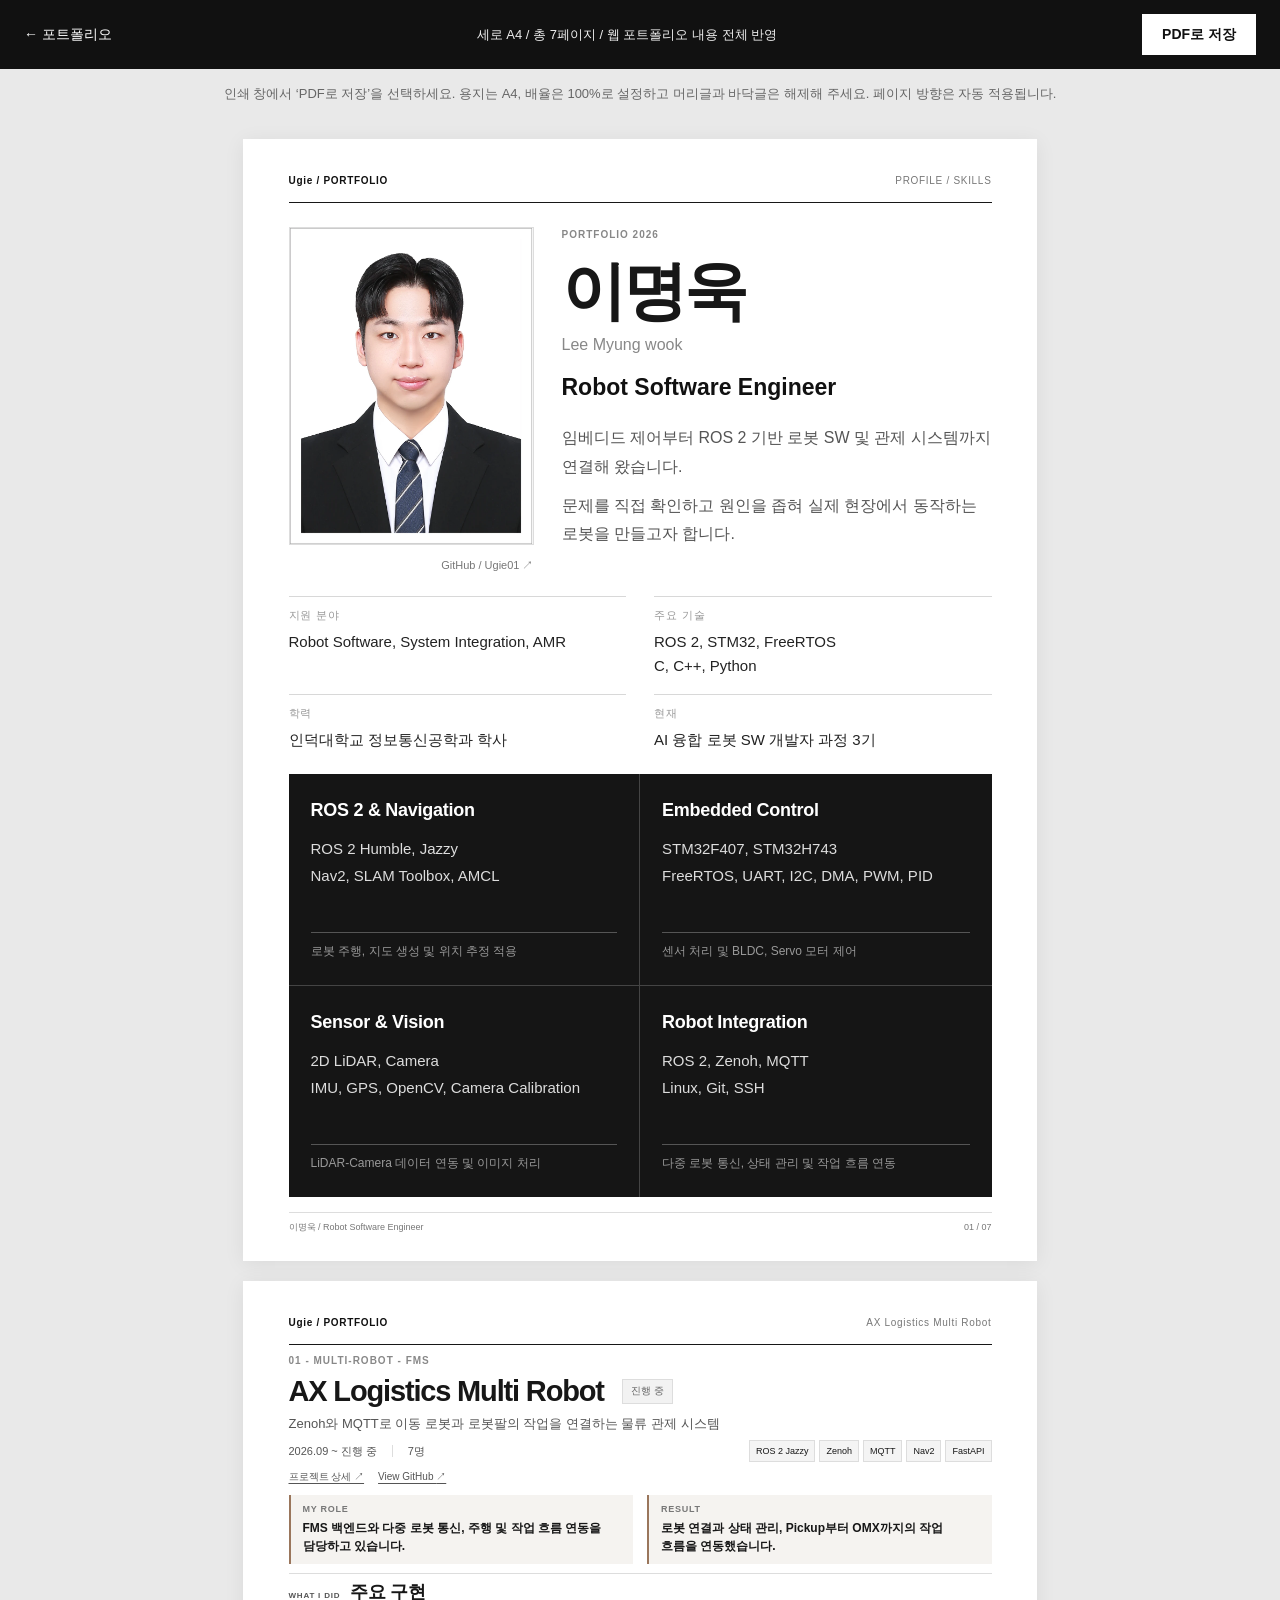
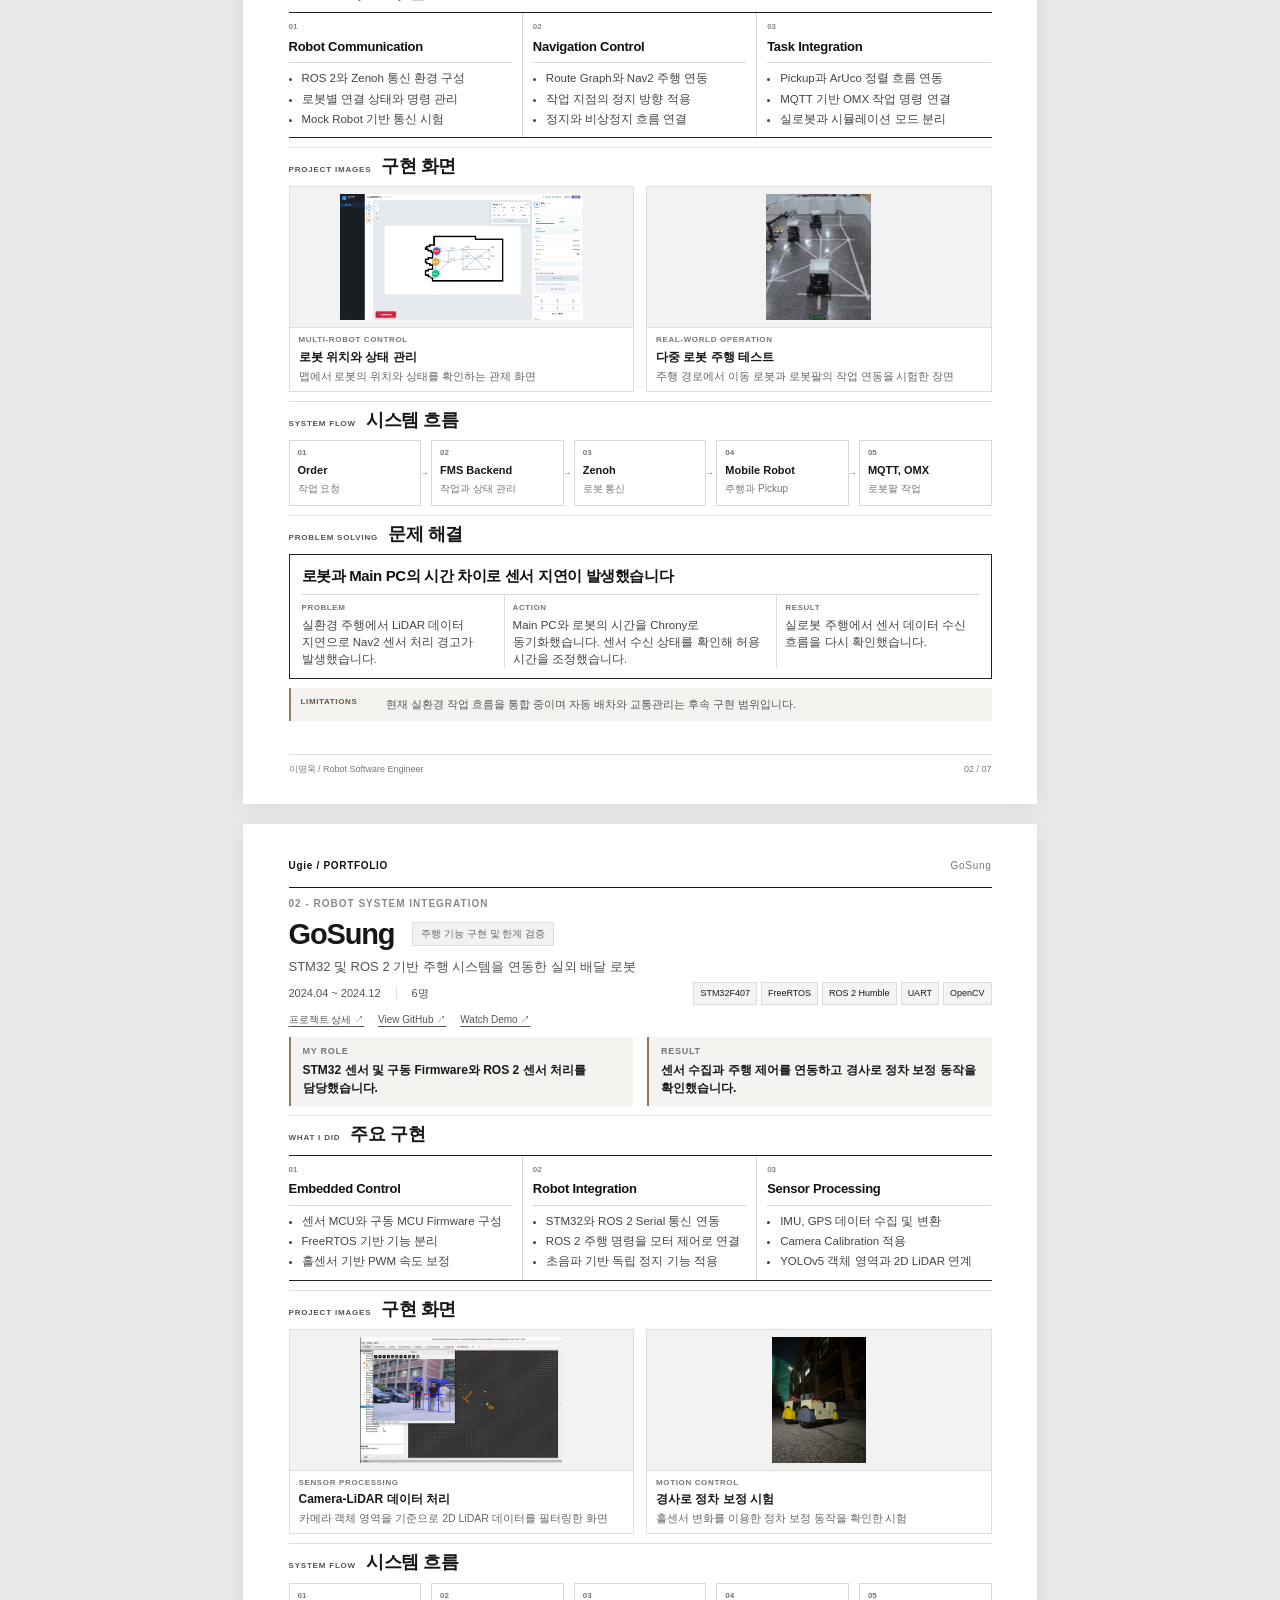
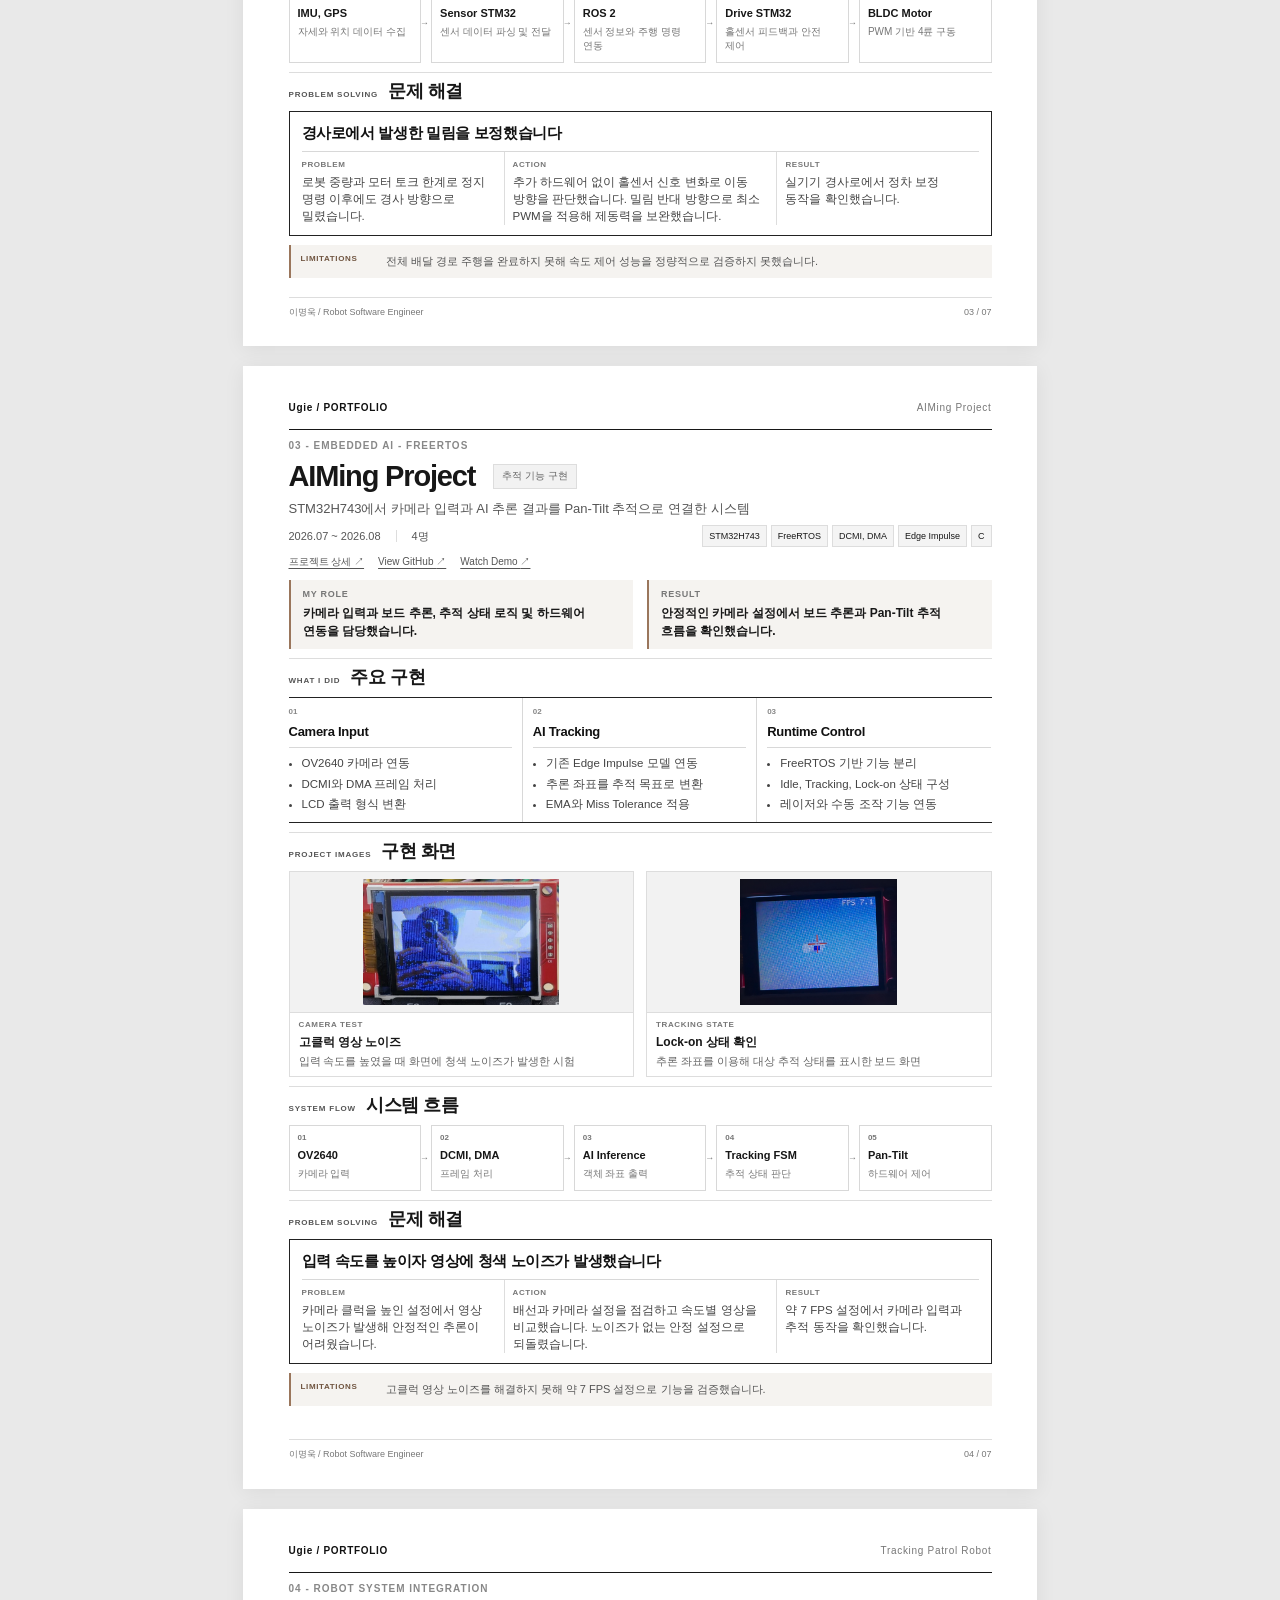
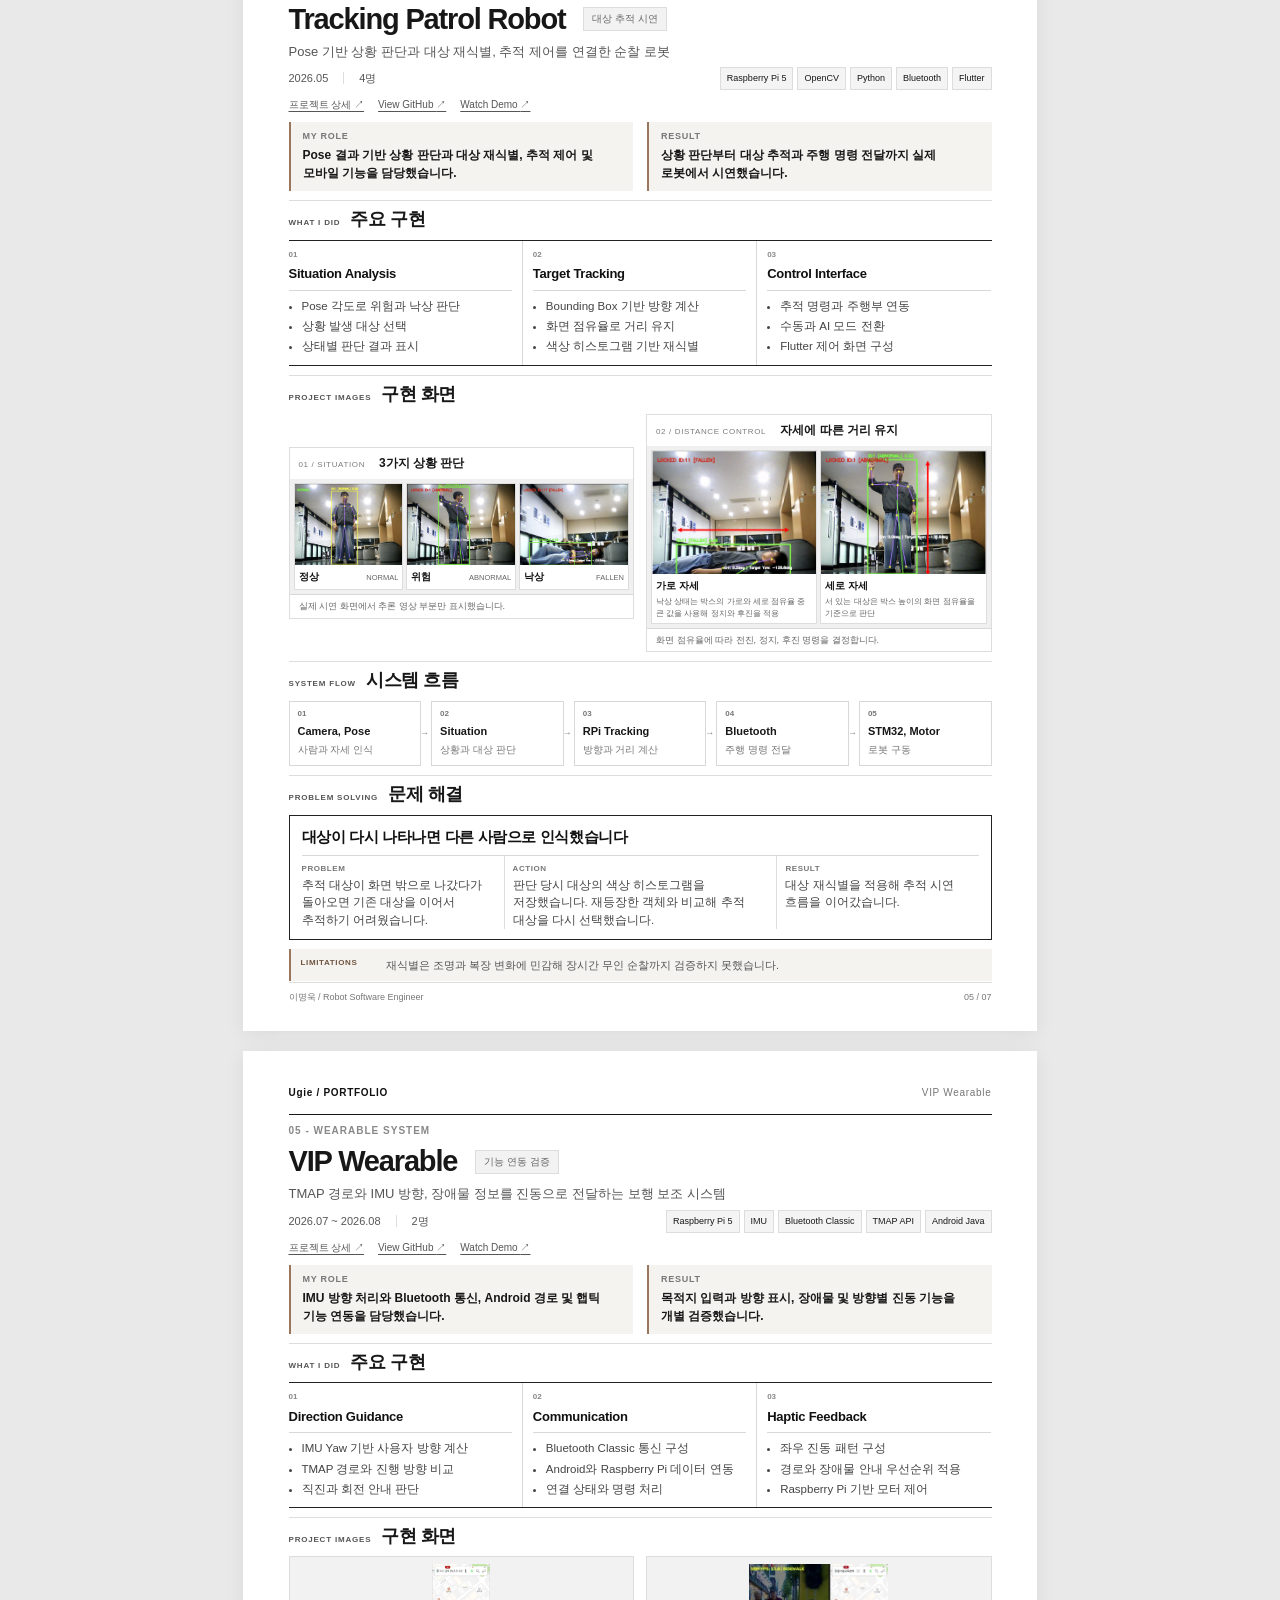
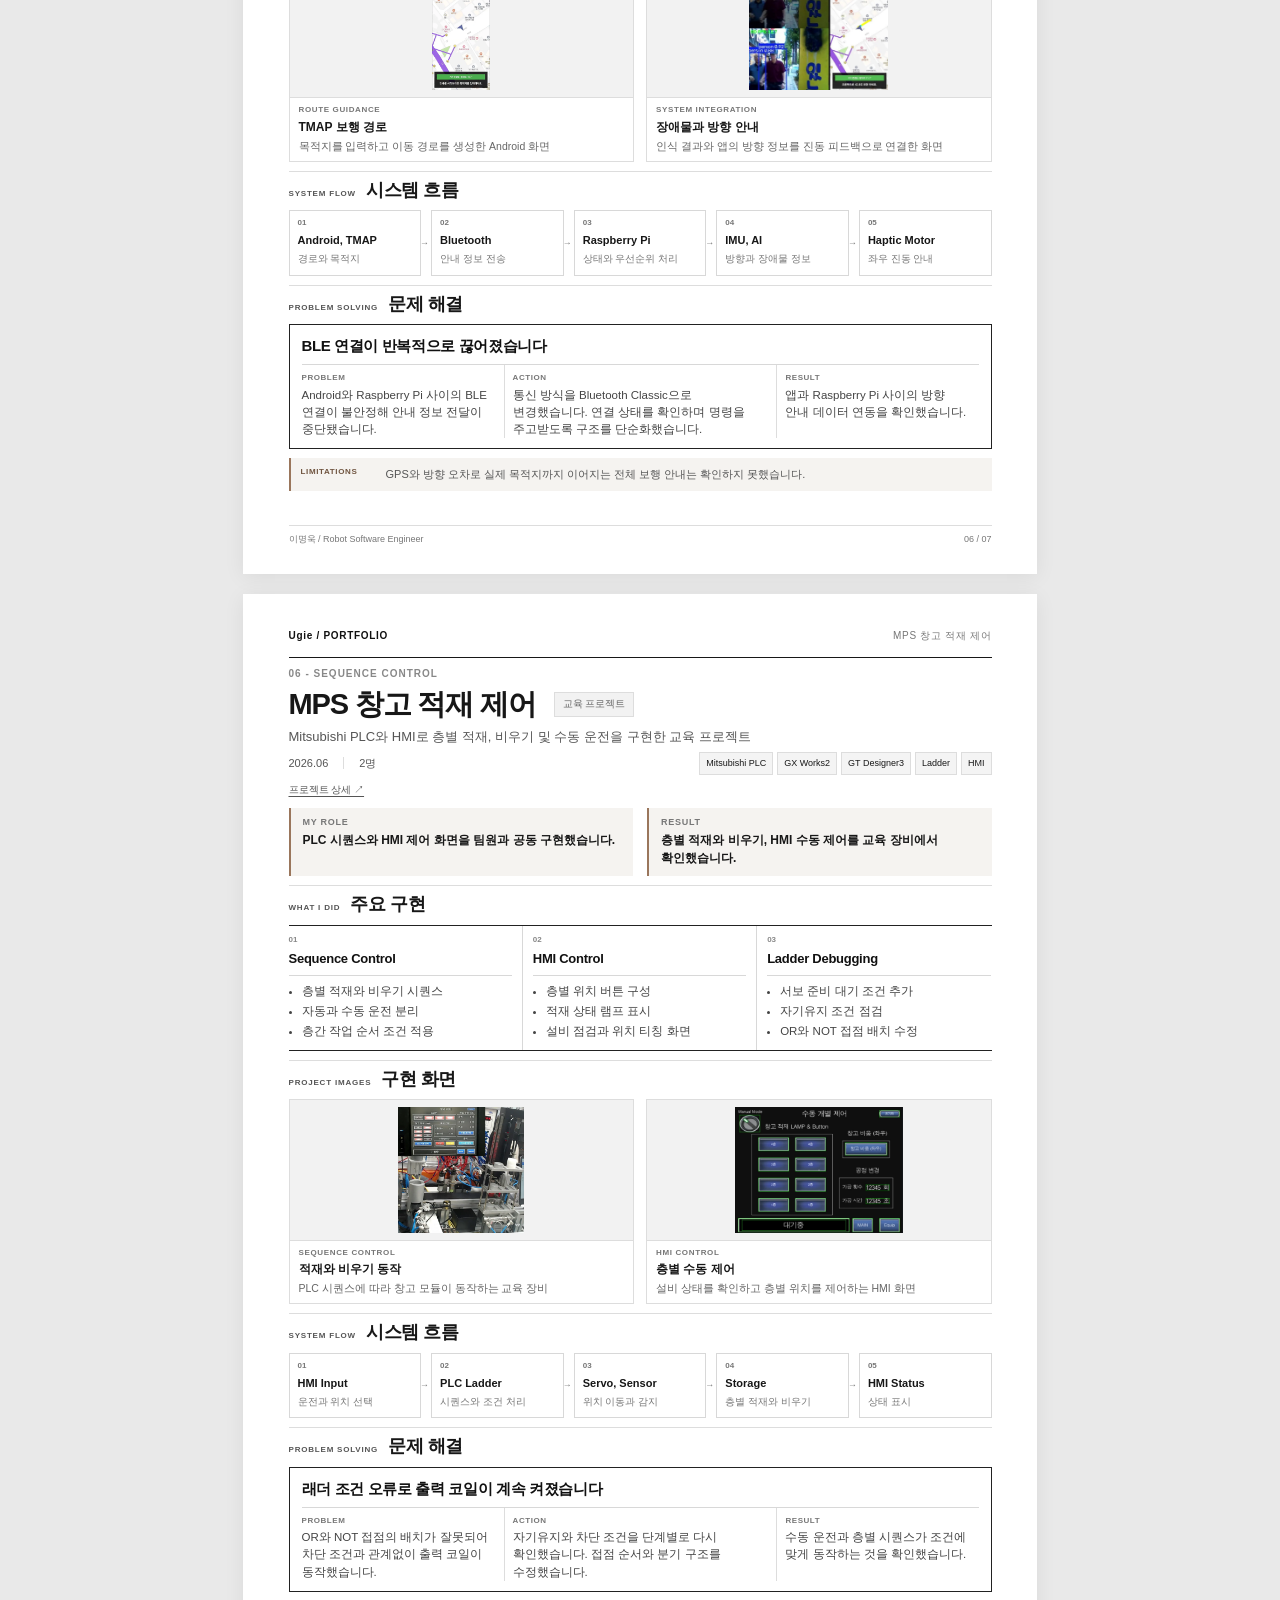
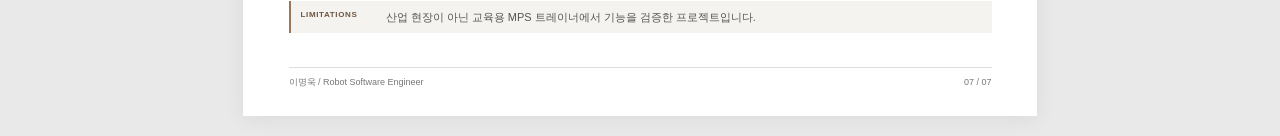
==== print.html @ 6042c17f "style: 포트폴리오 프로젝트 상세내역 수정, pdf 변환 깨짐 해결" ====
<!doctype html>
<html lang="ko">
<head>
  <meta charset="utf-8">
  <meta name="viewport" content="width=device-width, initial-scale=1">
  <title>이명욱_Robot_SW_Portfolio</title>
  <link rel="icon" href="assets/favicon.svg" type="image/svg+xml">
  <link rel="stylesheet" href="style.css?v=20261005pdf2">
  <link rel="stylesheet" href="print.css?v=20261005tracking8">
  <script src="print.js?v=20261005tracking8" defer></script>
</head>
<body class="print-view">
  <header class="print-toolbar">
    <a href="index.html">← 포트폴리오</a>
    <p id="print-status" role="status">최신 포트폴리오를 불러오는 중입니다.</p>
    <button id="save-pdf" disabled>PDF로 저장</button>
  </header>
  <p class="print-help">인쇄 창에서 ‘PDF로 저장’을 선택하세요. 용지는 A4, 배율은 100%로 설정하고 머리글과 바닥글은 해제해 주세요. 페이지 방향은 자동 적용됩니다.</p>
  <main id="print-pages" aria-label="전체 포트폴리오 PDF 미리보기"></main>
  <noscript>최신 페이지를 불러오려면 브라우저의 JavaScript를 활성화해 주세요.</noscript>
</body>
</html>
---- style.css ----
@charset "UTF-8";
:root{--navy:#111;--ink:#171717;--muted:#666;--blue:#111;--line:#d8d8d8;--paper:#f3f3f3;--signal:#111;--cream:#fff;--mono:Pretendard,"Noto Sans KR","Malgun Gothic",-apple-system,BlinkMacSystemFont,"Segoe UI",sans-serif}

*{box-sizing:border-box}
html{scroll-behavior:smooth;scroll-padding-top:95px}
body{margin:0;color:var(--ink);font-family:Pretendard,"Noto Sans KR","Malgun Gothic",-apple-system,BlinkMacSystemFont,"Segoe UI",sans-serif;font-size:16px;line-height:1.75;word-break:keep-all;overflow-wrap:anywhere;background:#fff}
img,svg,video{max-width:100%;height:auto}
img{display:block}
a{color:inherit;text-decoration:none}
button{font:inherit;cursor:pointer}
a:focus-visible,button:focus-visible{outline:3px solid var(--blue);outline-offset:5px}
p,h1,h2,h3,figure{margin:0}
h1,h2,h3{color:var(--navy);line-height:1.35;letter-spacing:-.045em}
h2{font-size:clamp(26px,3vw,35px)}
h3{font-size:22px}
p{color:var(--muted)}
[hidden]{display:none!important}
.container{width:min(100% - 64px,1200px);margin-inline:auto}
.section{padding-block:85px}
.eyebrow{font-family:var(--mono);font-size:12px;line-height:1.5;letter-spacing:.11em;font-weight:600;color:var(--blue);margin-bottom:15px}
.sr-only{position:absolute;width:1px;height:1px;padding:0;margin:-1px;overflow:hidden;clip:rect(0,0,0,0);white-space:nowrap;border:0}
.skip-link{position:fixed;left:15px;top:-70px;padding:12px 20px;background:var(--navy);color:#fff;z-index:100}
.skip-link:focus{top:10px}

.site-header{position:sticky;top:0;z-index:20;background:rgba(255,255,255,.97);border-bottom:1px solid var(--line)}
.nav{min-height:80px;display:flex;align-items:center;justify-content:space-between;gap:24px}
.brand{display:flex;align-items:center;gap:18px;min-height:44px}
.brand-mark{font-weight:850;font-size:27px;letter-spacing:-2px;color:var(--navy)}
.brand-mark>span{color:var(--blue)}
.brand-name{font-size:14px;font-weight:700}
.brand-name>span{font:11px var(--mono);margin-left:8px;color:var(--muted)}
.nav-links{display:flex;align-items:center;gap:28px;font-size:14px;font-weight:600}
.nav-links>a{display:inline-flex;align-items:center;min-height:44px}
.nav-links>a:hover{color:var(--blue)}
.nav-github{border-left:1px solid var(--line);padding-left:26px;gap:9px}
.menu-toggle{display:none}

.hero{display:grid;grid-template-columns:1.25fr 1fr;gap:65px;padding-block:80px 65px;align-items:center}
.hero .eyebrow{margin-bottom:25px}
.hero h1{font-size:clamp(36px,4.1vw,57px);font-weight:800;line-height:1.35;letter-spacing:-.065em}
.hero h1>span{color:var(--blue)}
.hero-name{display:flex;align-items:center;gap:15px;font-size:23px;font-weight:700;color:var(--navy);margin-top:24px}
.hero-name>span{font:13px var(--mono);font-weight:400;color:var(--muted);letter-spacing:0}
.hero-description{font-size:16px;line-height:1.95;margin-top:16px}
.hero-actions{display:flex;flex-wrap:wrap;gap:10px;margin-top:28px}
.button{display:inline-flex;align-items:center;justify-content:center;gap:14px;min-height:46px;padding:11px 19px;border:1px solid transparent;border-radius:6px;font-size:14px;font-weight:650;line-height:1.5;transition:background .15s}
.button-primary{background:var(--blue);color:#fff}
.button-primary:hover{background:#84391f}
.button-secondary{border-color:var(--line);background:#fff;color:var(--navy)}
.button-secondary:hover{background:var(--paper)}
.button-quiet{color:var(--muted);padding-inline:8px}
.button-quiet:hover{color:var(--blue)}

.hero-system{background:var(--navy);border-radius:12px;padding:29px 32px;color:#fff;position:relative;isolation:isolate;overflow:hidden}
.hero-system:before{content:"";position:absolute;inset:0;z-index:-1;background-image:radial-gradient(#e1b48f26 1px,transparent 1px);background-size:18px 18px;mask-image:linear-gradient(135deg,transparent,#000)}
.system-heading{display:flex;justify-content:space-between;align-items:center;font:11px var(--mono);color:#ddc6af;letter-spacing:.1em}
.system-heading>span:last-child{font-size:24px;color:#b78f72}
.system-title{color:#f8ede2;font-size:16px;margin:4px 0 26px}
.system-layer{display:flex;align-items:center;gap:18px;border:1px solid #745848;background:#44352d;padding:14px 17px;border-radius:6px;position:relative}
.system-layer strong{display:block;font-size:17px;letter-spacing:-.02em;font-weight:600}
.system-layer div>span{display:block;font-size:12px;color:#d9c4b0;margin-top:2px}
.layer-index{font:13px var(--mono);color:#e1a778}
.layer-dot{width:7px;height:7px;background:#e8a263;border-radius:50%;position:absolute;right:15px;top:15px}
.layer-connector{color:#be8965;font:18px/23px var(--mono);height:23px;margin-left:39px}
.system-foot{display:flex;align-items:center;gap:7px;border-top:1px solid #6a5043;margin-top:25px;padding-top:17px;font-size:11px;color:#d9c4b0;flex-wrap:wrap}
.system-foot strong{font:12px var(--mono);margin-left:auto;color:#fff}
.small-dot{width:6px;height:6px;background:currentColor;border-radius:50%;display:inline-block;flex-shrink:0}
.focus-line{border-block:1px solid var(--line);padding-block:18px;display:flex;align-items:center;gap:32px;font-size:13px}
.focus-line>span{color:var(--muted);font-size:12px;flex-shrink:0}
.focus-line p{color:var(--navy);font-weight:500}
.focus-line p>span{color:#a99787;padding-inline:15px}

.section-head{display:flex;align-items:end;justify-content:space-between;gap:24px;margin-bottom:35px}
.section-head>p{font-size:14px;line-height:1.7}
.featured{display:grid;grid-template-columns:1fr 1fr;border:1px solid var(--line);border-radius:12px;overflow:hidden}
.featured-visual{display:block;position:relative;background:#f3eadf;min-width:0}
.featured-visual img{width:100%;height:100%;object-fit:contain;min-height:320px}
.visual-caption{position:absolute;bottom:15px;left:22px;font-size:11px;color:#79675a}
.featured-content{padding:30px}
.feature-top{display:flex;align-items:center;justify-content:space-between;gap:12px;font:11px var(--mono);color:var(--blue);margin-bottom:17px}
.status{display:inline-flex;align-items:center;gap:6px;background:#f7e4d6;color:#974121;border:1px solid #e9cbb5;border-radius:4px;padding:4px 9px;font-size:12px;line-height:1.5;white-space:nowrap}
.featured h3{font-size:28px;letter-spacing:-.035em;margin-bottom:8px}
.featured-content>p:not(.feature-top):not(.featured-role){font-size:14px}
.featured-role{display:flex;flex-direction:column;gap:3px;font-size:14px;color:var(--navy);margin-top:16px}
.featured-role>span,.card-role>span,.role-callout>span{color:var(--blue);font:10px var(--mono);letter-spacing:.09em}
.tags{display:flex;gap:7px;flex-wrap:wrap;list-style:none;padding:0;margin:17px 0}
.tags li{font:11px/1.5 var(--mono);color:#66594f;background:var(--paper);border:1px solid #e5d8c8;border-radius:4px;padding:4px 7px;max-width:100%;overflow-wrap:anywhere}
.feature-scope{display:grid;grid-template-columns:1fr 1fr;gap:16px;border-top:1px solid var(--line);padding-top:15px}
.feature-scope strong{font-size:12px;font-weight:650}
.feature-scope p{font-size:12px;margin-top:3px}
.feature-links{display:flex;gap:24px;margin-top:14px;flex-wrap:wrap}
.text-link{display:inline-flex;align-items:center;gap:8px;min-height:44px;font-size:13px;font-weight:650;color:var(--blue)}
.text-link:hover{text-decoration:underline;text-underline-offset:5px}

.projects-toolbar{margin:47px 0 23px;display:flex;align-items:center;justify-content:space-between;gap:20px}
.projects-toolbar h3{font-size:17px;letter-spacing:-.015em}
.projects-toolbar h3>span{font:11px var(--mono);color:var(--muted);margin-left:7px}
.filters{display:flex;gap:4px;flex-wrap:wrap}
.filters button{border:0;background:none;min-height:44px;border-radius:5px;font-size:12px;color:var(--muted);padding:9px 13px}
.filters button[aria-pressed=true]{background:var(--navy);color:#fff}
.filters button:hover{background:#eee3d6;color:var(--navy)}
.filters button[aria-pressed=true]:hover{background:#46362f;color:#fff}
.project-grid{display:grid;grid-template-columns:1fr 1fr;gap:28px}
.project-card{border:1px solid var(--line);border-radius:12px;overflow:hidden;min-width:0;background:#fff;transition:border-color .15s}
.project-card:hover{border-color:#b87a57}
.project-image{display:block;aspect-ratio:1.87;background:#eee4d9;position:relative;overflow:hidden;padding:16px}
.project-image img{width:100%;height:100%;object-fit:contain;transition:transform .2s}
.project-image:hover img{transform:scale(1.02)}
.image-label{position:absolute;top:12px;left:13px;background:rgba(255,255,255,.95);font:10px var(--mono);color:var(--navy);padding:6px 8px;border-radius:3px}
.image-arrow{position:absolute;bottom:14px;right:14px;background:#fff;border:1px solid var(--line);border-radius:50%;height:32px;width:32px;text-align:center;line-height:30px;color:var(--navy)}
.card-body{padding:24px 26px 15px}
.card-meta{display:flex;justify-content:space-between;gap:12px;font-size:12px;margin-bottom:8px}
.card-body h3{font-size:25px}
.card-body h3 a:hover{color:var(--blue)}
.card-summary{font-size:14px;line-height:1.8;margin-top:8px;min-height:50px}
.card-role{border-left:2px solid #d29a72;padding-left:12px;margin-top:18px;color:var(--navy);font-size:13px;min-height:45px}
.card-role>span{display:block;margin-bottom:4px}
.card-more{border-top:1px solid var(--line);display:flex;justify-content:space-between;align-items:center;min-height:48px;font-size:12px;color:var(--blue);font-weight:650}
.mini-project{margin-top:28px;display:grid;grid-template-columns:160px 1fr auto;align-items:center;gap:28px;background:var(--paper);border:1px solid var(--line);border-radius:12px;padding:22px}
.mini-image{height:125px;background:#e9ddcf;border-radius:6px;overflow:hidden}
.mini-image img{width:100%;height:100%;object-fit:contain}
.mini-project .eyebrow{font-size:10px;margin-bottom:7px}
.mini-project h3{font-size:22px}
.mini-project p:not(.eyebrow){font-size:13px;margin-top:7px}
.mini-stack{font-family:var(--mono)}

.about-section{background:var(--paper);border-block:1px solid var(--line);padding-block:75px}
.about-grid{display:grid;grid-template-columns:1fr 1fr;gap:100px}
.about-copy{font-size:15px;line-height:1.95;margin-top:20px;max-width:480px}
.education{padding-top:4px}
.education>article{border-bottom:1px solid var(--line);padding-block:18px}
.education>article:last-child{border:0;padding-bottom:0}
.education-date{font-size:12px;color:var(--muted)}
.education h3{font-size:17px;margin-block:6px}
.education p{font-size:13px}
.skill-grid{display:grid;grid-template-columns:repeat(4,1fr);border-block:1px solid var(--line)}
.skill-group{padding:25px 22px;border-right:1px solid var(--line);min-width:0}
.skill-group:first-child{padding-left:0}
.skill-group:last-child{border-right:0}
.skill-no{font:11px var(--mono);color:var(--blue)}
.skill-group h3{font-size:19px;letter-spacing:-.025em;margin-top:13px}
.skill-group p{font-size:13px;line-height:1.95;margin-top:13px}
.skill-context{margin-top:18px!important;padding-top:14px;border-top:1px solid var(--line);font-size:12px!important;color:var(--blue)}
.skills-note{margin-top:18px;font-size:12px;line-height:1.85}
.contact-section{background:var(--navy);padding-block:65px}
.contact-inner{display:flex;justify-content:space-between;align-items:center;gap:30px}
.contact-section .eyebrow{color:#e7ad7e}
.contact-section h2{color:#fff;font-size:32px}
.contact-section p:not(.eyebrow){color:#d8c4b2;font-size:14px;margin-top:17px}
.contact-links{display:flex;align-items:start;flex-direction:column;gap:16px;min-width:205px}
.button-light{background:#fff;color:var(--navy);min-width:205px}
.button-light:hover{background:#f5e3d5}
.contact-links>span{color:#cbb19a;font:11px var(--mono)}
.contact-email{color:#fff;font-size:14px;min-height:44px;display:flex;align-items:center;overflow-wrap:anywhere}
.footer-inner{display:flex;align-items:center;justify-content:space-between;gap:20px;padding-block:24px;font-size:12px}
.footer-inner p>span{margin-left:15px;font:10px var(--mono)}
.footer-inner a{display:flex;align-items:center;min-height:44px;white-space:nowrap}

.project-detail{padding-top:30px}
.back-link{display:inline-flex;align-items:center;min-height:44px;font-size:13px;color:var(--muted)}
.back-link:hover{color:var(--blue)}
.detail-header{margin-block:25px 30px}
.detail-header .eyebrow{margin-bottom:8px}
.detail-title{display:flex;align-items:center;gap:20px}
.detail-title h1{font-size:clamp(30px,4vw,45px);letter-spacing:-.05em}
.detail-summary{margin-top:10px;font-size:17px}
.detail-meta{display:flex;gap:25px;font-size:12px;margin-top:14px}
.detail-meta>span{border-left:1px solid var(--line);padding-left:25px}
.detail-header .tags{margin-block:15px}
.detail-actions{display:flex;align-items:center;gap:10px;flex-wrap:wrap}
.unavailable{font-size:12px;color:var(--muted);padding-block:12px}
.detail-gallery{display:grid;grid-template-columns:1fr 1fr;gap:22px}
.detail-gallery figure{min-width:0;background:var(--paper);border:1px solid var(--line);border-radius:8px;overflow:hidden}
.detail-gallery img{width:100%;height:265px;object-fit:contain;padding:12px}
.detail-gallery figcaption{border-top:1px solid var(--line);background:#fff;padding:9px 14px;font-size:11px;line-height:1.6;color:var(--muted)}
.detail-main{display:grid;grid-template-columns:1fr 1fr;gap:55px;padding-block:35px}
.detail-main h2{font-size:21px;margin-bottom:12px}
.detail-main .eyebrow{font-size:10px;margin-bottom:8px}
.detail-main p{font-size:14px;line-height:1.85}
.role-callout{padding:14px 16px;margin-top:18px;background:var(--paper);border-left:2px solid var(--blue)}
.role-callout>span{display:block;margin-bottom:4px}
.role-callout strong{font-size:14px;font-weight:600}
.subheading{font:11px var(--mono);letter-spacing:.05em;margin:20px 0 10px}
.implementation-list{padding-left:18px;margin:0;font-size:13px;line-height:1.9;color:var(--muted)}
.implementation-list li{padding-left:3px;margin-block:4px}
.implementation-list li::marker{color:var(--blue)}
.system-flow{list-style:none;padding:0;display:grid;grid-template-columns:repeat(2,1fr);gap:12px 22px;margin:20px 0}
.system-flow li{position:relative;padding:14px 12px;background:#f5ede4;border:1px solid #e5d5c3;border-radius:5px;font-size:13px;line-height:1.5;min-width:0;display:flex;gap:10px;align-items:center}
.system-flow li:nth-child(odd):after{content:'→';position:absolute;right:-19px;color:#af7b59}
.flow-number{font:10px var(--mono);color:var(--blue)}
.case-study{border-top:1px solid var(--line);padding-block:25px 30px}
.case-title{display:flex;align-items:center;gap:25px;margin-bottom:17px}
.case-title .eyebrow{margin:0;font-size:11px}
.case-title h2{font-size:21px}
.case-grid{display:grid;grid-template-columns:1fr 1fr;gap:55px}
.case-grid h3{font-size:14px;letter-spacing:0;margin-bottom:8px}
.case-grid p{font-size:13px;line-height:1.9}
.case-grid .limitation{margin-top:10px;border-left:2px solid #cfa783;padding-left:12px;color:#6d5b4f}
.project-pagination{border-top:1px solid var(--line);display:flex;align-items:center;justify-content:space-between;gap:20px;padding:18px 0 30px;font-size:13px;color:var(--blue)}
.project-pagination a{display:flex;align-items:center;min-height:44px}

.featured-visual{display:grid;grid-template-rows:minmax(0,1fr) auto}
.visual-caption{position:static;display:block;padding:4px 22px 16px}
@media(max-width:1100px){.nav-links{gap:18px}
.brand-name>span{display:none}
.hero{gap:32px}
.hero h1{font-size:43px}
.hero-system{padding:24px}
.desktop-break{display:none}
.hero-actions{gap:7px}
.button{padding-inline:15px}
.about-grid{gap:55px}
.featured-content{padding:25px}
.featured h3{font-size:25px}
.skill-group{padding-inline:16px}
.focus-line p>span{padding-inline:8px}
}

@media(max-width:768px){html{scroll-padding-top:85px}
.container{width:min(100% - 36px,1200px)}
.section{padding-block:60px}
.nav{min-height:68px;flex-wrap:wrap;gap:0}
.brand{gap:12px}
.brand-name{font-size:14px}
.brand-mark{font-size:25px}
.menu-toggle{display:none;align-items:center;gap:12px;min-height:44px;min-width:68px;justify-content:center;background:#fff;border:1px solid var(--line);border-radius:5px;font-size:14px}
.js .menu-toggle{display:flex}
.nav-links{width:100%;flex-wrap:wrap;gap:2px 22px;padding-bottom:12px}
.js .nav-links{display:none}
.js .nav-links.is-open{display:flex}
.nav-github{border:0;padding-left:0}
.hero{grid-template-columns:1fr;padding-block:50px 36px;gap:35px}
.hero h1{font-size:clamp(34px,7vw,51px)}
.hero .eyebrow{font-size:12px;margin-bottom:18px}
.hero-name{font-size:21px;margin-top:20px}
.hero-description{font-size:15px}
.hero-system{padding:24px;max-width:600px;width:100%}
.system-layer{padding:13px 17px}
.system-layer strong{font-size:17px}
.system-layer div>span{font-size:14px}
.system-title{margin-bottom:20px}
.focus-line{align-items:start;gap:18px;font-size:14px}
.focus-line p>span{padding-inline:4px}
.section-head{align-items:start;flex-direction:column;gap:14px;margin-bottom:25px}
.section-head>p br{display:none}
.featured{grid-template-columns:1fr}
.featured-visual img{min-height:0;height:270px}
.featured-content{padding:25px}
.featured h3{font-size:27px}
.featured-content>p:not(.feature-top):not(.featured-role){font-size:15px}
.featured-role{font-size:14px}
.feature-scope p{font-size:14px}
.projects-toolbar{align-items:start;flex-direction:column;gap:14px;margin-top:36px}
.filters button{font-size:14px}
.project-grid{gap:22px}
.project-image{aspect-ratio:1.5}
.card-body{padding:20px 18px 12px}
.card-body h3{font-size:23px}
.card-summary{font-size:14px;min-height:0}
.card-role{font-size:14px;min-height:0}
.tags li{font-size:12px}
.mini-project{grid-template-columns:110px 1fr;gap:18px;padding:18px}
.mini-project>.text-link{grid-column:2}
.mini-image{height:130px}
.about-section{padding-block:55px}
.about-grid{grid-template-columns:1fr;gap:38px}
.about-copy{max-width:none;font-size:15px}
.education h3{font-size:18px}
.education p{font-size:14px}
.skill-grid{grid-template-columns:1fr 1fr}
.skill-group{border-bottom:1px solid var(--line);padding:24px 20px}
.skill-group:first-child{padding-left:20px}
.skill-group:nth-child(even){border-right:0}
.skill-group:nth-last-child(-n+2){border-bottom:0}
.skill-group p{font-size:14px}
.skill-context{font-size:13px!important}
.skills-note{font-size:14px}
.contact-section{padding-block:50px}
.contact-inner{align-items:start;flex-direction:column;gap:28px}
.contact-section h2{font-size:29px}
.footer-inner p>span{display:block;margin:4px 0 0}
.detail-gallery img{height:230px}
.detail-main{gap:30px}
.detail-title{align-items:start;gap:15px;flex-direction:column}
.detail-summary{font-size:16px}
.case-grid{gap:30px}
.detail-main p,.implementation-list,.case-grid p{font-size:14px}
.detail-main h2{font-size:21px}
.system-flow{grid-template-columns:1fr}
.system-flow li:nth-child(odd):after{content:none}
.system-flow li:not(:last-child):after{content:'↓';position:absolute;bottom:-16px;right:auto;left:50%;font-size:12px;color:#af7b59}
.case-title{align-items:start;flex-direction:column;gap:7px}
.project-pagination{font-size:14px}
.project-detail{padding-top:20px}
}

@media(max-width:540px){.project-grid{grid-template-columns:1fr}
.project-image{aspect-ratio:1.65}
.hero-name{flex-wrap:wrap;gap:5px 12px}
.hero-name>span{font-size:12px}
.hero-actions{gap:8px}
.hero-actions .button{font-size:14px;min-height:46px}
.system-foot{font-size:12px}
.system-foot strong{font-size:12px}
.system-layer{gap:13px;padding:13px}
.system-layer div>span{font-size:12px}
.system-layer strong{font-size:16px}
.hero-system{padding:22px}
.system-heading{font-size:10px}
.focus-line{flex-direction:column;gap:5px}
.focus-line p{font-size:14px;line-height:2}
.featured-content{padding:22px 20px}
.featured h3{font-size:24px}
.feature-scope{gap:12px}
.feature-scope p{font-size:14px}
.feature-top{font-size:10px}
.featured-visual img{height:230px}
.card-meta{font-size:12px}
.card-summary{font-size:15px}
.card-body{padding:22px 20px 12px}
.card-more{font-size:14px}
.mini-project{grid-template-columns:1fr;gap:16px}
.mini-image{height:170px}
.mini-project>.text-link{grid-column:auto}
.mini-project p:not(.eyebrow){font-size:14px}
.mini-project .eyebrow{font-size:11px}
.skill-grid{grid-template-columns:1fr}
.skill-group,.skill-group:first-child{padding:23px 0;border-right:0}
.skill-group:nth-last-child(2){border-bottom:1px solid var(--line)}
.skill-context{margin-top:12px!important}
.skill-group p{margin-top:10px}
.skill-group h3{margin-top:9px}
.contact-section h2{font-size:26px}
.contact-links{min-width:0;max-width:100%}
.footer-inner{font-size:12px;gap:10px}
.detail-gallery{gap:14px;grid-template-columns:1fr}
.detail-gallery img{height:230px}
.detail-gallery figcaption{font-size:12px}
.detail-main{grid-template-columns:1fr;gap:25px;padding-block:28px}
.detail-main .eyebrow{font-size:11px}
.detail-actions .button{font-size:14px;padding:10px 13px;gap:8px}
.detail-meta{font-size:14px}
.detail-header .tags li{font-size:12px}
.case-grid{grid-template-columns:1fr;gap:20px}
.system-flow{grid-template-columns:repeat(2,1fr);gap:15px 23px}
.system-flow li:not(:last-child):after{content:none}
.system-flow li:nth-child(odd):after{content:'→';bottom:auto;left:auto;right:-20px}
.project-pagination{align-items:start;flex-direction:column;gap:0}
.text-link{font-size:14px}
.subheading{font-size:12px}
.role-callout strong{font-size:15px}
}

@media(max-width:768px){
 .eyebrow,.hero .eyebrow,.system-heading,.system-layer div>span,.system-foot,.system-foot strong,.focus-line>span,.feature-top,.status,.visual-caption,.featured-role>span,.card-role>span,.role-callout>span,.tags li,.feature-scope strong,.card-meta,.card-more,.image-label,.mini-project .eyebrow,.education-date,.detail-meta,.detail-gallery figcaption,.detail-main .eyebrow,.subheading,.case-title .eyebrow,.system-flow li,.unavailable,.footer-inner,.footer-inner p>span,.contact-links>span{font-size:14px}
 .image-label{max-width:calc(100% - 26px)}
 .system-heading{letter-spacing:.03em}
 .feature-top{flex-wrap:wrap}
}
@media(prefers-reduced-motion:reduce){html{scroll-behavior:auto}
*,*:before,*:after{transition:none!important;animation:none!important}
}

/* 2026 portfolio visual refresh */
body{background:#fff}
.site-header{background:rgba(255,255,255,.96)}
.hero{grid-template-columns:minmax(0,1fr) minmax(280px,390px);gap:clamp(48px,8vw,110px);padding-block:72px 64px}
.hero-copy{position:relative}
.hero-copy:before{content:"";display:block;width:54px;height:5px;background:var(--blue);margin-bottom:34px}
.hero h1{font-size:clamp(64px,8vw,104px);line-height:1.4;letter-spacing:-.075em;font-weight:850}
.hero-position{margin-top:16px;color:var(--blue);font:600 clamp(17px,2vw,23px)/1.4 var(--mono);letter-spacing:-.025em}
.hero-description{max-width:630px;margin-top:30px;font-size:16px;color:#5f554d}
.hero-portrait{position:relative;min-width:0}
.portrait-frame{position:relative;overflow:hidden;border-radius:3px 3px 120px 3px;background:#dac5ae;box-shadow:22px 22px 0 #e7d7c5}
.portrait-frame:after{content:"";position:absolute;inset:0;border:1px solid rgba(45,39,34,.16);border-radius:inherit;pointer-events:none}
.portrait-frame img{width:100%;height:470px;object-fit:cover;object-position:center 22%;filter:saturate(.78) sepia(.06) contrast(1.02)}
.hero-portrait figcaption{display:flex;justify-content:space-between;gap:18px;margin-top:34px;padding-left:2px;color:var(--muted);font:11px/1.5 var(--mono);letter-spacing:.04em}
.hero-portrait figcaption strong{color:var(--navy);font-weight:600;text-align:right}
.strength-line{display:grid;grid-template-columns:repeat(3,1fr);border-block:1px solid var(--line)}
.strength-line article{display:grid;grid-template-columns:auto 1fr;gap:1px 18px;padding:25px 26px;border-right:1px solid var(--line)}
.strength-line article:first-child{padding-left:0}
.strength-line article:last-child{border-right:0;padding-right:0}
.strength-line span{grid-column:1/-1;color:var(--blue);font:10px/1.5 var(--mono);letter-spacing:.08em;margin-bottom:8px}
.strength-line strong{font-size:18px;color:var(--navy);white-space:nowrap}
.strength-line p{font-size:13px;line-height:1.65}
.button{border-radius:3px}
.featured,.project-card,.mini-project{border-radius:4px}
.featured{border-top:4px solid var(--blue);background:#fffdf9}
.project-card{background:#fffdf9}
.project-card:hover{border-color:#b87a57;box-shadow:0 12px 28px rgba(75,49,33,.07)}
.about-section{background:#f0e7dc}
.contact-section{background:#2d2722}
.detail-gallery figure{border-radius:4px}
.status{border-radius:2px}

@media(max-width:1100px){
 .hero{grid-template-columns:minmax(0,1fr) 330px;gap:50px}
 .hero h1{font-size:75px}
 .portrait-frame img{height:420px}
}
@media(max-width:768px){
 .hero{grid-template-columns:1fr;gap:42px;padding-block:48px 42px}
 .hero-copy:before{margin-bottom:25px}
 .hero h1{font-size:clamp(58px,18vw,86px)}
 .hero-position{font-size:17px}
 .hero-portrait{width:min(100%,430px)}
 .portrait-frame img{height:auto;aspect-ratio:3/3.7;object-position:center 20%}
 .strength-line{grid-template-columns:1fr}
 .strength-line article,.strength-line article:first-child,.strength-line article:last-child{padding:22px 0;border-right:0;border-bottom:1px solid var(--line)}
 .strength-line article:last-child{border-bottom:0}
}
@media(max-width:540px){
 .hero h1{font-size:58px}
 .hero-description{font-size:15px;margin-top:24px}
 .hero-portrait figcaption{margin-top:27px;flex-direction:column;gap:5px}
 .hero-portrait figcaption strong{text-align:left}
}

/* compact portrait and full-width project rows */
.hero{grid-template-columns:minmax(0,1fr) 330px;gap:clamp(48px,7vw,90px)}
.hero-portrait{width:310px;justify-self:end}
.portrait-frame{border-radius:3px 3px 84px 3px;box-shadow:16px 16px 0 #e7d7c5}
.portrait-frame img{height:394px}
.hero-portrait figcaption{margin-top:26px;flex-direction:column;gap:3px}
.hero-portrait figcaption strong{text-align:left}
.project-grid{grid-template-columns:1fr;gap:20px}
.project-card{display:grid;grid-template-columns:280px minmax(0,1fr)}
.project-image{aspect-ratio:auto;min-height:245px;padding:0;background:#3c342e;isolation:isolate}
.project-image:before{content:"";position:absolute;inset:-18px;background-image:var(--thumb);background-size:cover;background-position:center;filter:blur(14px) brightness(.58) saturate(.75);opacity:.85;z-index:0}
.project-image:after{content:"";position:absolute;inset:0;background:linear-gradient(90deg,rgba(45,39,34,.08),transparent 35%,transparent 65%,rgba(45,39,34,.08));pointer-events:none;z-index:2}
.project-image img{width:100%;height:100%;object-fit:contain;object-position:center;position:absolute;inset:0;padding:10px;transition:transform .2s;z-index:1}
.card-index{color:var(--blue);font:11px/1.4 var(--mono);letter-spacing:.05em;margin-bottom:9px}
.card-summary,.card-role{min-height:0}
.card-body{padding:23px 28px 12px}
.card-body .tags{margin-block:13px}

@media(max-width:900px){
 .hero{grid-template-columns:minmax(0,1fr) 280px;gap:42px}
 .hero-portrait{width:265px}
 .portrait-frame img{height:338px}
 .project-card{grid-template-columns:235px minmax(0,1fr)}
}
@media(max-width:768px){
 .hero{grid-template-columns:1fr}
 .hero-portrait{width:min(66%,250px);justify-self:center}
 .portrait-frame img{height:auto;aspect-ratio:3/3.7}
 .project-card{grid-template-columns:210px minmax(0,1fr)}
 .project-image{min-height:230px}
}
@media(max-width:620px){
 .project-card{grid-template-columns:1fr}
 .project-image{aspect-ratio:1.35;min-height:0}
}

/* Clean monochrome portfolio */
.home-page{background:#fff;color:#171717}
.home-page .container{width:min(100% - 72px,1280px)}
.home-page .site-header{background:rgba(255,255,255,.96);border-color:#dedede}
.home-page .nav{min-height:72px}
.home-page .brand-mark{font-size:24px;letter-spacing:-1.5px;color:#111}
.home-page .brand-mark:before,.home-page .brand-mark:after{display:none}
.home-page .brand-mark>span{color:#111}
.home-page .brand-name>span{color:#888}
.home-page .nav-links{font-family:var(--mono);font-size:12px;letter-spacing:.02em}
.home-page .nav-links>a:hover{color:#777}
.home-page .nav-github{border-color:#dedede}
.home-page .eyebrow{margin-bottom:15px;color:#777;font-size:11px;letter-spacing:.15em}

.home-page .hero{display:grid;grid-template-columns:minmax(420px,.82fr) minmax(650px,1.18fr);gap:clamp(48px,5vw,76px);align-items:center;width:min(100% - 96px,1380px);min-height:720px;margin:0 auto;padding:56px 0;background:#fff;border:0;color:#171717;overflow:visible}
.home-page .hero:before,.home-page .hero:after,.home-page .hero-copy:before{display:none}
.home-page .hero-copy{align-self:center}
.home-page .hero h1{color:#111;font-size:clamp(88px,9.3vw,142px);font-weight:800;line-height:.92;letter-spacing:-.09em}
.home-page .hero-name-en{margin-top:17px;color:#111;font:500 clamp(18px,1.7vw,25px)/1.35 var(--mono);letter-spacing:-.04em}
.home-page .hero-position{margin-top:38px;color:#111;font:600 15px/1.5 var(--mono);letter-spacing:.03em}
.home-page .hero-description{max-width:460px;margin-top:14px;color:#555;font-size:17px;line-height:1.8}
.home-page .hero-description span{display:block}
.home-page .hero-description span+span{margin-top:8px}
.home-page .hero-actions{margin-top:34px;gap:10px}
.home-page .button{min-height:48px;border-radius:0;padding:11px 20px}
.home-page .button-primary{background:#111;border-color:#111;color:#fff}
.home-page .button-primary:hover{background:#333}
.home-page .button-secondary{background:#fff;border-color:#aaa;color:#111}
.home-page .button-secondary:hover{background:#f4f4f4}
.home-page .button-quiet{display:none}
.home-page .hero-profile{display:grid;grid-template-columns:minmax(300px,1.08fr) minmax(220px,.92fr);align-items:stretch;gap:0;min-width:0;border-block:1px solid #d6d6d6;background:#f5f5f5}
.home-page .hero-portrait{width:100%;margin:0;justify-self:auto;align-self:auto}
.home-page .portrait-code,.home-page .hero-portrait figcaption{display:none}
.home-page .portrait-frame{position:relative;width:100%;height:540px;aspect-ratio:auto;background:#efefef;overflow:hidden;box-shadow:none}
.home-page .portrait-frame:after{display:none}
.home-page .portrait-frame img{width:100%;height:100%;object-fit:cover;object-position:center top;filter:none;border:0}
.home-page .profile-facts{display:flex;flex-direction:column;justify-content:center;margin:0;padding:24px 30px;border-left:1px solid #d6d6d6}
.home-page .profile-facts>div{padding:14px 0 16px;border-bottom:1px solid #d6d6d6}
.home-page .profile-facts dt{margin-bottom:5px;color:#888;font:10px/1.4 var(--mono);letter-spacing:.12em}
.home-page .profile-facts dd{margin:0;color:#171717;font-size:13px;line-height:1.65}
.home-page .signal-map{display:none}

.home-page .section{padding-block:110px}
.home-page .section-head{margin-bottom:48px;padding-bottom:24px;border-bottom:1px solid #111}
.home-page .section-head h2{font-size:clamp(38px,5vw,64px);font-weight:750;letter-spacing:-.065em}
.home-page #skills{width:100%;max-width:none;padding-inline:max(36px,calc((100vw - 1280px)/2))!important;background:#111;color:#fff}
.home-page #skills .eyebrow{color:#aaa}
.home-page #skills h2{color:#fff}
.home-page #skills .section-head{border-color:#444}
.home-page #skills .skills-language{color:#aaa;text-align:right}
.home-page #skills .skills-language strong{color:#fff;font:600 11px var(--mono);letter-spacing:.12em;text-transform:uppercase}
.home-page .skill-grid{grid-template-columns:repeat(4,1fr);background:transparent;border-top:0;border-bottom:1px solid #444;color:#fff}
.home-page .skill-grid:before{display:none}
.home-page .skill-group{min-height:270px;padding:28px 24px 30px;border-color:#3d3d3d;background:transparent}
.home-page .skill-group:after{display:none}
.home-page .skill-no{color:#777;font-size:12px}
.home-page .skill-group h3{min-height:0;margin-bottom:32px;color:#fff;font-size:clamp(21px,1.6vw,24px)}
.home-page .skill-group>p:not(.skill-context){color:#f0f0f0;font-size:clamp(15px,1.05vw,16px);line-height:1.9}
.home-page .skill-context{margin-top:auto;padding-top:20px;border-top:1px solid #3d3d3d;color:#929292;font-size:14px!important;line-height:1.75}

.home-page #projects{padding-top:110px}
.home-page .featured{grid-template-columns:1.08fr .92fr;border:1px solid #111;border-radius:0;background:#111;box-shadow:none}
.home-page .featured-visual{background:#eee;border:0}
.home-page .featured-visual img{min-height:400px;padding:24px;filter:none}
.home-page .visual-caption{color:#555}
.home-page .featured-content{padding:clamp(34px,5vw,64px);background:#111;color:#fff}
.home-page .featured h3{color:#fff;font-size:clamp(32px,4vw,49px)}
.home-page .featured-content>p:not(.feature-top):not(.featured-role),.home-page .featured-role{color:#bcbcbc}
.home-page .feature-top,.home-page .featured-role>span{color:#fff}
.home-page .status{border-color:#555;background:transparent;color:#ddd}
.home-page .featured .tags li{background:#222;border-color:#444;color:#ddd}
.home-page .feature-scope{border-color:#444}
.home-page .feature-scope p{color:#999}
.home-page .featured .text-link{color:#fff}
.home-page .projects-toolbar{margin-top:92px;border-bottom:1px solid #111;padding-bottom:18px}
.home-page .project-grid{grid-template-columns:1fr;gap:0}
.home-page .project-card{display:grid;grid-template-columns:minmax(300px,.92fr) minmax(0,1.08fr);min-height:430px;border:0;border-bottom:1px solid #ccc;border-radius:0;background:#fff}
.home-page .project-card:nth-child(even) .project-image{order:1}
.home-page .project-card:nth-child(even) .card-body{order:2}
.home-page .project-image{min-height:430px;background:#eee}
.home-page .project-image:before{display:none}
.home-page .project-image img{height:100%;object-fit:cover;filter:none;transition:filter .25s ease}
.home-page .project-card:hover .project-image img{filter:grayscale(0)}
.home-page .card-body{display:flex;flex-direction:column;justify-content:center;padding:clamp(34px,6vw,78px)}
.home-page .card-index,.home-page .card-role>span{color:#777}
.home-page .card-body h3{font-size:clamp(29px,4vw,46px)}
.home-page .card-summary{max-width:590px}
.home-page .tags li{border:1px solid #ddd;border-radius:0;background:#f6f6f6;color:#444}
.home-page .card-more{color:#111}
.home-page .mini-project{grid-template-columns:220px 1fr auto;margin-top:0;padding:34px 0;border:0;border-bottom:1px solid #111;border-radius:0;background:#fff}
.home-page .mini-image{height:145px;border:0;border-radius:0;background:#eee}
.home-page .mini-image img{filter:none}

.home-page .about-section{padding-block:110px;background:#f3f3f3;border:0;color:#171717}
.home-page .about-section h2,.home-page .education h3{color:#111}
.home-page .about-section .eyebrow,.home-page .education-date{color:#777}
.home-page .about-copy{color:#555}
.home-page .education article{border-color:#ccc}
.home-page .contact-section{padding-block:84px;background:#111}
.home-page .contact-section .eyebrow,.home-page .contact-section p:not(.eyebrow),.home-page .contact-links>span{color:#999}
.home-page .contact-section h2{color:#fff}
.home-page .button-light{border-radius:0;background:#fff;color:#111}
.home-page .site-footer{background:#111;border-color:#333}
.home-page .footer-inner,.home-page .footer-inner p,.home-page .footer-inner a{color:#888}

@media(max-width:1050px){
 .home-page .hero{grid-template-columns:minmax(0,.8fr) minmax(430px,1.2fr);gap:44px}
 .home-page .hero h1{font-size:clamp(72px,10vw,105px)}
 .home-page .hero-profile{grid-template-columns:minmax(230px,1fr) minmax(165px,.7fr)}
 .home-page .portrait-frame{height:470px}
 .home-page .skill-grid{grid-template-columns:1fr 1fr}
}
@media(max-width:820px){
 .home-page .container{width:min(100% - 40px,1280px)}
 .home-page .hero{grid-template-columns:1fr;gap:48px;min-height:auto;padding-block:62px 76px}
 .home-page .hero-copy{max-width:650px}
 .home-page .hero h1{font-size:clamp(72px,18vw,112px)}
 .home-page .hero-profile{grid-template-columns:minmax(220px,.9fr) minmax(210px,1.1fr);align-items:stretch;max-width:650px}
 .home-page .portrait-frame{height:420px;aspect-ratio:auto}
 .home-page .profile-facts{display:flex;flex-direction:column;justify-content:center}
 .home-page #skills{padding-inline:20px!important}
 .home-page .featured{grid-template-columns:1fr}
 .home-page .featured-visual img{min-height:300px}
 .home-page .project-card,.home-page .project-card:nth-child(even){grid-template-columns:1fr}
 .home-page .project-card:nth-child(even) .project-image,.home-page .project-card:nth-child(even) .card-body{order:initial}
 .home-page .project-image{min-height:320px}
 .home-page .mini-project{grid-template-columns:170px 1fr}
 .home-page .mini-project>.text-link{grid-column:2}
}
@media(max-width:560px){
 .home-page .container{width:min(100% - 28px,1280px)}
 .home-page .nav{min-height:66px}
 .home-page .brand-name>span{display:none}
 .home-page .hero{width:min(100% - 28px,1280px);padding-block:42px 60px;gap:36px}
 .home-page .hero h1{font-size:clamp(66px,22vw,94px)}
 .home-page .hero-name-en{font-size:17px}
 .home-page .hero-position{margin-top:28px;font-size:13px}
 .home-page .hero-description{font-size:15px;line-height:1.75}
 .home-page .hero-profile{grid-template-columns:1fr;gap:24px}
 .home-page .portrait-frame{height:auto;aspect-ratio:4/5}
 .home-page .profile-facts{display:grid;grid-template-columns:1fr 1fr;padding:0;border-left:0;background:#fff}
 .home-page .profile-facts>div{padding:12px 10px 14px 0}
 .home-page .profile-facts>div:nth-child(even){padding-left:10px;border-left:1px solid #ddd}
 .home-page .section,.home-page #projects,.home-page .about-section{padding-block:74px}
 .home-page .section-head{margin-bottom:30px}
 .home-page .section-head h2{font-size:38px}
 .home-page .skill-grid{grid-template-columns:1fr}
 .home-page .skill-group{min-height:230px;padding:25px 18px}
 .home-page .featured-content{padding:30px 22px}
 .home-page .featured h3{font-size:32px}
 .home-page .project-image{min-height:235px}
 .home-page .card-body{padding:32px 6px 44px}
 .home-page .card-body h3{font-size:32px}
 .home-page .mini-project{grid-template-columns:1fr;padding-block:28px}
 .home-page .mini-image{height:210px}
 .home-page .mini-project>.text-link{grid-column:1}
}

.header-pdf{display:inline-flex;align-items:center;justify-content:center;white-space:nowrap;min-height:42px;padding:8px 15px;border:1px solid #111;background:#111;color:#fff;font-size:13px;font-weight:700;line-height:1.2;transition:background .15s,color .15s}
.header-pdf:hover{background:#fff;color:#111}
@media(max-width:768px){.header-pdf{margin-left:auto;margin-right:10px;min-height:38px;padding:7px 10px;font-size:12px}}
@media(max-width:768px){
 .nav{flex-wrap:nowrap;gap:6px}
 .brand{min-width:0;margin-right:auto;white-space:nowrap}
 .header-pdf{order:2;flex-shrink:0;margin:0 6px 0 0}
 .menu-toggle{order:3;flex-shrink:0;margin:0}
 .nav-links{order:4;position:absolute;top:100%;left:0;right:0;width:100%;padding:10px 18px;background:#fff;border-bottom:1px solid var(--line)}
}
@media(max-width:390px){.brand-name{display:none}}
@media(max-width:768px){
 .nav{position:relative;justify-content:flex-start}
 .brand{margin:0}
 .header-pdf{position:absolute;right:78px;top:50%;transform:translateY(-50%);margin:0}
 .menu-toggle{position:absolute;right:0;top:50%;transform:translateY(-50%)}
}
@media(max-width:560px){.brand-name{display:none}}

/* Compact reading rhythm and a consistent project archive */
.home-page .hero{min-height:0;padding-block:56px 60px}
.home-page .portrait-frame{height:470px}
.home-page .profile-facts{padding-block:16px}
.home-page .profile-facts>div{padding-block:11px 12px}
.home-page .section{padding-block:76px}
.home-page #projects{padding-top:76px}
.home-page .section-head{margin-bottom:28px;padding-bottom:18px}
.home-page .section-head>p{max-width:440px;font-size:15px;line-height:1.65}
.home-page .skill-group{min-height:0;padding-block:22px 24px}
.home-page .skill-group h3{margin-bottom:14px}
.home-page .skill-group>p:not(.skill-context){line-height:1.75}
.home-page .skill-context{padding-top:13px}
.home-page .featured-visual img{min-height:320px;padding:18px}
.home-page .featured-content{padding:clamp(26px,3.3vw,46px)}
.home-page .featured-content>p:not(.feature-top):not(.featured-role){font-size:15px;line-height:1.7}
.home-page .projects-toolbar{margin-top:44px;margin-bottom:10px}
.home-page .project-grid{grid-template-columns:1fr;gap:0}
.home-page .project-card{display:grid;grid-template-columns:minmax(280px,.76fr) minmax(0,1.24fr);min-height:0;border-bottom:1px solid #d5d5d5}
.home-page .project-image{min-height:282px;height:auto}
.home-page .project-image img{object-fit:contain;padding:10px}
.home-page .card-body{justify-content:flex-start;padding:23px clamp(26px,4vw,50px) 16px}
.home-page .card-index{display:flex;justify-content:space-between;align-items:baseline;gap:14px;margin-bottom:6px}
.home-page .card-state{color:#555;font-size:11px;font-weight:600;letter-spacing:0;text-align:right}
.home-page .card-body h3{font-size:clamp(27px,3vw,37px)}
.home-page .card-summary{font-size:15px;line-height:1.6;margin-top:5px;min-height:0}
.home-page .card-role{margin-top:11px;font-size:14px;line-height:1.6;min-height:0}
.home-page .card-body .tags{margin-block:11px 8px}
.home-page .card-more{margin-top:auto;min-height:40px}
.home-page .about-section{padding-block:74px}
.home-page .about-grid{gap:clamp(35px,6vw,75px)}

.detail-header{margin-block:16px 24px}
.detail-title{flex-wrap:wrap;gap:8px 14px}
.detail-title h1{font-size:clamp(30px,3.5vw,42px)}
.detail-summary{font-size:17px;line-height:1.6;margin-top:9px;color:#4d4d4d}
.detail-meta{font-size:13px;margin-top:11px}
.detail-header .tags{margin-block:12px}
.detail-keyline{display:grid;grid-template-columns:1fr 1fr;gap:12px;margin-top:18px}
.detail-keyline .role-callout,.detail-result{min-width:0;margin:0;padding:13px 16px;background:var(--paper);border-left:2px solid var(--blue)}
.detail-result>span{display:block;margin-bottom:4px;color:var(--blue);font:10px var(--mono);letter-spacing:.09em}
.detail-keyline strong{display:block;font-size:15px;line-height:1.6;font-weight:650;color:var(--ink)}
.detail-gallery{gap:14px}
.detail-gallery img{height:225px;padding:8px}
.detail-gallery figcaption{padding:8px 12px;font-size:12px}
.detail-main{grid-template-columns:minmax(0,1.04fr) minmax(0,.96fr);gap:32px;padding-block:26px}
.detail-main h2,.case-title h2{font-size:20px;margin-bottom:9px}
.detail-main p{font-size:14px;line-height:1.75}
.detail-main .subheading{margin:14px 0 7px}
.implementation-list{font-size:13.5px;line-height:1.7}
.implementation-list li{margin-block:3px}
.system-flow{gap:9px 15px;margin:14px 0}
.system-flow li{padding:10px;font-size:12.5px}
.system-flow li:nth-child(odd):after{right:-13px}
.case-study{padding-block:22px 24px}
.case-title{margin-bottom:12px}
.case-grid{gap:32px}
.case-grid h3{margin-bottom:5px}
.case-grid p{font-size:13.5px;line-height:1.75}
.project-pagination{padding-block:12px 20px}

@media(max-width:900px){
 .home-page .hero{padding-block:48px 54px}
 .home-page .project-card{grid-template-columns:minmax(235px,.8fr) minmax(0,1.2fr)}
 .home-page .card-body{padding-inline:24px}
 .home-page .project-image{min-height:275px}
 .detail-main{grid-template-columns:1fr;gap:22px}
}
@media(max-width:620px){
 .home-page .section,.home-page #projects,.home-page .about-section{padding-block:54px}
 .home-page .section-head{align-items:start;flex-direction:column;gap:10px;margin-bottom:22px}
 .home-page .section-head>p{font-size:14px}
 .home-page #skills .skills-language{text-align:left}
 .home-page .hero{padding-block:38px 48px}
 .home-page .project-card,.home-page .project-card:nth-child(even){grid-template-columns:1fr}
 .home-page .project-image{min-height:0;height:220px}
 .home-page .project-image img{position:static;height:100%;padding:8px}
 .home-page .card-body{padding:20px 8px 18px}
 .home-page .card-body h3{font-size:29px}
 .home-page .featured-visual img{min-height:240px}
 .home-page .featured-content{padding:24px 20px}
 .home-page .about-grid{gap:30px}
 .detail-keyline{grid-template-columns:1fr;gap:8px}
 .detail-gallery img{height:205px}
 .detail-main{padding-block:22px}
 .case-grid{gap:16px}
}

/* Readable profile details and aligned skill rows */
.home-page .hero{grid-template-columns:minmax(390px,.78fr) minmax(650px,1.22fr)}
.home-page .hero-profile{grid-template-columns:minmax(250px,.92fr) minmax(0,1.08fr)}
.home-page .profile-facts{padding-inline:22px}
.home-page .profile-facts dt{font-size:12px;line-height:1.5;letter-spacing:.08em}
.home-page .profile-facts dd{font-size:16px;line-height:1.55;letter-spacing:-.025em}
.home-page .skill-group{display:flex;flex-direction:column}
.home-page .skill-group>p:not(.skill-context){flex:1;margin-top:0;text-wrap:balance}
.home-page .skill-context{margin-top:18px!important}

/* Give project descriptions more of each row's available width */
.home-page .featured{grid-template-columns:.94fr 1.06fr}
.home-page .project-card{grid-template-columns:minmax(255px,.68fr) minmax(0,1.32fr)}
.project-detail{width:min(100% - 64px,1280px)}

@media(max-width:1200px){
 .home-page .hero{grid-template-columns:1fr;gap:32px;max-width:850px}
 .home-page .hero-profile{max-width:750px;grid-template-columns:minmax(260px,.9fr) minmax(0,1.1fr)}
 .home-page .profile-facts{padding-inline:28px}
 .home-page .skill-group h3{font-size:21px;letter-spacing:-.035em}
 .home-page .featured h3{font-size:clamp(32px,3.35vw,40px)}
}
@media(max-width:820px){
 .home-page .featured{grid-template-columns:1fr}
 .home-page .project-card,.home-page .project-card:nth-child(even){grid-template-columns:1fr}
}
@media(max-width:620px){
 .home-page .hero-profile{grid-template-columns:1fr}
 .home-page .profile-facts{display:block;padding:8px 22px 16px;border-left:0}
 .home-page .profile-facts>div,.home-page .profile-facts>div:nth-child(even){padding:12px 0;border-left:0}
 .home-page .profile-facts dd{font-size:15px}
 .home-page .project-card,.home-page .project-card:nth-child(even){grid-template-columns:1fr}
 .project-detail{width:min(100% - 32px,1280px)}
}

/* Equal image frames with full, unscaled source visibility */
.home-page .featured{grid-template-columns:minmax(255px,.68fr) minmax(0,1.32fr);align-items:center}
.home-page .featured-visual{height:310px;align-self:center}
.home-page .featured-visual img{width:100%;height:100%;min-height:0;padding:12px;object-fit:scale-down}
.home-page .featured-visual.featured-photo img{padding:0;object-fit:cover;object-position:center 40%}
.home-page .featured-content{padding:20px 32px}
.home-page .feature-top{margin-bottom:10px}
.home-page .featured h3{font-size:clamp(30px,3.2vw,42px);margin-bottom:4px}
.home-page .featured-role{margin-top:9px}
.home-page .featured .tags{margin-block:10px}
.home-page .feature-scope{padding-top:9px}
.home-page .feature-links{margin-top:5px}
.home-page .feature-links .text-link{min-height:32px}
.home-page .project-grid{gap:12px}
.home-page .project-card{background:#fff;border:1px solid #d5d5d5}
.home-page .project-image{height:310px;min-height:0;padding:12px;display:grid;place-items:center;background:#f0f0f0}
.home-page .project-image img{position:static;inset:auto;width:100%;height:100%;padding:0;object-fit:scale-down;filter:none}
.home-page .project-image:after{display:none}
.detail-gallery figure{display:flex;flex-direction:column}
.detail-gallery figure>img{display:block;width:100%;height:240px;min-height:0;object-fit:scale-down;background:#f0f0f0}
.detail-gallery figcaption{flex:1}
.tracking-page .detail-gallery{grid-template-columns:minmax(0,1fr);gap:20px}
.tracking-page .tracking-figure{display:block}
.tracking-figure-head{display:flex;align-items:baseline;gap:14px;padding:16px 20px 12px;background:#fff}
.tracking-figure-head span{font:11px var(--mono);letter-spacing:.08em;color:#7b7b7b}
.tracking-figure-head strong{font-size:20px;line-height:1.4;color:var(--ink)}
.tracking-visual-grid{display:grid;gap:12px;padding:14px;background:#f0f0f0}
.tracking-status-grid{grid-template-columns:repeat(3,minmax(0,1fr))}
.tracking-distance-grid{grid-template-columns:repeat(2,minmax(0,1fr))}
.tracking-panel{min-width:0;display:flex;flex-direction:column;background:#fff;border:1px solid #ddd}
.tracking-media{position:relative;overflow:hidden;aspect-ratio:4/3;background:#222}
.tracking-page .tracking-media img{display:block;position:absolute;max-width:none;min-height:0;height:auto;padding:0;object-fit:initial;filter:none}
.tracking-page .tracking-media--normal img{inset:0;width:100%;height:100%;object-fit:cover}
.tracking-page .tracking-media--screenshot img{width:225%;left:-62.5%;top:-32.3%}
.tracking-page .tracking-media--horizontal img{width:250.9%;left:-13.7%;top:-59.7%}
.tracking-page .tracking-media--vertical img{width:250.9%;left:-136.3%;top:-59.7%}
.tracking-panel-copy{display:flex;align-items:baseline;gap:12px;padding:11px 14px;min-height:48px}
.tracking-panel-copy strong{flex:none;font-size:17px;color:#111}
.tracking-panel-copy span{font-size:12px;line-height:1.5;color:#666}
.tracking-distance-grid .tracking-panel-copy{display:block;min-height:84px}
.tracking-distance-grid .tracking-panel-copy strong{display:block;margin-bottom:3px}
.tracking-distance-grid .tracking-panel-copy span{display:block;font-size:14px}
.tracking-page .tracking-figure figcaption{padding:10px 18px}
@media(max-width:820px){
 .home-page .featured{grid-template-columns:1fr}
 .home-page .featured-visual{height:clamp(260px,55vw,450px)}
 .home-page .project-image{height:300px}
}
@media(max-width:1100px) and (min-width:821px){
 .home-page .featured{grid-template-columns:1fr}
 .home-page .featured-visual{height:560px}
 .home-page .featured-content{padding:28px 32px 32px}
}
@media(max-width:620px){
 .home-page .featured-visual{height:260px}
 .home-page .project-image{height:220px}
 .detail-gallery{grid-template-columns:minmax(0,1fr)}
 .detail-gallery figure>img{height:220px}
 .tracking-figure-head{display:block;padding:13px 14px 10px}
 .tracking-figure-head span{display:block;margin-bottom:3px}
 .tracking-visual-grid{padding:8px;gap:8px}
 .tracking-panel-copy{padding:10px 12px}
}
@media(max-width:760px){
 .tracking-status-grid,.tracking-distance-grid{grid-template-columns:minmax(0,1fr)}
}

/* Reading hierarchy: emphasize labels and section titles without changing copy */
.home-page .profile-facts dt,
.home-page .projects-toolbar h3,
.home-page .feature-scope strong,
.home-page .featured-role,
.home-page .card-role,
.detail-main h2,
.case-title h2,
.detail-main .subheading,
.case-grid h3,
.tracking-figure-head strong,
.tracking-panel-copy strong{font-weight:750}
.home-page .featured-role>span,
.home-page .card-role>span,
.role-callout>span,
.detail-result>span,
.detail-main .eyebrow,
.case-title .eyebrow{font-weight:700}
.detail-main .subheading{color:var(--ink)}
.detail-keyline strong{font-weight:700}
.system-flow li>span:last-child{font-weight:650}

/* Breathing room between the profile and skills section. */
.home-page #skills{margin-top:24px}

/* Reusable project detail redesign */
.detail-redesign .project-detail{width:min(100% - 64px,1180px);max-width:1180px;padding-top:28px}
.detail-hero{display:block;margin-top:24px}
.detail-hero-copy{min-width:0;max-width:800px;padding-block:12px}
.detail-hero .detail-title{margin-top:7px}
.detail-hero .detail-summary{max-width:590px;margin-top:14px;font-size:18px;line-height:1.65}
.detail-hero .detail-meta{margin-top:14px}
.detail-hero .tags{margin-block:16px}
.detail-hero-visual{min-width:0;display:flex;flex-direction:column;border:1px solid var(--line);background:#f0f0f0;overflow:hidden}
.detail-hero-visual img{display:block;width:100%;height:420px;min-height:0;padding:16px;object-fit:scale-down}
.detail-hero-visual figcaption{padding:10px 14px;background:#fff;border-top:1px solid var(--line);color:#666;font-size:12px}
.detail-redesign .detail-keyline{margin-top:16px}
.detail-evidence-gallery{display:grid;grid-template-columns:repeat(2,minmax(0,1fr));gap:16px;margin:22px 0 54px}
.detail-evidence-gallery figure{min-width:0;display:flex;flex-direction:column;margin:0;border:1px solid var(--line);background:#f0f0f0}
.detail-evidence-gallery img{display:block;width:100%;height:310px;min-height:0;padding:12px;object-fit:scale-down}
.detail-evidence-gallery figcaption{flex:1;padding:14px 16px 16px;background:#fff;border-top:1px solid var(--line)}
.detail-evidence-gallery figcaption span{display:block;margin-bottom:7px;color:#777;font:700 9px var(--mono);letter-spacing:.08em}
.detail-evidence-gallery figcaption strong{display:block;color:var(--ink);font-size:17px;line-height:1.45}
.detail-evidence-gallery figcaption p{margin-top:5px;color:#666;font-size:12px;line-height:1.6}
.image-section .detail-evidence-gallery{margin:0}
.detail-section{padding-block:56px;border-top:1px solid var(--line)}
.detail-section-head{margin-bottom:25px}
.detail-section-head .eyebrow{margin-bottom:7px}
.detail-section-head h2{font-size:clamp(27px,3vw,38px);letter-spacing:-.05em}
.overview-layout{display:grid;grid-template-columns:minmax(0,1.02fr) minmax(430px,.98fr);gap:54px;align-items:start}
.overview-copy{max-width:610px;padding-top:4px}
.overview-copy p{font-size:17px;line-height:1.75;color:#333}
.overview-copy p+p{margin-top:12px}
.overview-cards{display:grid;gap:9px}
.overview-cards article{display:grid;grid-template-columns:125px minmax(0,1fr);gap:4px 18px;padding:15px 17px;border:1px solid var(--line);background:#fff}
.overview-cards span{grid-row:1/3;padding-top:3px;color:#777;font:700 10px var(--mono);letter-spacing:.08em}
.overview-cards strong{font-size:15px;line-height:1.5}
.overview-cards p{color:#666;font-size:12px;line-height:1.55}
.contribution-cards{display:grid;grid-template-columns:repeat(3,minmax(0,1fr));border-block:1px solid #111}
.contribution-card{min-width:0;display:flex;flex-direction:column;padding:27px 24px 30px;border-right:1px solid var(--line)}
.contribution-card:first-child{padding-left:0}
.contribution-card:last-child{padding-right:0;border-right:0}
.card-number{display:block;margin-bottom:21px;color:#777;font:600 11px var(--mono)}
.contribution-card h3{font-size:21px;letter-spacing:-.035em}
.contribution-card ul{margin:20px 0 0;padding:16px 0 0 18px;border-top:1px solid var(--line);color:#444;font-size:13px;line-height:1.75}
.contribution-card li+li{margin-top:5px}
.contribution-card figure{margin-top:22px;border:1px solid var(--line);background:#f0f0f0}
.contribution-card figure img{display:block;width:100%;height:180px;padding:8px;object-fit:scale-down}
.contribution-card figcaption{padding:9px 11px;background:#fff;border-top:1px solid var(--line);color:#666;font-size:11px;line-height:1.5}
.flow-layout{display:grid;grid-template-columns:minmax(0,1fr) 245px;gap:20px}
.flow-layout--wide{grid-template-columns:minmax(0,1fr)}
.detail-flow{list-style:none;display:grid;grid-template-columns:repeat(5,minmax(0,1fr));gap:22px;margin:0;padding:0}
.detail-flow li{position:relative;min-width:0;min-height:150px;padding:17px 15px;border:1px solid var(--line);background:#fff}
.detail-flow li:not(:last-child)::after{content:'→';position:absolute;top:50%;right:-17px;translate:0 -50%;color:#777}
.detail-flow span{display:block;margin-bottom:24px;color:#777;font:600 10px var(--mono)}
.detail-flow strong{display:block;font-size:15px;line-height:1.45}
.detail-flow p{margin-top:7px;color:#777;font-size:11px;line-height:1.5}
.detail-flow--compact li{min-height:120px}
.detail-flow--compact span{margin-bottom:16px}
.team-scope{padding:21px 20px;background:#111;color:#fff}
.team-scope>span{display:block;margin-bottom:17px;color:#aaa;font:700 10px var(--mono);letter-spacing:.08em}
.team-scope ul{list-style:none;margin:0;padding:0}
.team-scope li{display:flex;align-items:center;justify-content:space-between;gap:12px;padding:10px 0;border-bottom:1px solid #333}
.team-scope li:last-child{border-bottom:0}
.team-scope strong{font-size:12px;line-height:1.4}
.team-scope em{flex:none;color:#aaa;font:600 9px var(--mono);font-style:normal}
.problem-section{padding-bottom:42px}
.problem-grid{display:grid;grid-template-columns:1fr 1fr;gap:18px}
.problem-grid--single{grid-template-columns:minmax(0,1fr)}
.problem-card{min-width:0;padding:24px;border:1px solid #111;background:#fff}
.problem-card figure{margin:-24px -24px 22px;border-bottom:1px solid var(--line);background:#f0f0f0}
.problem-card figure img{display:block;width:100%;height:230px;padding:10px;object-fit:scale-down}
.problem-card figcaption{padding:9px 13px;background:#fff;border-top:1px solid var(--line);color:#666;font-size:11px}
.problem-card h3{max-width:520px;font-size:21px;line-height:1.45;letter-spacing:-.035em}
.problem-steps{display:grid;grid-template-columns:repeat(3,minmax(0,1fr));margin-top:21px;border-top:1px solid var(--line)}
.problem-steps>div{min-width:0;padding:15px 15px 0 0}
.problem-steps>div+div{padding-left:15px;border-left:1px solid var(--line)}
.problem-steps span{display:block;margin-bottom:8px;color:#777;font:700 9px var(--mono);letter-spacing:.07em}
.problem-steps p{color:#444;font-size:12px;line-height:1.65}
.limitations-card{display:grid;grid-template-columns:130px minmax(0,1fr);gap:20px;margin:0 0 38px;padding:20px 22px;border-left:2px solid #9a765c;background:var(--paper)}
.limitations-card span{padding-top:3px;color:#6f543f;font:700 10px var(--mono);letter-spacing:.08em}
.limitations-card p{max-width:850px;color:#5f5147;font-size:13px;line-height:1.7}
.detail-compact .detail-section{padding-block:46px}
.detail-compact .detail-section-head{margin-bottom:22px}
.detail-compact .problem-section{padding-bottom:36px}

@media(max-width:1000px){
 .detail-evidence-gallery img{height:280px}
 .overview-layout{grid-template-columns:1fr;gap:26px}
 .overview-copy{max-width:760px}
 .flow-layout{grid-template-columns:1fr}
 .team-scope ul{display:grid;grid-template-columns:1fr 1fr;gap:0 24px}
}
@media(max-width:820px){
 .detail-redesign .project-detail{width:min(100% - 32px,1180px);padding-top:20px}
 .detail-hero{margin-top:18px}
 .detail-hero-copy{padding-block:0}
 .detail-redesign .detail-keyline{grid-template-columns:1fr;gap:8px}
 .detail-evidence-gallery{grid-template-columns:1fr;gap:14px;margin:18px 0 42px}
 .detail-evidence-gallery img{height:260px}
 .detail-section{padding-block:42px}
 .contribution-cards{grid-template-columns:1fr}
 .contribution-card,.contribution-card:first-child,.contribution-card:last-child{padding:23px 0;border-right:0;border-bottom:1px solid var(--line)}
 .contribution-card:last-child{border-bottom:0}
 .contribution-card figure img{height:230px}
 .detail-flow{grid-template-columns:1fr;gap:22px}
 .detail-flow li{min-height:0;padding:16px}
 .detail-flow li:not(:last-child)::after{content:'↓';top:auto;right:50%;bottom:-20px;translate:50% 0}
 .detail-flow span{margin-bottom:10px}
 .team-scope ul{grid-template-columns:1fr}
 .problem-grid{grid-template-columns:1fr}
 .problem-steps{grid-template-columns:1fr}
 .problem-steps>div{padding:14px 0}
 .problem-steps>div+div{padding-left:0;border-left:0;border-top:1px solid var(--line)}
}
@media(max-width:520px){
 .detail-evidence-gallery img{height:220px;padding:8px}
 .detail-evidence-gallery figcaption{padding:12px 13px 14px}
 .detail-section{padding-block:34px}
 .detail-section-head{margin-bottom:19px}
 .detail-section-head h2{font-size:28px}
 .overview-copy p{font-size:15px}
 .overview-cards article{grid-template-columns:1fr;gap:4px;padding:14px}
 .overview-cards span{grid-row:auto;margin-bottom:4px}
 .problem-card{padding:19px}
 .problem-card figure{margin:-19px -19px 19px}
 .problem-card figure img{height:220px}
 .limitations-card{grid-template-columns:1fr;gap:6px;padding:17px}
}
---- print.css ----
/* Landscape portfolio: one profile sheet and one summary sheet per project. */
@page{size:A4 landscape;margin:0}
@page profile{size:A4 portrait;margin:0}
@page project{size:A4 portrait;margin:0}
.pdf-profile{page:profile}
.pdf-project{page:project}
.print-view{background:#e9e9e9;font-size:14px;line-height:1.65}
.print-toolbar{position:sticky;top:0;z-index:10;display:flex;align-items:center;justify-content:space-between;gap:20px;padding:14px 24px;background:#111;color:#fff}
.print-toolbar p{color:#eee;font-size:13px}
.print-toolbar button{background:#fff;color:#111;border:0;padding:9px 20px;font-weight:700}
.print-toolbar button:disabled{opacity:.5;cursor:wait}
.print-help{text-align:center;padding:14px 20px;font-size:13px}
.pdf-sheet{width:297mm;height:210mm;padding:8mm 11mm 6mm;margin:20px auto;background:#fff;box-shadow:0 3px 20px #0001;display:flex;flex-direction:column}
.pdf-running-head{height:8mm;flex:none;display:flex;align-items:flex-start;justify-content:space-between;border-bottom:1px solid #171717;font-size:10px;letter-spacing:.07em;color:#777}
.pdf-running-head strong{color:#111}
.pdf-body{flex:1;min-height:0;padding:16px 0 15px;display:flex;flex-direction:column;gap:18px}
.pdf-footer{height:6mm;flex:none;display:flex;justify-content:space-between;align-items:end;border-top:1px solid #ddd;font-size:9px;color:#777}
.pdf-body p{margin:0;color:#555}
.pdf-body h1,.pdf-body h2{color:#171717;font-weight:750}
.pdf-body h2{font-size:16px;line-height:1.4;margin:0 0 9px;letter-spacing:-.025em}
.pdf-body .pdf-kicker{font-size:10px;font-weight:700;letter-spacing:.1em;color:#888;line-height:1.5;margin:0 0 6px}
.pdf-project-heading{flex:none}
.pdf-project .pdf-body{gap:10px;padding-top:10px;padding-bottom:9px}
.pdf-title-row{display:flex;align-items:center;gap:18px}
.pdf-title-row h1{font-size:35px;line-height:1.2;margin:0;letter-spacing:-.04em}
.pdf-status{font-size:10px;color:#666;padding:3px 8px;background:#f2f2f2;border:1px solid #ddd;white-space:nowrap}
.pdf-body .pdf-project-summary{font-size:14px;line-height:1.5;margin:4px 0 7px}
.pdf-metadata{display:flex;align-items:center;justify-content:space-between;gap:20px}
.pdf-meta{font-size:11px;line-height:1.5}
.pdf-meta span{border-left:1px solid #ddd;margin-left:15px;padding-left:15px}
.pdf-tags{list-style:none;display:flex;gap:6px;flex-wrap:wrap;margin:0;padding:0}
.pdf-tags li{font-size:10px;background:#f4f4f4;border:1px solid #ddd;padding:3px 8px}
.pdf-project-layout{display:grid;grid-template-columns:380px minmax(0,1fr);gap:24px;align-items:start;flex:none;border-top:1px solid #ddd;padding-top:10px}
.pdf-visual-column,.pdf-content-column{min-width:0}
.pdf-project-image{margin:0}
.pdf-project-image img{display:block;width:380px;height:210px;object-fit:contain;background:#f3f3f3;border:1px solid #e2e2e2;padding:7px;filter:none}
.pdf-project-image figcaption{font-size:10px;line-height:1.5;color:#888;margin-top:6px}
.pdf-flow-section{margin:0}
.pdf-flow-section h2{font-size:12px;margin-bottom:5px}
.pdf-flow{list-style:none;display:grid;grid-template-columns:repeat(5,minmax(0,1fr));gap:7px;margin:0;padding:0}
.pdf-flow li{display:grid;grid-template-columns:18px max-content minmax(0,1fr);align-items:start;gap:0 6px;min-width:0;background:#f5f5f5;border:1px solid #e0e0e0;padding:6px 8px;font-size:9px;line-height:1.35}
.pdf-flow li>span:first-child{white-space:nowrap;color:#888;font-size:9px}
.pdf-flow li>strong{white-space:nowrap;font-size:10px;line-height:1.4}
.pdf-flow li>p{min-width:0;font-size:9px;line-height:1.4;color:#666}
.pdf-project-links{display:flex;flex-wrap:wrap;gap:13px;margin-top:8px}
.pdf-project-links a{font-size:10px;color:#777;text-decoration:underline;text-underline-offset:3px}
.pdf-role{padding:7px 11px;background:#f4f4f4;border-left:3px solid #baa48d;margin-bottom:8px}
.pdf-role strong{display:block;font-size:13px;line-height:1.45;color:#111;font-weight:700}
.pdf-work{margin-bottom:8px}
.pdf-work-grid{display:grid;grid-template-columns:repeat(3,minmax(0,1fr));gap:9px}
.pdf-work-card{min-width:0;border:1px solid #ddd;padding:7px 9px;background:#fafafa}
.pdf-work-card h3{margin:0 0 7px;color:#111;font-size:12px;line-height:1.4}
.pdf-work-card .pdf-implementation{font-size:9px;line-height:1.35;padding-left:13px}
.pdf-work-card .pdf-implementation li{margin-bottom:2px;padding-left:0}
.pdf-implementation{margin:0;padding-left:18px;font-size:14px;line-height:1.7;color:#333}
.pdf-implementation li{margin:0 0 8px;padding-left:3px}
.pdf-result{border-top:1px solid #ddd;padding-top:8px}
.pdf-result strong{display:block;font-size:12px;line-height:1.45;font-weight:700}
.pdf-body .pdf-limitation{font-size:10px;line-height:1.45;margin-top:4px;color:#777}
.pdf-evidence{margin-top:8px;padding-top:7px;border-top:1px solid #ddd}
.pdf-evidence h2{font-size:13px;margin-bottom:7px}
.pdf-evidence-grid{display:grid;grid-template-columns:repeat(2,minmax(0,1fr));gap:8px}
.pdf-evidence-item{min-width:0;margin:0;border:1px solid #ddd;background:#f4f4f4}
.pdf-evidence-item img{display:block;width:100%;height:64px;object-fit:cover;object-position:center}
.pdf-evidence-item figcaption{padding:5px 7px;background:#fff;color:#555;font-size:9px;line-height:1.35;white-space:nowrap;overflow:hidden;text-overflow:ellipsis}
/* Project details keep the site's cards, evidence captions and problem-solving layout. */
.pdf-project .pdf-body{gap:12px;padding-top:10px;padding-bottom:10px}
.pdf-project .pdf-title-row h1{font-size:31px;line-height:1.2}
.pdf-project .pdf-project-summary{font-size:13px;margin:5px 0 6px}
.pdf-project .pdf-project-links{margin-top:7px;gap:14px}
.pdf-project .pdf-project-links a{font-size:10px;color:#555}
.pdf-project .detail-keyline{margin:0;grid-template-columns:1fr 1fr;gap:14px}
.pdf-project .detail-keyline>div{padding:9px 12px;border-left:2px solid #9a765c;background:#f5f3f0}
.pdf-project .detail-keyline span{display:block;margin:0 0 4px;color:#777;font-size:9px;line-height:1.2;letter-spacing:.08em}
.pdf-project .detail-keyline strong{font-size:12px;line-height:1.5}
.pdf-detail-layout{display:grid;grid-template-columns:390px minmax(0,1fr);gap:24px;align-items:start;min-height:0}
.pdf-detail-content{display:flex;flex-direction:column;gap:14px;min-width:0}
.pdf-project .detail-section{padding:0;border:0;margin:0;min-width:0}
.pdf-project .detail-section-head{margin:0 0 8px}
.pdf-project .detail-section-head .eyebrow{font-size:8px;margin:0 0 2px;line-height:1.3;letter-spacing:.1em}
.pdf-project .detail-section-head h2{font-size:17px;line-height:1.3;margin:0;letter-spacing:-.025em}
.pdf-project .contribution-cards{grid-template-columns:repeat(3,minmax(0,1fr));border-block:1px solid #222}
.pdf-project .contribution-card,.pdf-project .contribution-card:first-child,.pdf-project .contribution-card:last-child{padding:9px 10px;min-width:0;min-height:0}
.pdf-project .contribution-card:first-child{padding-left:0}
.pdf-project .contribution-card:last-child{padding-right:0}
.pdf-project .contribution-card .card-number{font-size:8px;line-height:1.2;margin-bottom:6px;color:#888}
.pdf-project .contribution-card h3{font-size:12px;line-height:1.35;margin:0;letter-spacing:-.02em}
.pdf-project .contribution-card ul{margin:7px 0 0;padding:7px 0 0 13px;font-size:10px;line-height:1.55}
.pdf-project .contribution-card li+li{margin-top:3px}
.pdf-project .flow-layout{display:block;margin:0}
.pdf-project .detail-flow{grid-template-columns:repeat(5,minmax(0,1fr));gap:10px;margin:0}
.pdf-project .detail-flow li{min-height:0;padding:7px 6px;background:#fff}
.pdf-project .detail-flow li:not(:last-child)::after{content:'→';right:-9px;top:50%;bottom:auto;translate:0 -50%;font-size:9px}
.pdf-project .detail-flow span{font-size:8px;line-height:1;margin:0 0 6px;white-space:nowrap}
.pdf-project .detail-flow strong{font-size:10px;line-height:1.35;word-break:normal;overflow-wrap:normal}
.pdf-project .detail-flow p{margin:4px 0 0;font-size:9px;line-height:1.45;color:#777}
.pdf-project .problem-grid{display:block}
.pdf-project .problem-card{padding:10px 12px;border:1px solid #222;background:white}
.pdf-project .problem-card h3{font-size:14px;line-height:1.4;margin:0;letter-spacing:-.025em}
.pdf-project .problem-steps{grid-template-columns:1fr 1.35fr 1fr;margin-top:8px}
.pdf-project .problem-steps>div{padding:8px 8px 0 0}
.pdf-project .problem-steps>div+div{padding-left:8px;border-left:1px solid #ddd;border-top:0}
.pdf-project .problem-steps span{font-size:8px;margin:0 0 4px;line-height:1.2}
.pdf-project .problem-steps p{font-size:10.5px;line-height:1.55;color:#444;margin:0}
.pdf-project .limitations-card{grid-template-columns:77px minmax(0,1fr);gap:8px;margin:0;padding:8px 10px;background:#f5f3f0}
.pdf-project .limitations-card span{font-size:8px;line-height:1.4;padding:0}
.pdf-project .limitations-card p{font-size:10px;line-height:1.5;margin:0}
.pdf-project .detail-evidence-gallery,.pdf-project .detail-gallery{display:grid;grid-template-columns:1fr;gap:12px;margin:0}
.pdf-project .detail-evidence-gallery figure{display:block;margin:0;border:1px solid #ddd}
.pdf-project .detail-evidence-gallery img{display:block;width:100%;height:172px;min-height:0;padding:7px;object-fit:contain;filter:none;background:#f2f2f2}
.pdf-project .detail-evidence-gallery figcaption{padding:8px 10px;border-top:1px solid #ddd}
.pdf-project .detail-evidence-gallery figcaption span{font-size:8px;line-height:1.3;margin:0 0 3px}
.pdf-project .detail-evidence-gallery figcaption strong{font-size:12px;line-height:1.4}
.pdf-project .detail-evidence-gallery figcaption p{font-size:10px;line-height:1.45;margin:3px 0 0}
/* Keep all tracking panels and the same deliberate crops as the website. */
.pdf-project .tracking-figure{margin:0;border:1px solid #ddd}
.pdf-project .tracking-figure-head{padding:7px 9px;min-height:0}
.pdf-project .tracking-figure-head span{font-size:8px}
.pdf-project .tracking-figure-head strong{font-size:12px}
.pdf-project .tracking-visual-grid{gap:6px;padding:6px}
.pdf-project .tracking-status-grid{grid-template-columns:repeat(3,minmax(0,1fr))}
.pdf-project .tracking-distance-grid{grid-template-columns:repeat(2,minmax(0,1fr))}
.pdf-project .tracking-media{aspect-ratio:4/3}
.pdf-project .tracking-panel-copy{display:block;padding:5px 6px;min-height:0}
.pdf-project .tracking-panel-copy strong{display:block;font-size:10px;margin:0 0 2px}
.pdf-project .tracking-panel-copy span,.pdf-project .tracking-distance-grid .tracking-panel-copy span{font-size:8.5px;line-height:1.4}
.pdf-project .tracking-figure>figcaption{padding:5px 9px;font-size:9px;line-height:1.4;color:#666}
/* Portrait project pages follow the website's full section order. */
.pdf-project{width:210mm;height:297mm;padding:9mm 12mm 7mm}
.pdf-project .pdf-body{gap:9px;padding:8px 0}
.pdf-project .pdf-title-row h1{font-size:29px}
.pdf-project .pdf-metadata{gap:12px}
.pdf-project .pdf-meta{font-size:11px;white-space:nowrap}
.pdf-project .pdf-tags{gap:4px}
.pdf-project .pdf-tags li{font-size:9px;padding:3px 6px}
.pdf-project .detail-keyline strong{font-size:12px;line-height:1.5}
.pdf-project .detail-section{border-top:1px solid #ddd;padding-top:7px}
.pdf-project .detail-section-head{display:flex;align-items:baseline;gap:10px;margin-bottom:8px}
.pdf-project .detail-section-head .eyebrow{margin:0;font-size:8px}
.pdf-project .detail-section-head h2{font-size:18px}
.pdf-project .contribution-card h3{font-size:13px}
.pdf-project .contribution-card ul{font-size:11.5px;line-height:1.5}
.pdf-project .detail-evidence-gallery,.pdf-project .detail-gallery{grid-template-columns:repeat(2,minmax(0,1fr));gap:12px}
.pdf-project .detail-evidence-gallery img{height:140px;object-fit:contain}
.pdf-project .detail-evidence-gallery figcaption{padding:7px 9px}
.pdf-project .detail-evidence-gallery figcaption p{font-size:10.5px}
.pdf-project .detail-flow li{padding:8px;min-height:0}
.pdf-project .detail-flow strong{font-size:11px}
.pdf-project .detail-flow p{font-size:10px}
.pdf-project .problem-card{padding:10px 12px}
.pdf-project .problem-card h3{font-size:15px}
.pdf-project .problem-steps p{font-size:11.5px;line-height:1.5}
.pdf-project .limitations-card p{font-size:11px;line-height:1.5}
.pdf-project .pdf-continuation-title{font-size:26px;margin:0 0 4px}
.pdf-project .tracking-visual-grid{gap:3px;padding:4px}
.pdf-project .tracking-panel-copy{padding:4px}
.pdf-project .tracking-panel-copy span,.pdf-project .tracking-distance-grid .tracking-panel-copy span{font-size:8px;line-height:1.4}
.pdf-project.tracking-page .detail-gallery{grid-template-columns:repeat(2,minmax(0,1fr));align-items:center}
.pdf-project .tracking-figure{align-self:center;border-radius:0;background:#fff}
.pdf-project .tracking-figure>figcaption{flex:none;background:#fff}
.pdf-project .tracking-status-grid .tracking-panel-copy{display:flex;align-items:baseline;justify-content:space-between;gap:3px}
.pdf-project .tracking-status-grid .tracking-panel-copy strong{margin:0}
.pdf-project .tracking-status-grid .tracking-panel-copy span{font-size:7.5px;white-space:nowrap}
/* Profile: large portrait with an editorial text column, matching the website. */
.pdf-profile .pdf-body{gap:40px;padding-top:24px}
.pdf-profile-hero{display:grid;grid-template-columns:minmax(0,1fr) 280px;gap:65px;align-items:start}
.pdf-intro-copy h1{font-size:62px;line-height:1.1;margin:8px 0 2px}
.pdf-body .pdf-name-en{font-size:16px;color:#888;margin-bottom:6px}
.pdf-body .pdf-position{font-size:25px;line-height:1.4;font-weight:600;color:#111}
.pdf-body .pdf-description{font-size:16px;line-height:1.85;margin:19px 0 21px;max-width:650px}
.pdf-description p+p{margin-top:7px}
.pdf-facts{display:grid;grid-template-columns:1fr 1fr;gap:13px 24px;margin:0}
.pdf-facts>div{border-top:1px solid #d8d8d8;padding-top:9px}
.pdf-facts dt{font-size:10px;color:#999;letter-spacing:.08em;margin-bottom:4px}
.pdf-facts dd{font-size:14px;line-height:1.6;margin:0;color:#222}
.pdf-facts br{display:initial}
.pdf-portrait{margin:0}
.pdf-portrait img{display:block;width:280px;height:363px;object-fit:contain;border:1px solid #ddd;background:#f5f5f5}
.pdf-profile-link{display:block;text-align:right;font-size:11px;color:#777;margin-top:11px}
.pdf-skills{display:grid;grid-template-columns:repeat(4,1fr);background:#151515;color:white;flex:none}
.pdf-skill{display:flex;flex-direction:column;padding:18px 17px;border-right:1px solid #444;min-width:0}
.pdf-skill:last-child{border:0}
.pdf-skill h2{font-size:14px;letter-spacing:-.015em;color:#fff;margin-bottom:13px;white-space:nowrap}
.pdf-skill p{font-size:11px;line-height:1.7;color:#ddd;flex:1}
.pdf-skill .pdf-skill-context{font-size:10px;flex:0;margin-top:12px;padding-top:8px;border-top:1px solid #555;color:#999}
/* The same profile content, arranged in portrait with the photo on the left. */
.pdf-profile{width:210mm;height:297mm;padding:9mm 12mm 7mm}
.pdf-profile .pdf-body{gap:22px;padding-top:24px}
.pdf-profile-hero{grid-template-columns:245px minmax(0,1fr);gap:28px;flex:none}
.pdf-portrait{grid-column:1;grid-row:1}
.pdf-intro-copy{grid-column:2;grid-row:1;min-width:0}
.pdf-portrait img{width:245px;height:318px}
.pdf-intro-copy h1{font-size:64px;margin:14px 0 6px}
.pdf-body .pdf-name-en{font-size:16px;margin-bottom:12px}
.pdf-body .pdf-position{font-size:23px;line-height:1.45}
.pdf-body .pdf-description{font-size:16px;line-height:1.8;margin:20px 0 0}
.pdf-description p+p{margin-top:10px}
.pdf-facts{gap:16px 28px;flex:none}
.pdf-facts dt{font-size:11px;margin-bottom:6px}
.pdf-facts dd{font-size:15px;line-height:1.6}
.pdf-skills{grid-template-columns:repeat(2,minmax(0,1fr));flex:1;min-height:0}
.pdf-skill{padding:24px 22px;border-bottom:1px solid #444}
.pdf-skill:nth-child(2){border-right:0}
.pdf-skill:nth-child(3),.pdf-skill:nth-child(4){border-bottom:0}
.pdf-skill h2{font-size:18px}
.pdf-skill p{font-size:15px;line-height:1.75}
.pdf-skill .pdf-skill-context{font-size:12px;line-height:1.7}
@media print{
  html,body.print-view{margin:0;padding:0;background:#fff;print-color-adjust:exact;-webkit-print-color-adjust:exact}
  .print-toolbar,.print-help,noscript{display:none!important}
  .pdf-sheet{margin:0;box-shadow:none;break-after:page;break-inside:avoid}
  .pdf-sheet:last-child{break-after:auto}
}
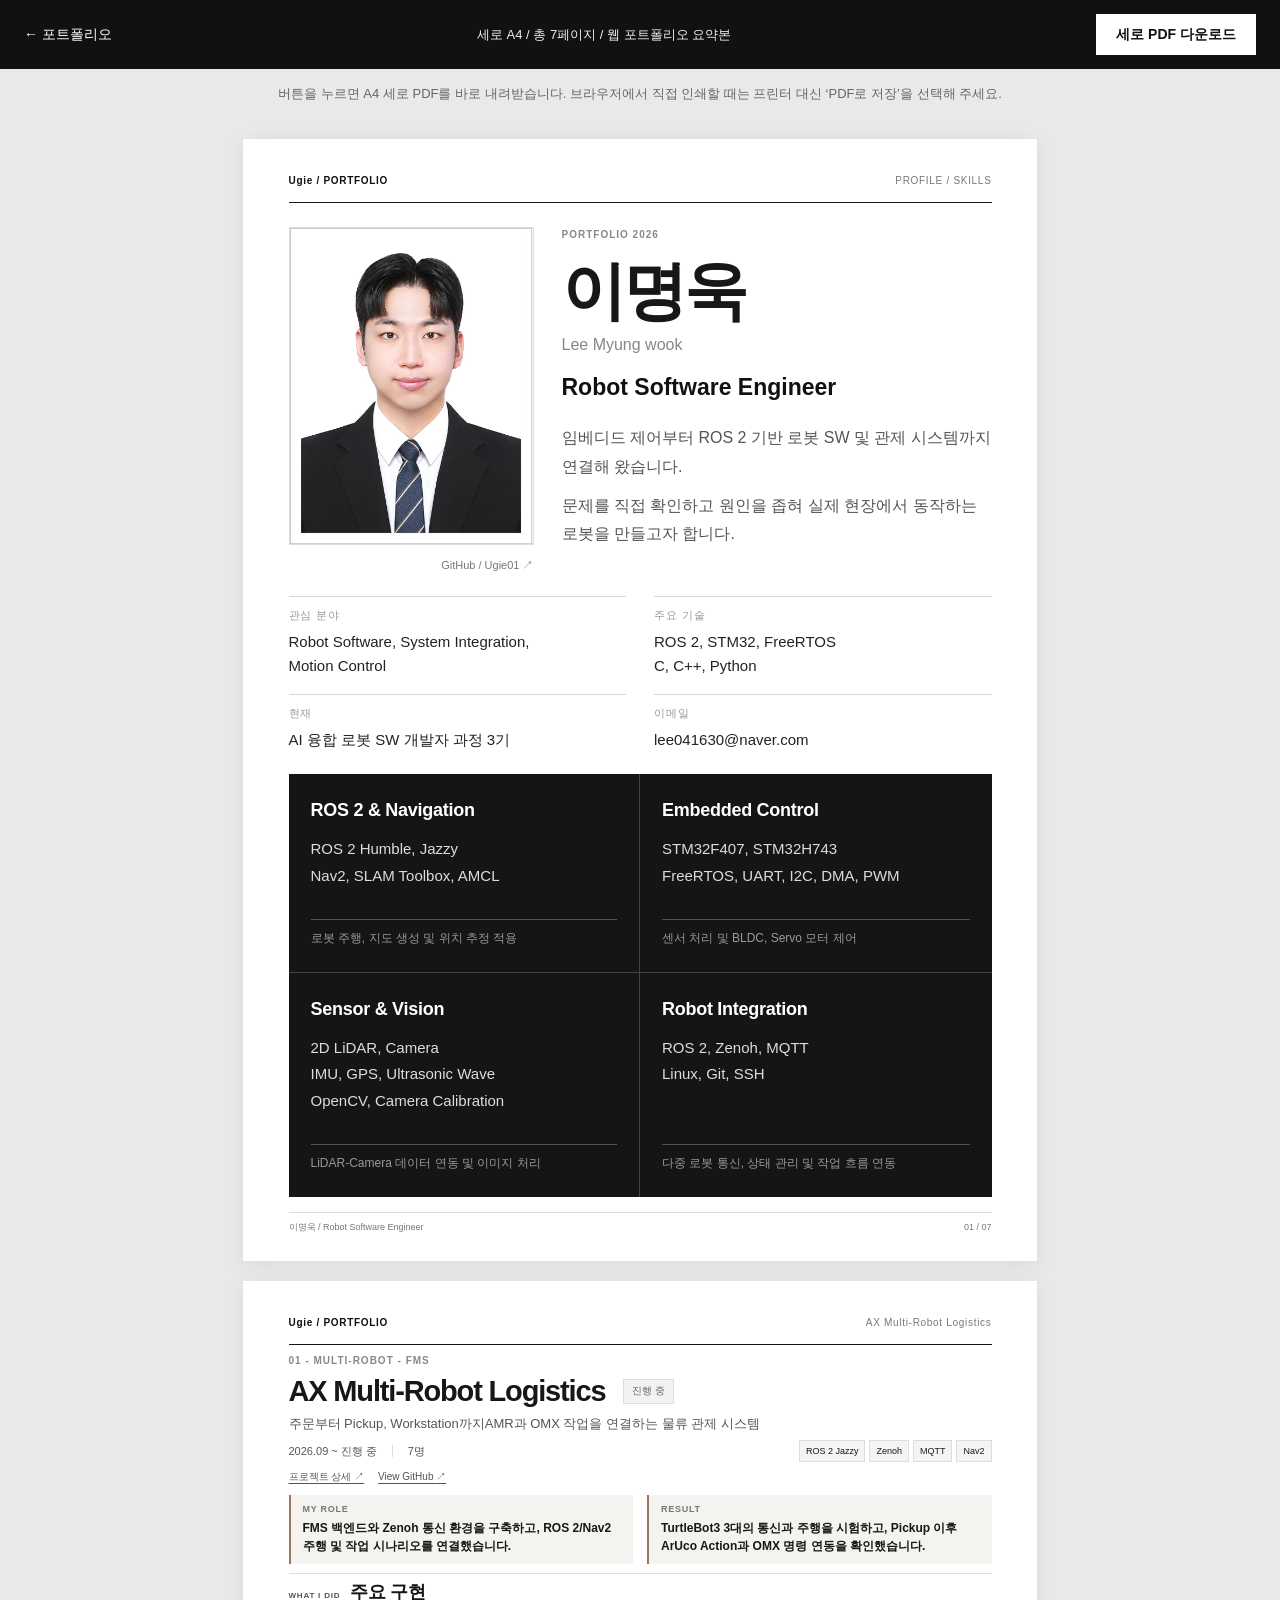
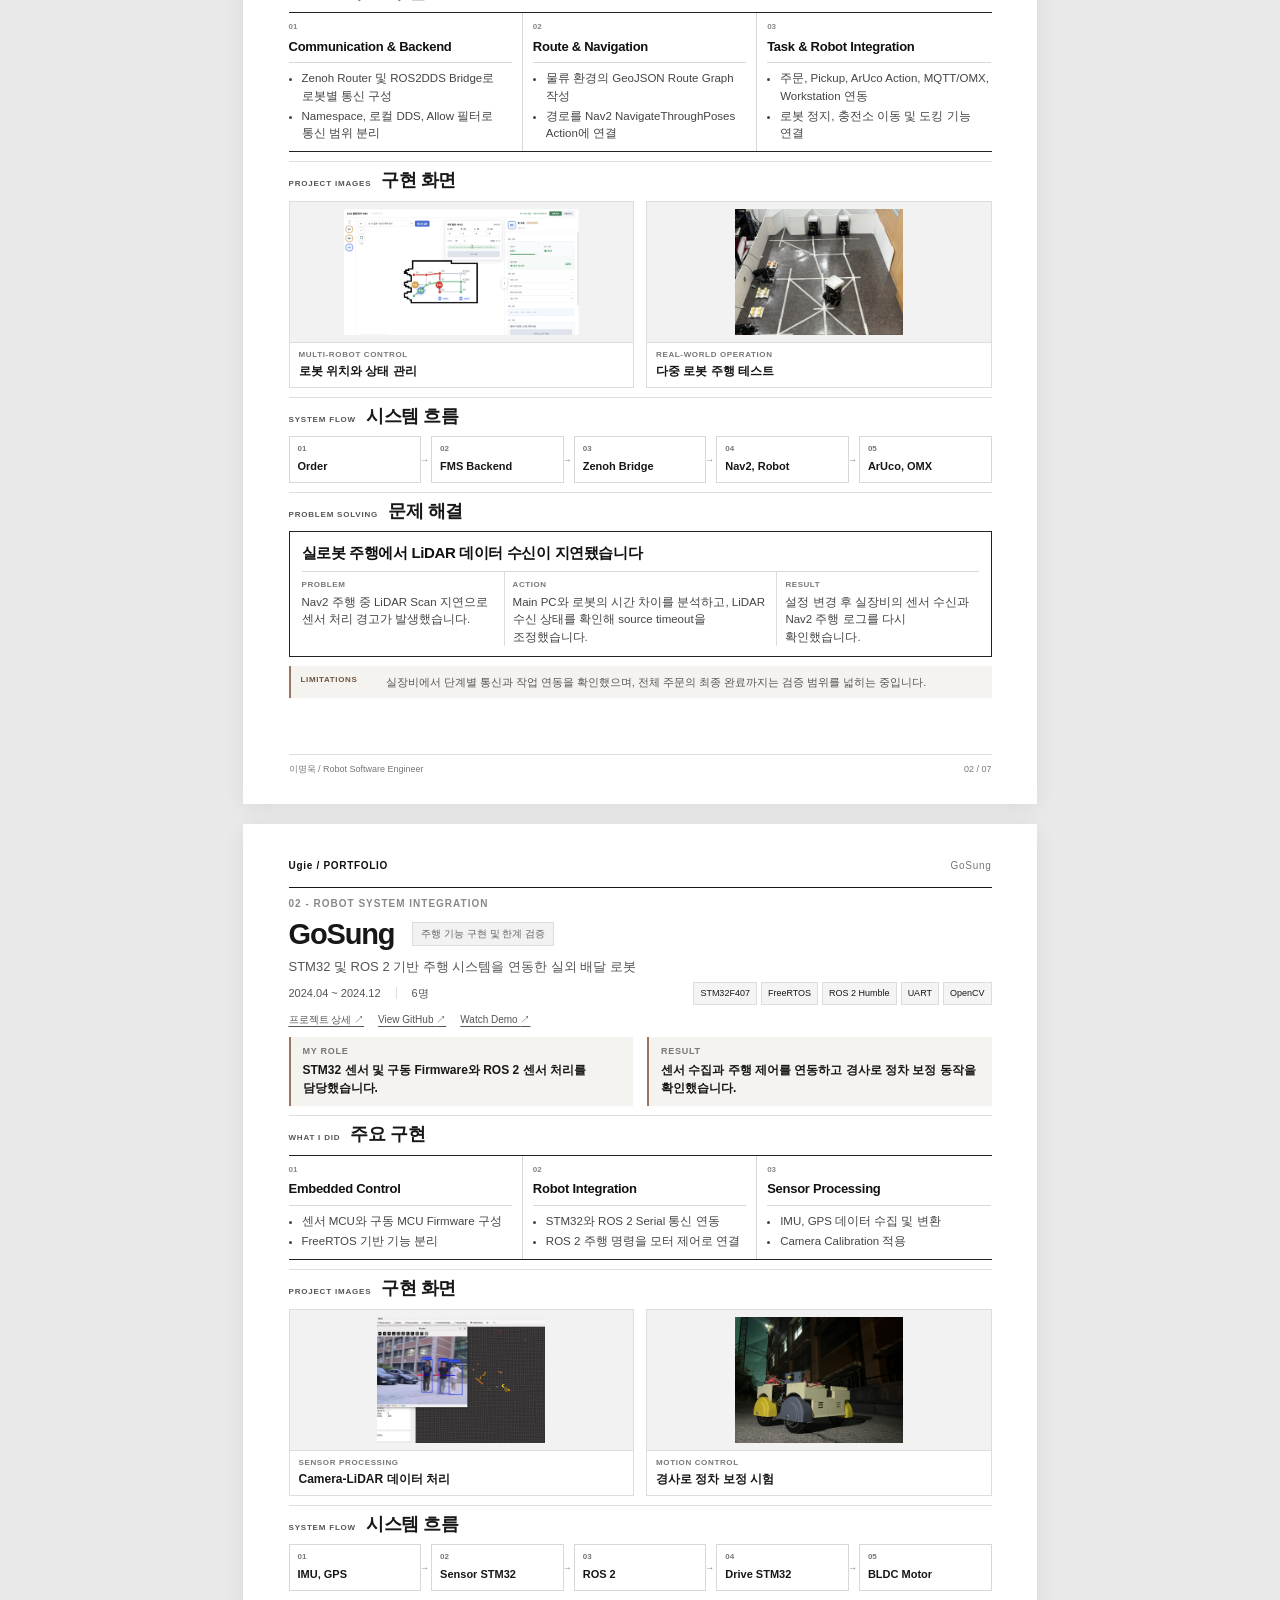
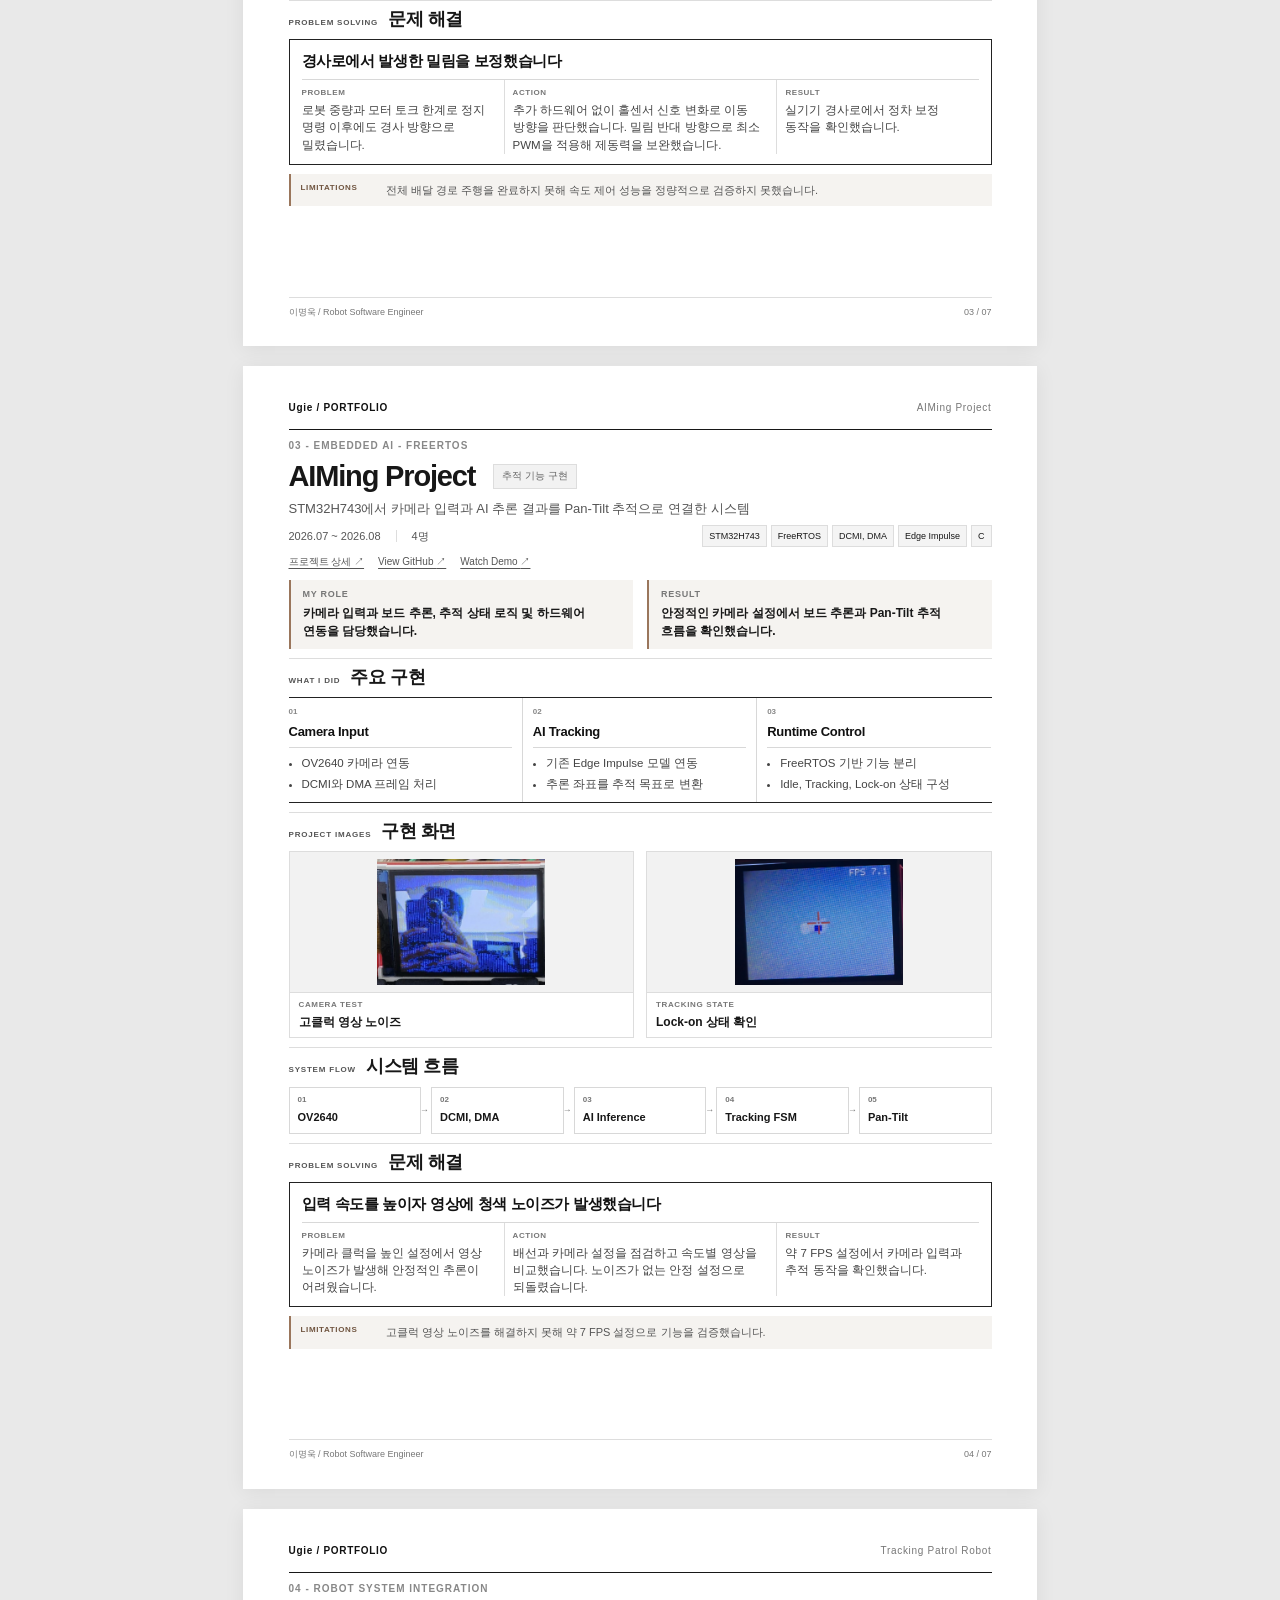
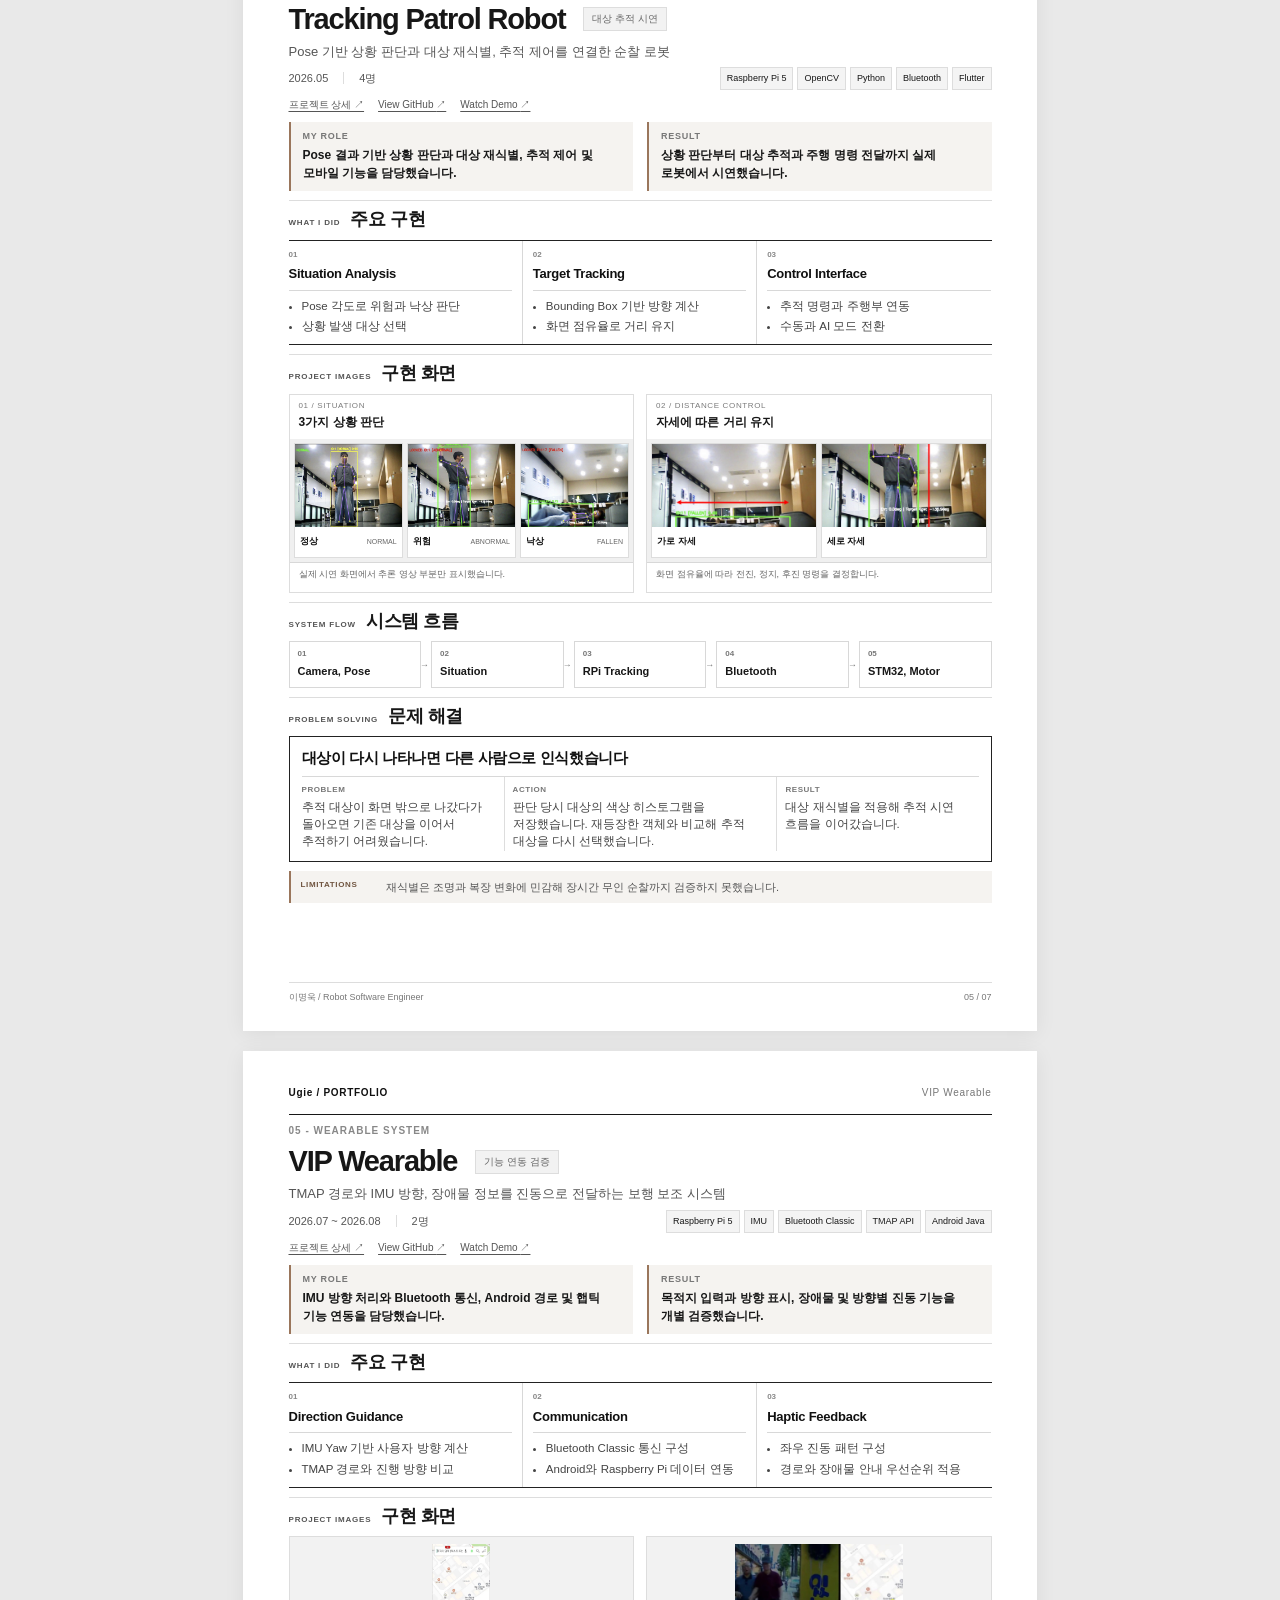
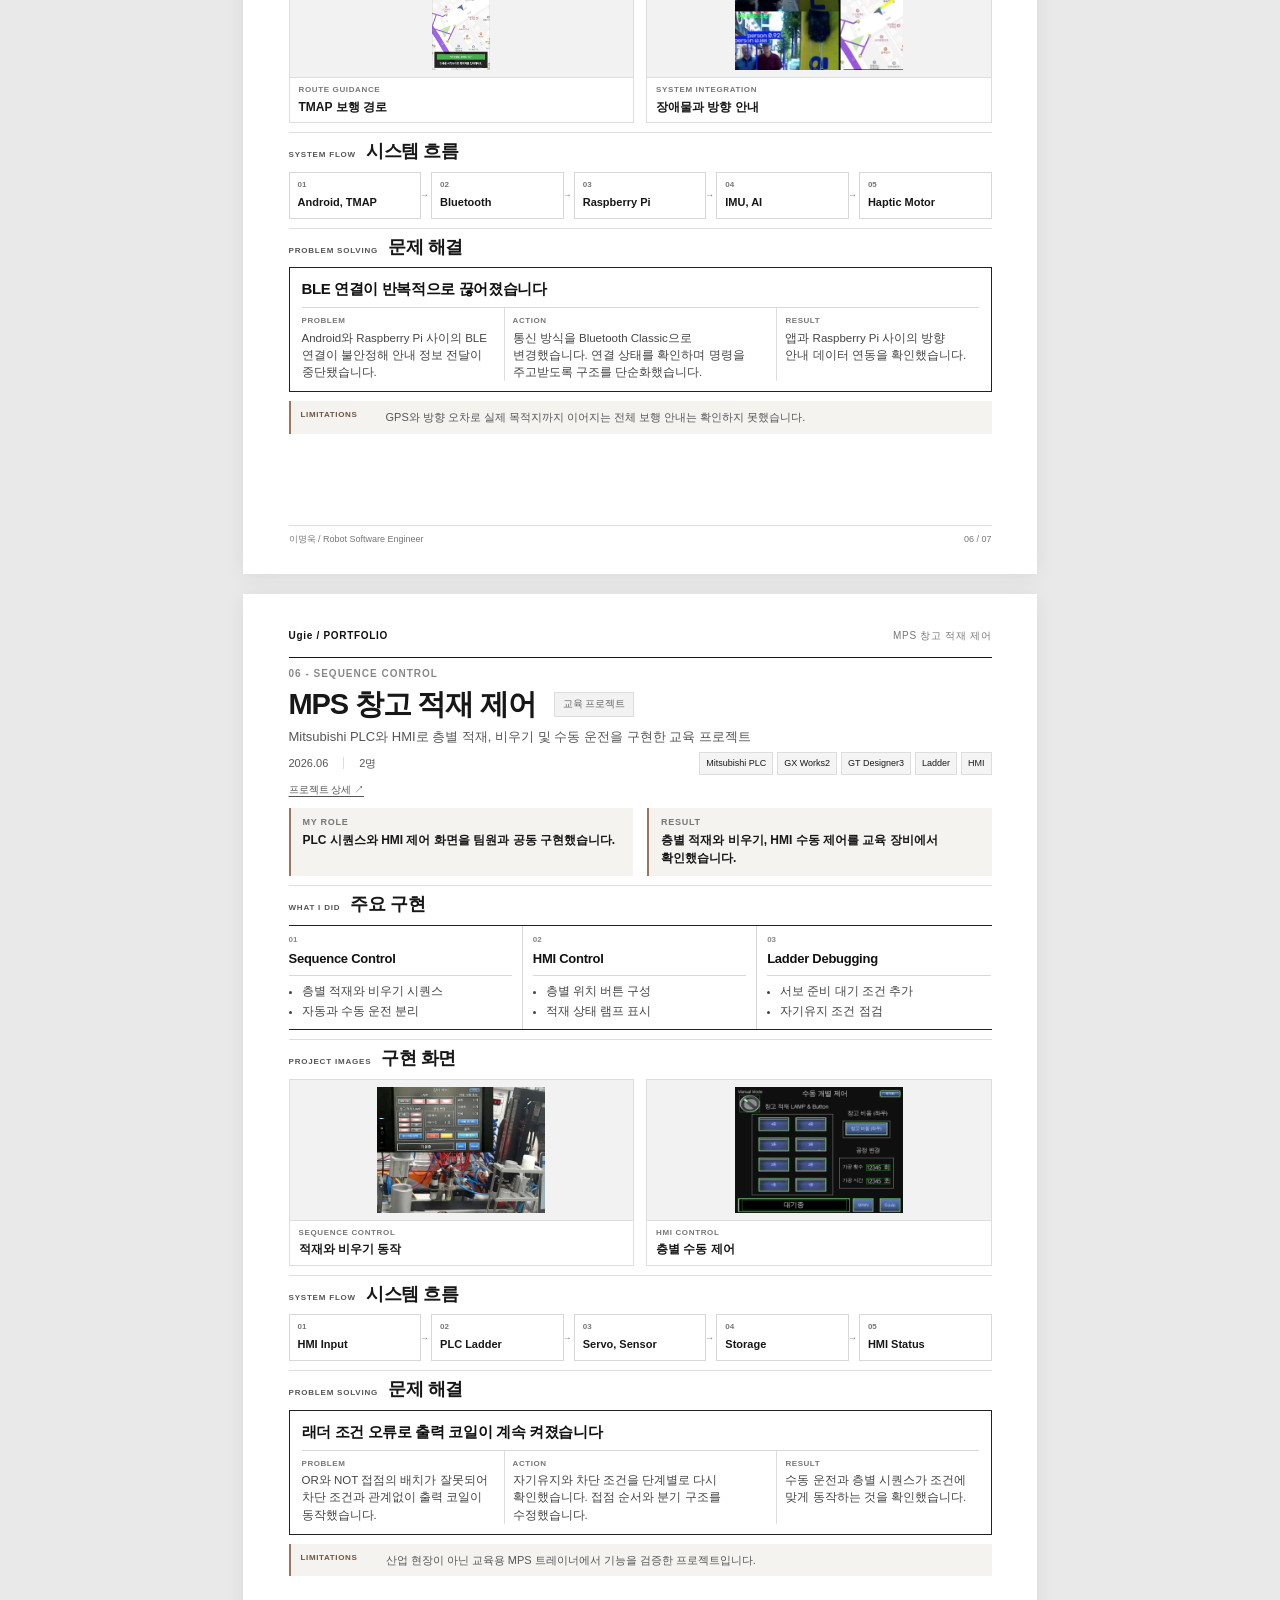
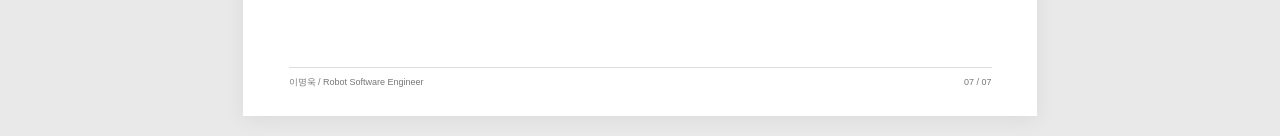
==== commit 737176c1: "style: 프로젝트 관련 이미지 해상도 수정 및 스타일 수정" ====
--- a/print.html
+++ b/print.html
@@ -5,17 +5,17 @@
   <meta name="viewport" content="width=device-width, initial-scale=1">
   <title>이명욱_Robot_SW_Portfolio</title>
   <link rel="icon" href="assets/favicon.svg" type="image/svg+xml">
-  <link rel="stylesheet" href="style.css?v=20261005pdf2">
-  <link rel="stylesheet" href="print.css?v=20261005tracking8">
-  <script src="print.js?v=20261005tracking8" defer></script>
+  <link rel="stylesheet" href="style.css?v=20261017images">
+  <link rel="stylesheet" href="print.css?v=20261017portrait">
+  <script src="print.js?v=20261017download" defer></script>
 </head>
 <body class="print-view">
   <header class="print-toolbar">
     <a href="index.html">← 포트폴리오</a>
     <p id="print-status" role="status">최신 포트폴리오를 불러오는 중입니다.</p>
-    <button id="save-pdf" disabled>PDF로 저장</button>
+    <a id="save-pdf" href="assets/downloads/Lee_Myungwook_Robot_SW_Portfolio.pdf" download="Lee_Myungwook_Robot_SW_Portfolio.pdf">세로 PDF 다운로드</a>
   </header>
-  <p class="print-help">인쇄 창에서 ‘PDF로 저장’을 선택하세요. 용지는 A4, 배율은 100%로 설정하고 머리글과 바닥글은 해제해 주세요. 페이지 방향은 자동 적용됩니다.</p>
+  <p class="print-help">버튼을 누르면 A4 세로 PDF를 바로 내려받습니다. 브라우저에서 직접 인쇄할 때는 프린터 대신 ‘PDF로 저장’을 선택해 주세요.</p>
   <main id="print-pages" aria-label="전체 포트폴리오 PDF 미리보기"></main>
   <noscript>최신 페이지를 불러오려면 브라우저의 JavaScript를 활성화해 주세요.</noscript>
 </body>
--- a/style.css
+++ b/style.css
@@ -756,7 +756,7 @@
 .home-page .featured{grid-template-columns:minmax(255px,.68fr) minmax(0,1.32fr);align-items:center}
 .home-page .featured-visual{height:310px;align-self:center}
 .home-page .featured-visual img{width:100%;height:100%;min-height:0;padding:12px;object-fit:scale-down}
-.home-page .featured-visual.featured-photo img{padding:0;object-fit:cover;object-position:center 40%}
+.home-page .featured-visual.featured-photo img{padding:12px;object-fit:contain;object-position:center}
 .home-page .featured-content{padding:20px 32px}
 .home-page .feature-top{margin-bottom:10px}
 .home-page .featured h3{font-size:clamp(30px,3.2vw,42px);margin-bottom:4px}
@@ -767,8 +767,8 @@
 .home-page .feature-links .text-link{min-height:32px}
 .home-page .project-grid{gap:12px}
 .home-page .project-card{background:#fff;border:1px solid #d5d5d5}
-.home-page .project-image{height:310px;min-height:0;padding:12px;display:grid;place-items:center;background:#f0f0f0}
-.home-page .project-image img{position:static;inset:auto;width:100%;height:100%;padding:0;object-fit:scale-down;filter:none}
+.home-page .project-image{width:100%;min-width:0;height:360px;min-height:0;padding:12px;display:grid;grid-template-columns:minmax(0,1fr);grid-template-rows:minmax(0,1fr);place-items:center;background:#f0f0f0}
+.home-page .project-image img{position:static;inset:auto;display:block;width:100%;height:100%;min-width:0;min-height:0;max-width:100%;max-height:100%;padding:0;object-fit:contain;filter:none}
 .home-page .project-image:after{display:none}
 .detail-gallery figure{display:flex;flex-direction:column}
 .detail-gallery figure>img{display:block;width:100%;height:240px;min-height:0;object-fit:scale-down;background:#f0f0f0}
@@ -782,12 +782,8 @@
 .tracking-status-grid{grid-template-columns:repeat(3,minmax(0,1fr))}
 .tracking-distance-grid{grid-template-columns:repeat(2,minmax(0,1fr))}
 .tracking-panel{min-width:0;display:flex;flex-direction:column;background:#fff;border:1px solid #ddd}
-.tracking-media{position:relative;overflow:hidden;aspect-ratio:4/3;background:#222}
-.tracking-page .tracking-media img{display:block;position:absolute;max-width:none;min-height:0;height:auto;padding:0;object-fit:initial;filter:none}
-.tracking-page .tracking-media--normal img{inset:0;width:100%;height:100%;object-fit:cover}
-.tracking-page .tracking-media--screenshot img{width:225%;left:-62.5%;top:-32.3%}
-.tracking-page .tracking-media--horizontal img{width:250.9%;left:-13.7%;top:-59.7%}
-.tracking-page .tracking-media--vertical img{width:250.9%;left:-136.3%;top:-59.7%}
+.tracking-media{overflow:hidden;aspect-ratio:4/3;background:#222}
+.tracking-page .tracking-media img{display:block;position:static;width:100%;height:100%;min-height:0;max-width:100%;padding:0;object-fit:cover;filter:none}
 .tracking-panel-copy{display:flex;align-items:baseline;gap:12px;padding:11px 14px;min-height:48px}
 .tracking-panel-copy strong{flex:none;font-size:17px;color:#111}
 .tracking-panel-copy span{font-size:12px;line-height:1.5;color:#666}
@@ -798,7 +794,7 @@
 @media(max-width:820px){
  .home-page .featured{grid-template-columns:1fr}
  .home-page .featured-visual{height:clamp(260px,55vw,450px)}
- .home-page .project-image{height:300px}
+ .home-page .project-image{height:320px}
 }
 @media(max-width:1100px) and (min-width:821px){
  .home-page .featured{grid-template-columns:1fr}
@@ -807,13 +803,22 @@
 }
 @media(max-width:620px){
  .home-page .featured-visual{height:260px}
- .home-page .project-image{height:220px}
+ .home-page .project-image{height:clamp(260px,72vw,320px)}
  .detail-gallery{grid-template-columns:minmax(0,1fr)}
  .detail-gallery figure>img{height:220px}
  .tracking-figure-head{display:block;padding:13px 14px 10px}
  .tracking-figure-head span{display:block;margin-bottom:3px}
  .tracking-visual-grid{padding:8px;gap:8px}
  .tracking-panel-copy{padding:10px 12px}
+}
+/* Portrait and square sources need more vertical room on single-column cards. */
+@media(max-width:820px){
+ .home-page .project-image--portrait{height:clamp(380px,65vw,500px)}
+ .home-page .project-image--square{height:clamp(360px,62vw,470px)}
+}
+@media(max-width:620px){
+ .home-page .project-image--portrait{height:clamp(340px,105vw,430px)}
+ .home-page .project-image--square{height:clamp(300px,86vw,360px)}
 }
 @media(max-width:760px){
  .tracking-status-grid,.tracking-distance-grid{grid-template-columns:minmax(0,1fr)}
@@ -955,7 +960,7 @@
  .problem-steps>div+div{padding-left:0;border-left:0;border-top:1px solid var(--line)}
 }
 @media(max-width:520px){
- .detail-evidence-gallery img{height:220px;padding:8px}
+ .detail-evidence-gallery img{height:clamp(240px,72vw,320px);padding:8px}
  .detail-evidence-gallery figcaption{padding:12px 13px 14px}
  .detail-section{padding-block:34px}
  .detail-section-head{margin-bottom:19px}
@@ -968,3 +973,9 @@
  .problem-card figure img{height:220px}
  .limitations-card{grid-template-columns:1fr;gap:6px;padding:17px}
 }
+
+/* Shared 4:3 cover slot: replacement thumbnails can use one 1600 x 1200 export. */
+.home-page .featured-visual,
+.home-page .project-image,
+.home-page .project-image--portrait,
+.home-page .project-image--square{width:100%;height:auto;min-height:0;aspect-ratio:4/3}
--- a/print.css
+++ b/print.css
@@ -1,16 +1,11 @@
-/* Landscape portfolio: one profile sheet and one summary sheet per project. */
-@page{size:A4 landscape;margin:0}
-@page profile{size:A4 portrait;margin:0}
-@page project{size:A4 portrait;margin:0}
-.pdf-profile{page:profile}
-.pdf-project{page:project}
+/* A single page rule prevents print dialogs from mixing page orientations. */
+@page{size:210mm 297mm;margin:0}
 .print-view{background:#e9e9e9;font-size:14px;line-height:1.65}
 .print-toolbar{position:sticky;top:0;z-index:10;display:flex;align-items:center;justify-content:space-between;gap:20px;padding:14px 24px;background:#111;color:#fff}
 .print-toolbar p{color:#eee;font-size:13px}
-.print-toolbar button{background:#fff;color:#111;border:0;padding:9px 20px;font-weight:700}
-.print-toolbar button:disabled{opacity:.5;cursor:wait}
+.print-toolbar #save-pdf{background:#fff;color:#111;border:0;padding:9px 20px;font-weight:700;white-space:nowrap;text-decoration:none}
 .print-help{text-align:center;padding:14px 20px;font-size:13px}
-.pdf-sheet{width:297mm;height:210mm;padding:8mm 11mm 6mm;margin:20px auto;background:#fff;box-shadow:0 3px 20px #0001;display:flex;flex-direction:column}
+.pdf-sheet{width:210mm;height:297mm;padding:9mm 12mm 7mm;margin:20px auto;background:#fff;box-shadow:0 3px 20px #0001;display:flex;flex-direction:column}
 .pdf-running-head{height:8mm;flex:none;display:flex;align-items:flex-start;justify-content:space-between;border-bottom:1px solid #171717;font-size:10px;letter-spacing:.07em;color:#777}
 .pdf-running-head strong{color:#111}
 .pdf-body{flex:1;min-height:0;padding:16px 0 15px;display:flex;flex-direction:column;gap:18px}
@@ -112,19 +107,19 @@
 .pdf-project .detail-evidence-gallery figcaption span{font-size:8px;line-height:1.3;margin:0 0 3px}
 .pdf-project .detail-evidence-gallery figcaption strong{font-size:12px;line-height:1.4}
 .pdf-project .detail-evidence-gallery figcaption p{font-size:10px;line-height:1.45;margin:3px 0 0}
-/* Keep all tracking panels and the same deliberate crops as the website. */
-.pdf-project .tracking-figure{margin:0;border:1px solid #ddd}
-.pdf-project .tracking-figure-head{padding:7px 9px;min-height:0}
+/* Tracking comparison cards use the same image, label and caption heights. */
+.pdf-project .tracking-figure{display:flex;flex-direction:column;margin:0;border:1px solid #ddd}
+.pdf-project .tracking-figure-head{display:grid;gap:2px;height:44px;min-height:44px;padding:6px 9px}
 .pdf-project .tracking-figure-head span{font-size:8px}
 .pdf-project .tracking-figure-head strong{font-size:12px}
-.pdf-project .tracking-visual-grid{gap:6px;padding:6px}
+.pdf-project .tracking-visual-grid{gap:4px;padding:4px;flex:none}
 .pdf-project .tracking-status-grid{grid-template-columns:repeat(3,minmax(0,1fr))}
 .pdf-project .tracking-distance-grid{grid-template-columns:repeat(2,minmax(0,1fr))}
-.pdf-project .tracking-media{aspect-ratio:4/3}
-.pdf-project .tracking-panel-copy{display:block;padding:5px 6px;min-height:0}
-.pdf-project .tracking-panel-copy strong{display:block;font-size:10px;margin:0 0 2px}
-.pdf-project .tracking-panel-copy span,.pdf-project .tracking-distance-grid .tracking-panel-copy span{font-size:8.5px;line-height:1.4}
-.pdf-project .tracking-figure>figcaption{padding:5px 9px;font-size:9px;line-height:1.4;color:#666}
+.pdf-project .tracking-media{height:83px;aspect-ratio:auto}
+.pdf-project .tracking-panel-copy,.pdf-project .tracking-distance-grid .tracking-panel-copy{display:flex;align-items:center;justify-content:space-between;gap:2px;height:30px;min-height:30px;padding:3px 5px}
+.pdf-project .tracking-panel-copy strong{display:block;font-size:9px;margin:0}
+.pdf-project .tracking-panel-copy span,.pdf-project .tracking-distance-grid .tracking-panel-copy span{font-size:7px;line-height:1.3;white-space:nowrap}
+.pdf-project .tracking-figure>figcaption{flex:none;height:30px;min-height:30px;padding:5px 9px;font-size:9px;line-height:1.4;color:#666}
 /* Portrait project pages follow the website's full section order. */
 .pdf-project{width:210mm;height:297mm;padding:9mm 12mm 7mm}
 .pdf-project .pdf-body{gap:9px;padding:8px 0}
@@ -152,15 +147,9 @@
 .pdf-project .problem-steps p{font-size:11.5px;line-height:1.5}
 .pdf-project .limitations-card p{font-size:11px;line-height:1.5}
 .pdf-project .pdf-continuation-title{font-size:26px;margin:0 0 4px}
-.pdf-project .tracking-visual-grid{gap:3px;padding:4px}
-.pdf-project .tracking-panel-copy{padding:4px}
-.pdf-project .tracking-panel-copy span,.pdf-project .tracking-distance-grid .tracking-panel-copy span{font-size:8px;line-height:1.4}
-.pdf-project.tracking-page .detail-gallery{grid-template-columns:repeat(2,minmax(0,1fr));align-items:center}
-.pdf-project .tracking-figure{align-self:center;border-radius:0;background:#fff}
-.pdf-project .tracking-figure>figcaption{flex:none;background:#fff}
-.pdf-project .tracking-status-grid .tracking-panel-copy{display:flex;align-items:baseline;justify-content:space-between;gap:3px}
-.pdf-project .tracking-status-grid .tracking-panel-copy strong{margin:0}
-.pdf-project .tracking-status-grid .tracking-panel-copy span{font-size:7.5px;white-space:nowrap}
+.pdf-project.tracking-page .detail-gallery{grid-template-columns:repeat(2,minmax(0,1fr));align-items:stretch}
+.pdf-project .tracking-figure{align-self:stretch;border-radius:0;background:#fff}
+.pdf-project .tracking-figure>figcaption{background:#fff}
 /* Profile: large portrait with an editorial text column, matching the website. */
 .pdf-profile .pdf-body{gap:40px;padding-top:24px}
 .pdf-profile-hero{display:grid;grid-template-columns:minmax(0,1fr) 280px;gap:65px;align-items:start}
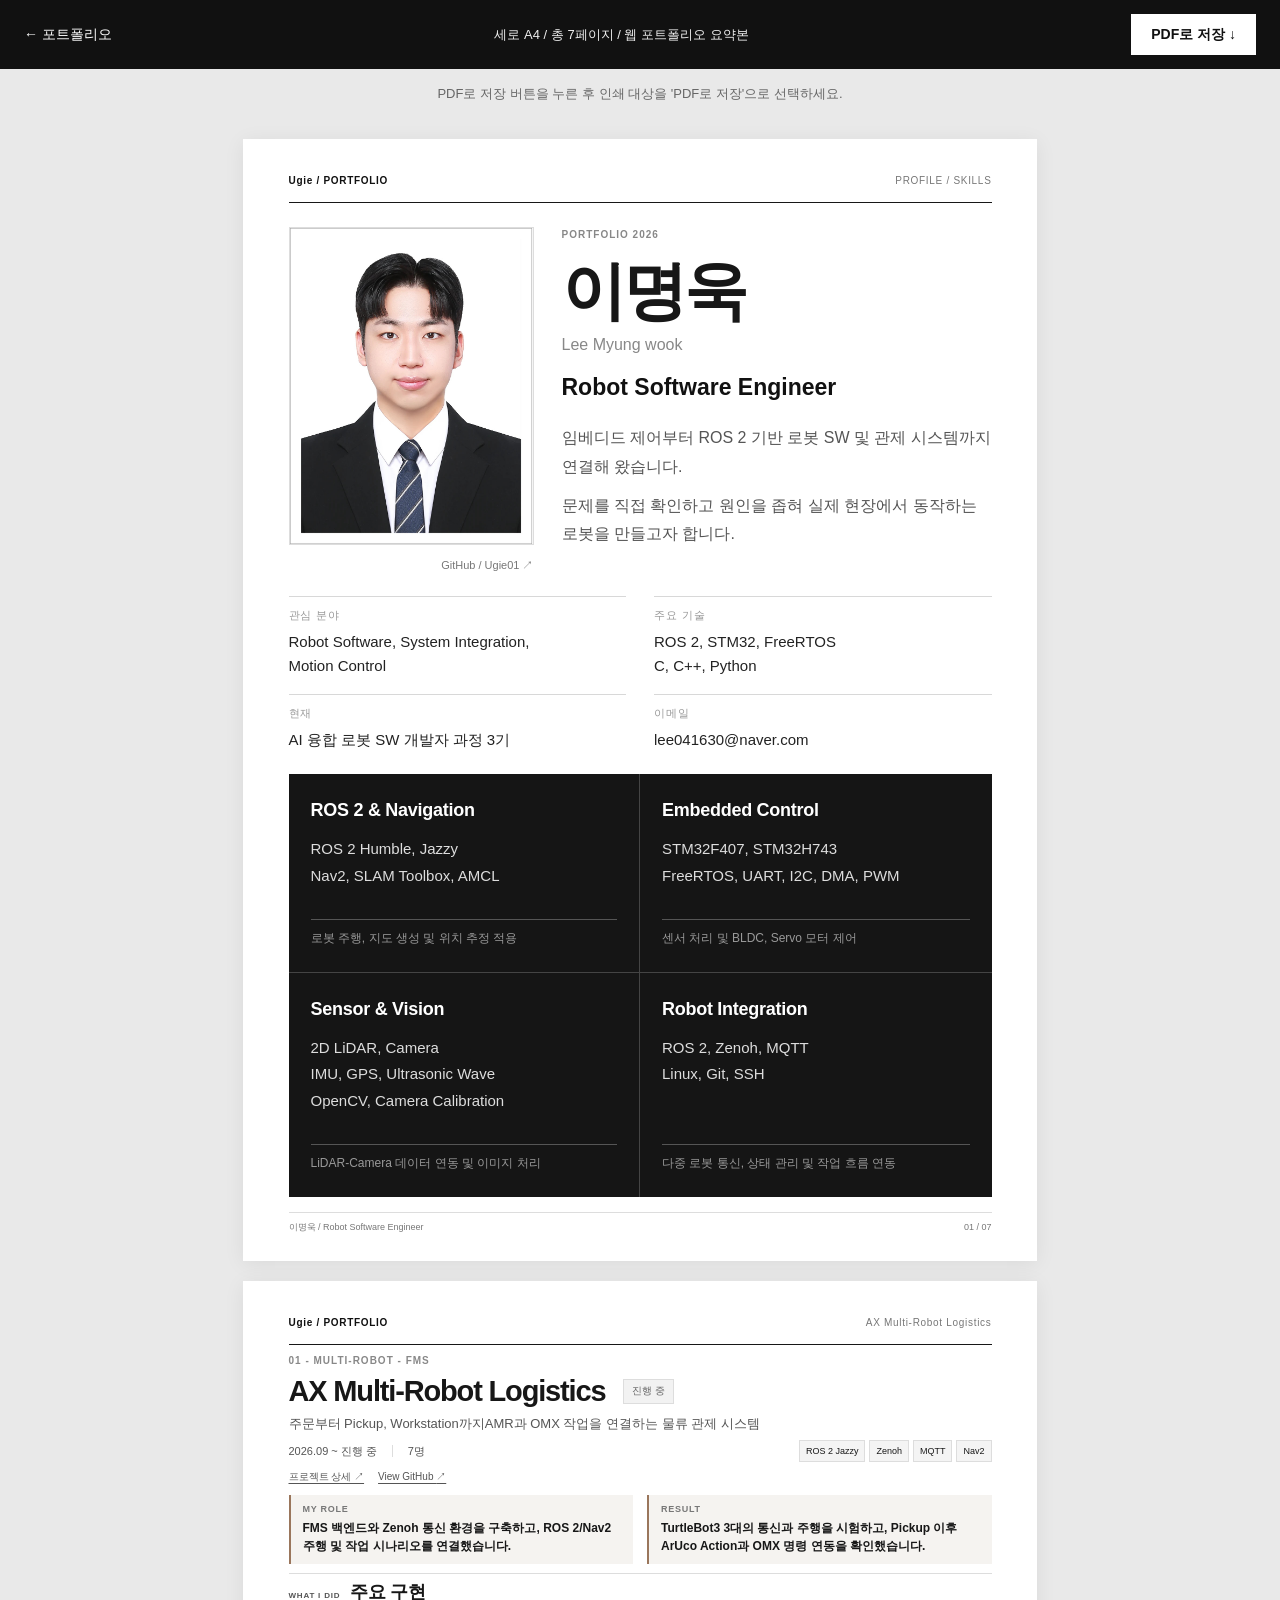
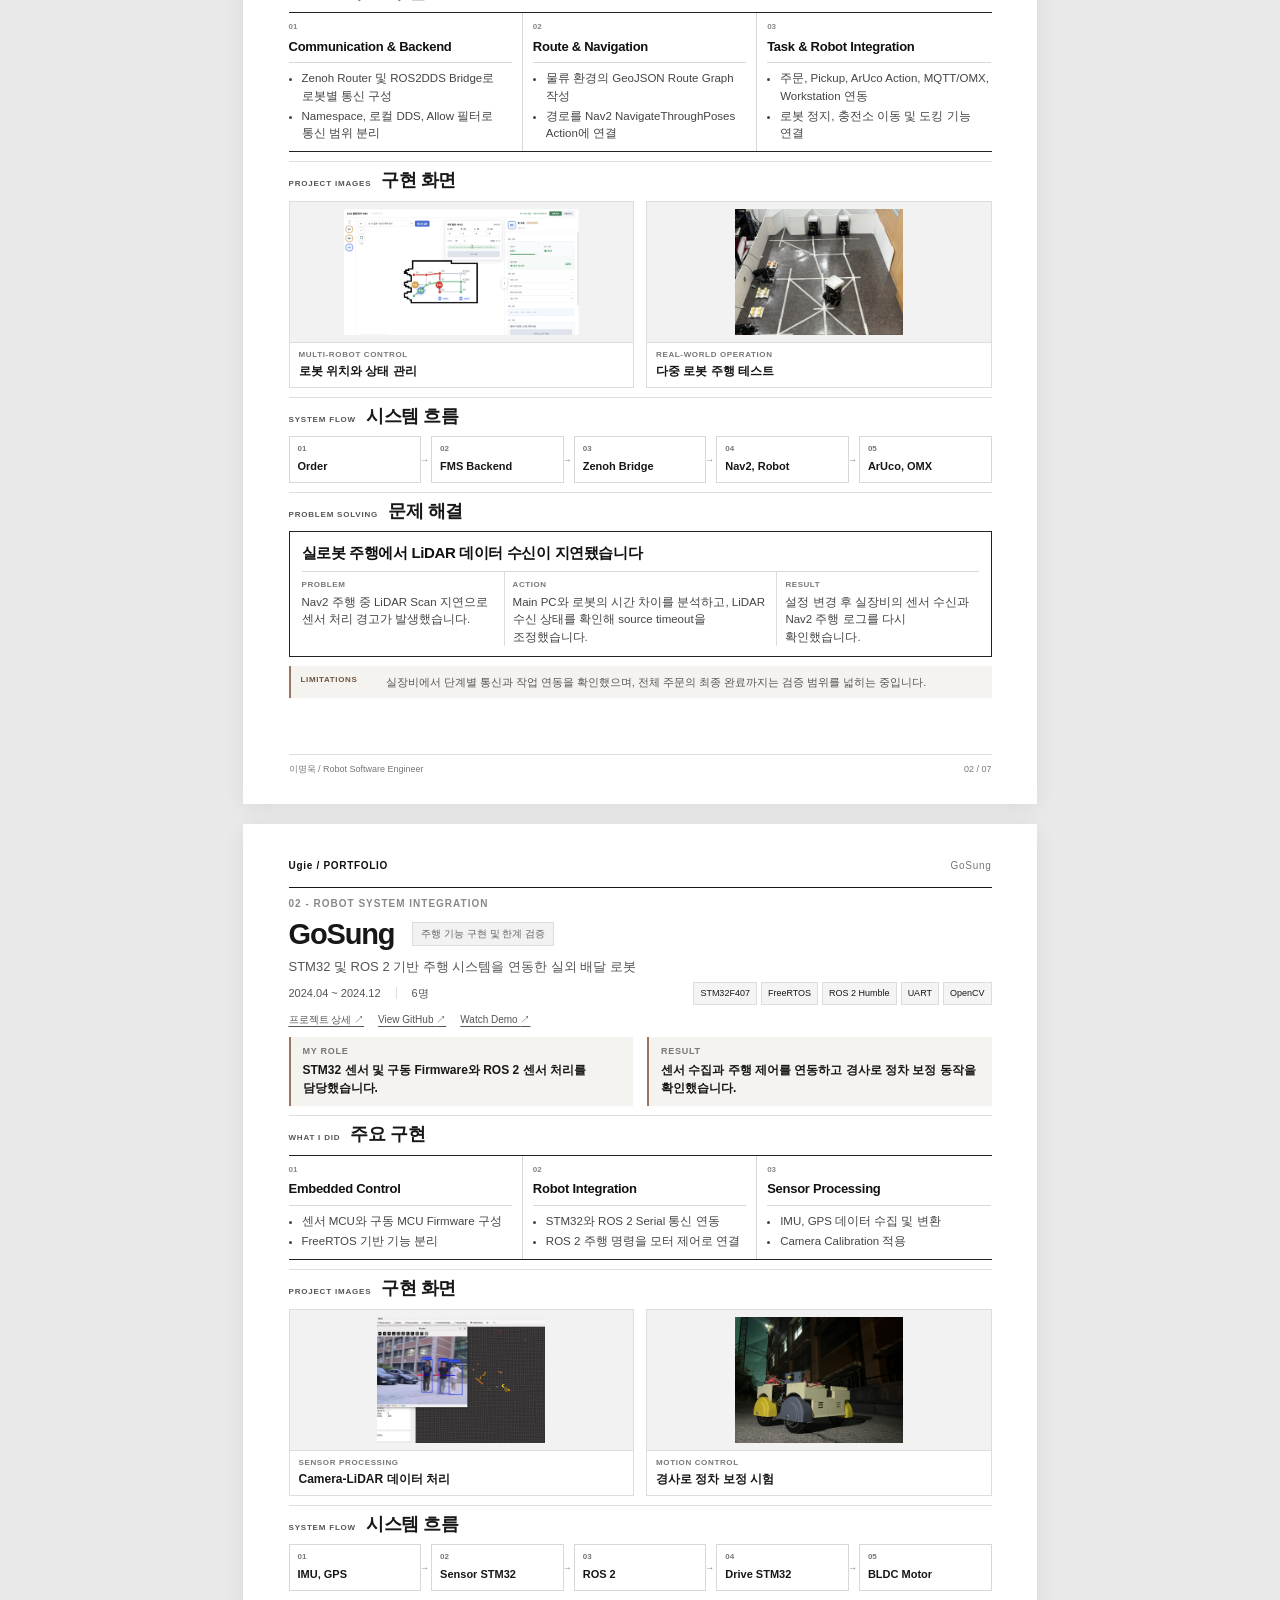
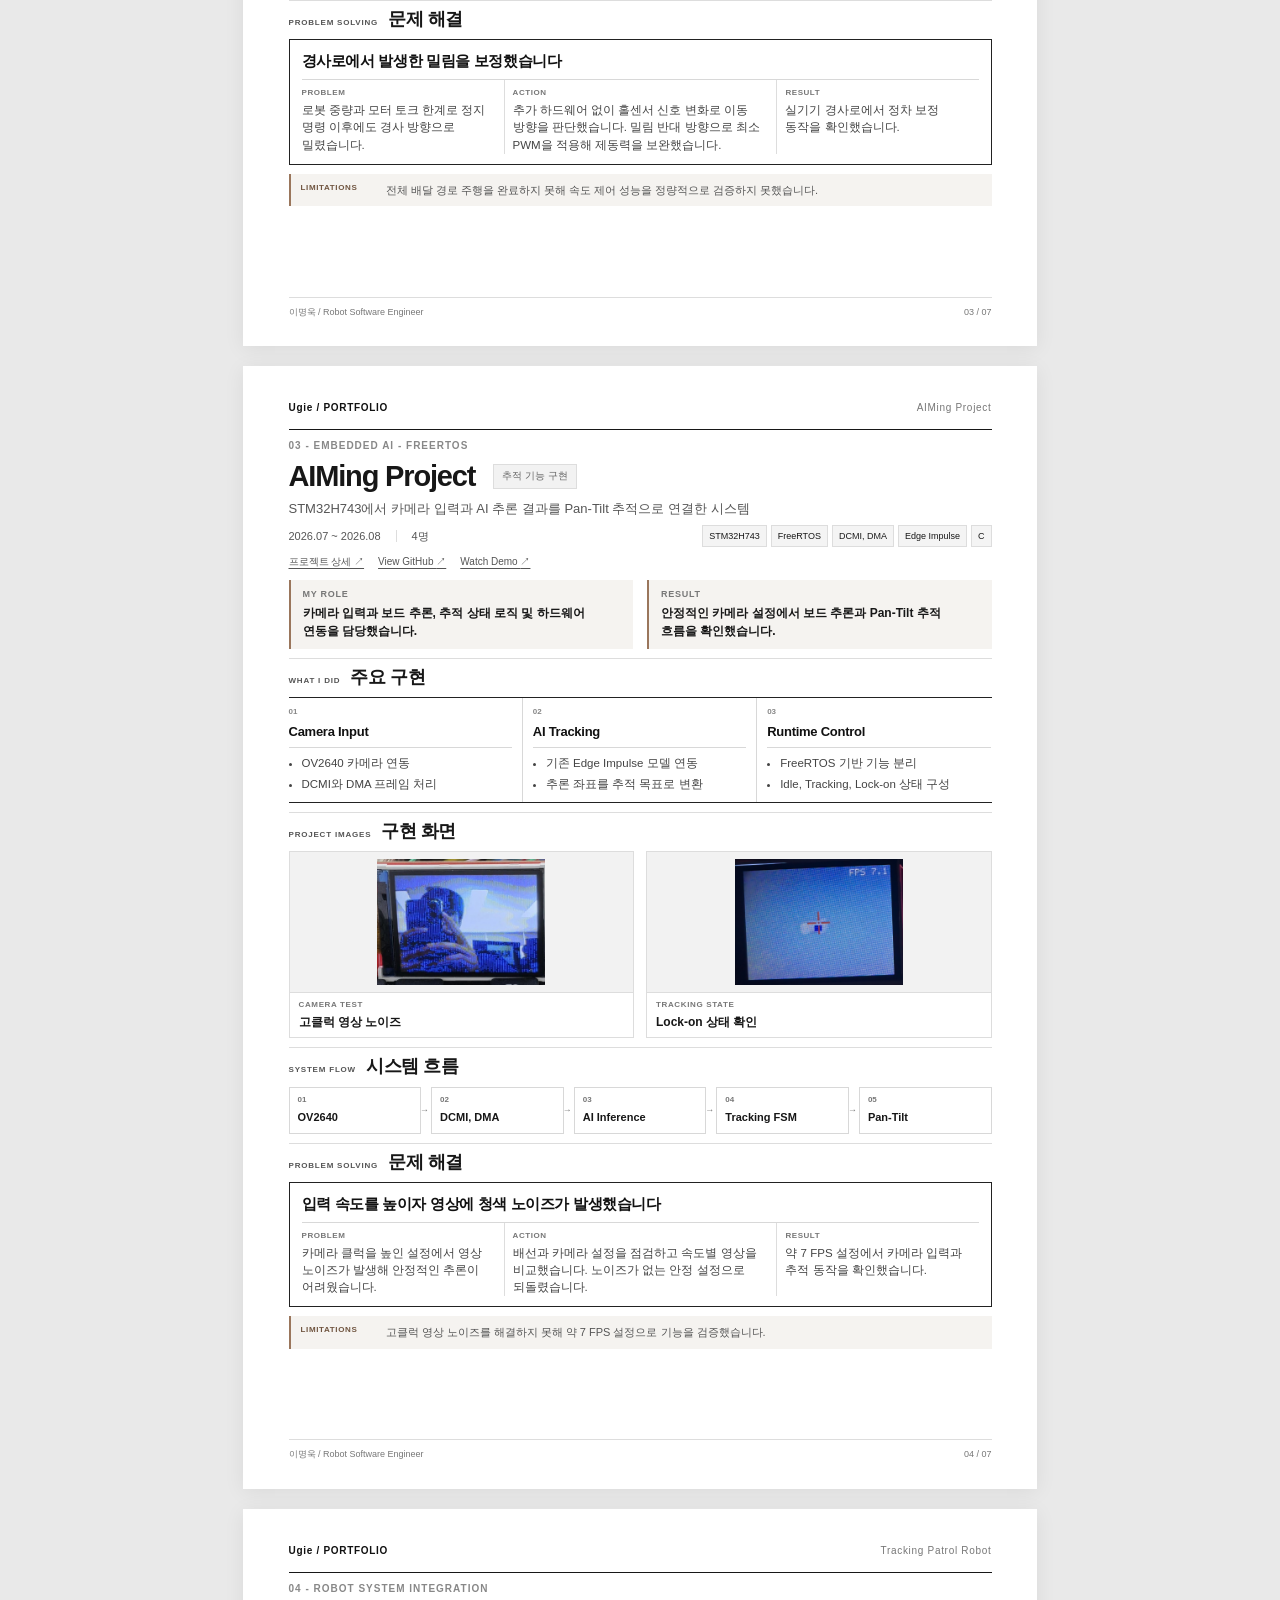
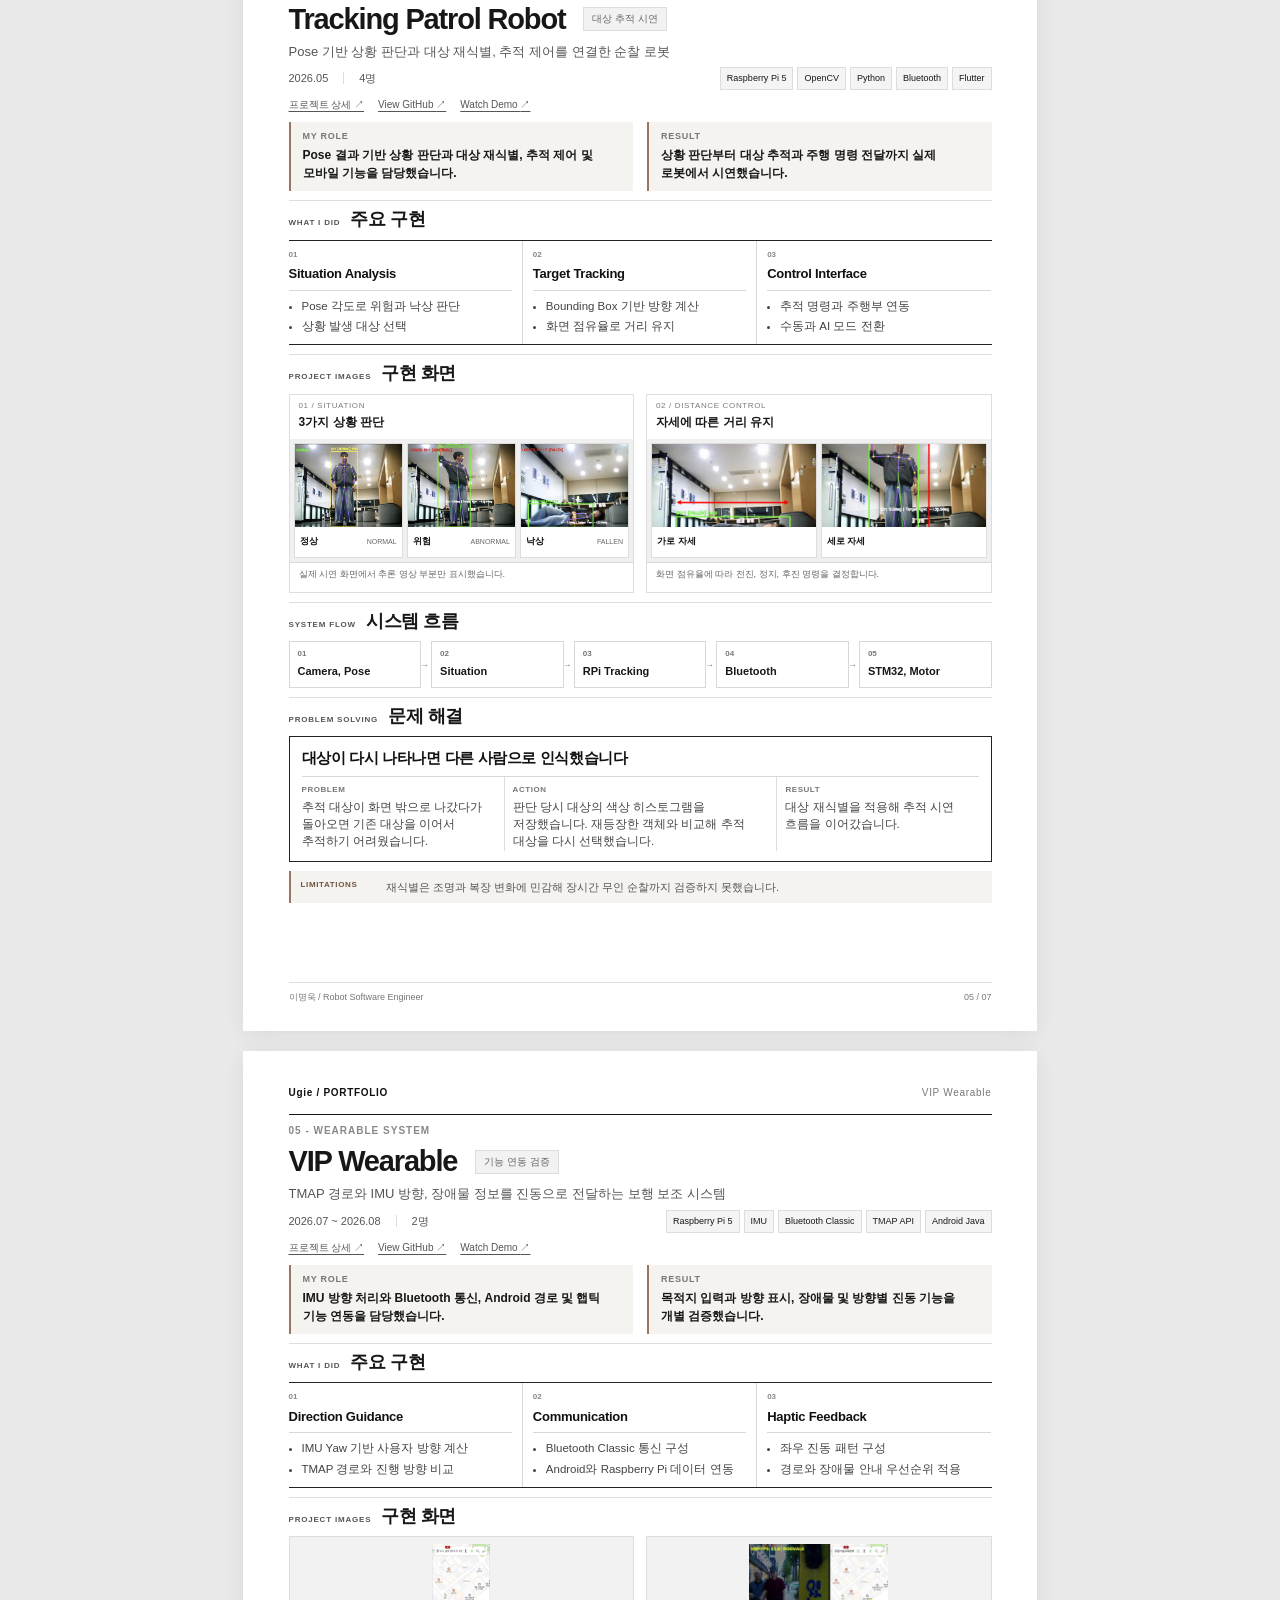
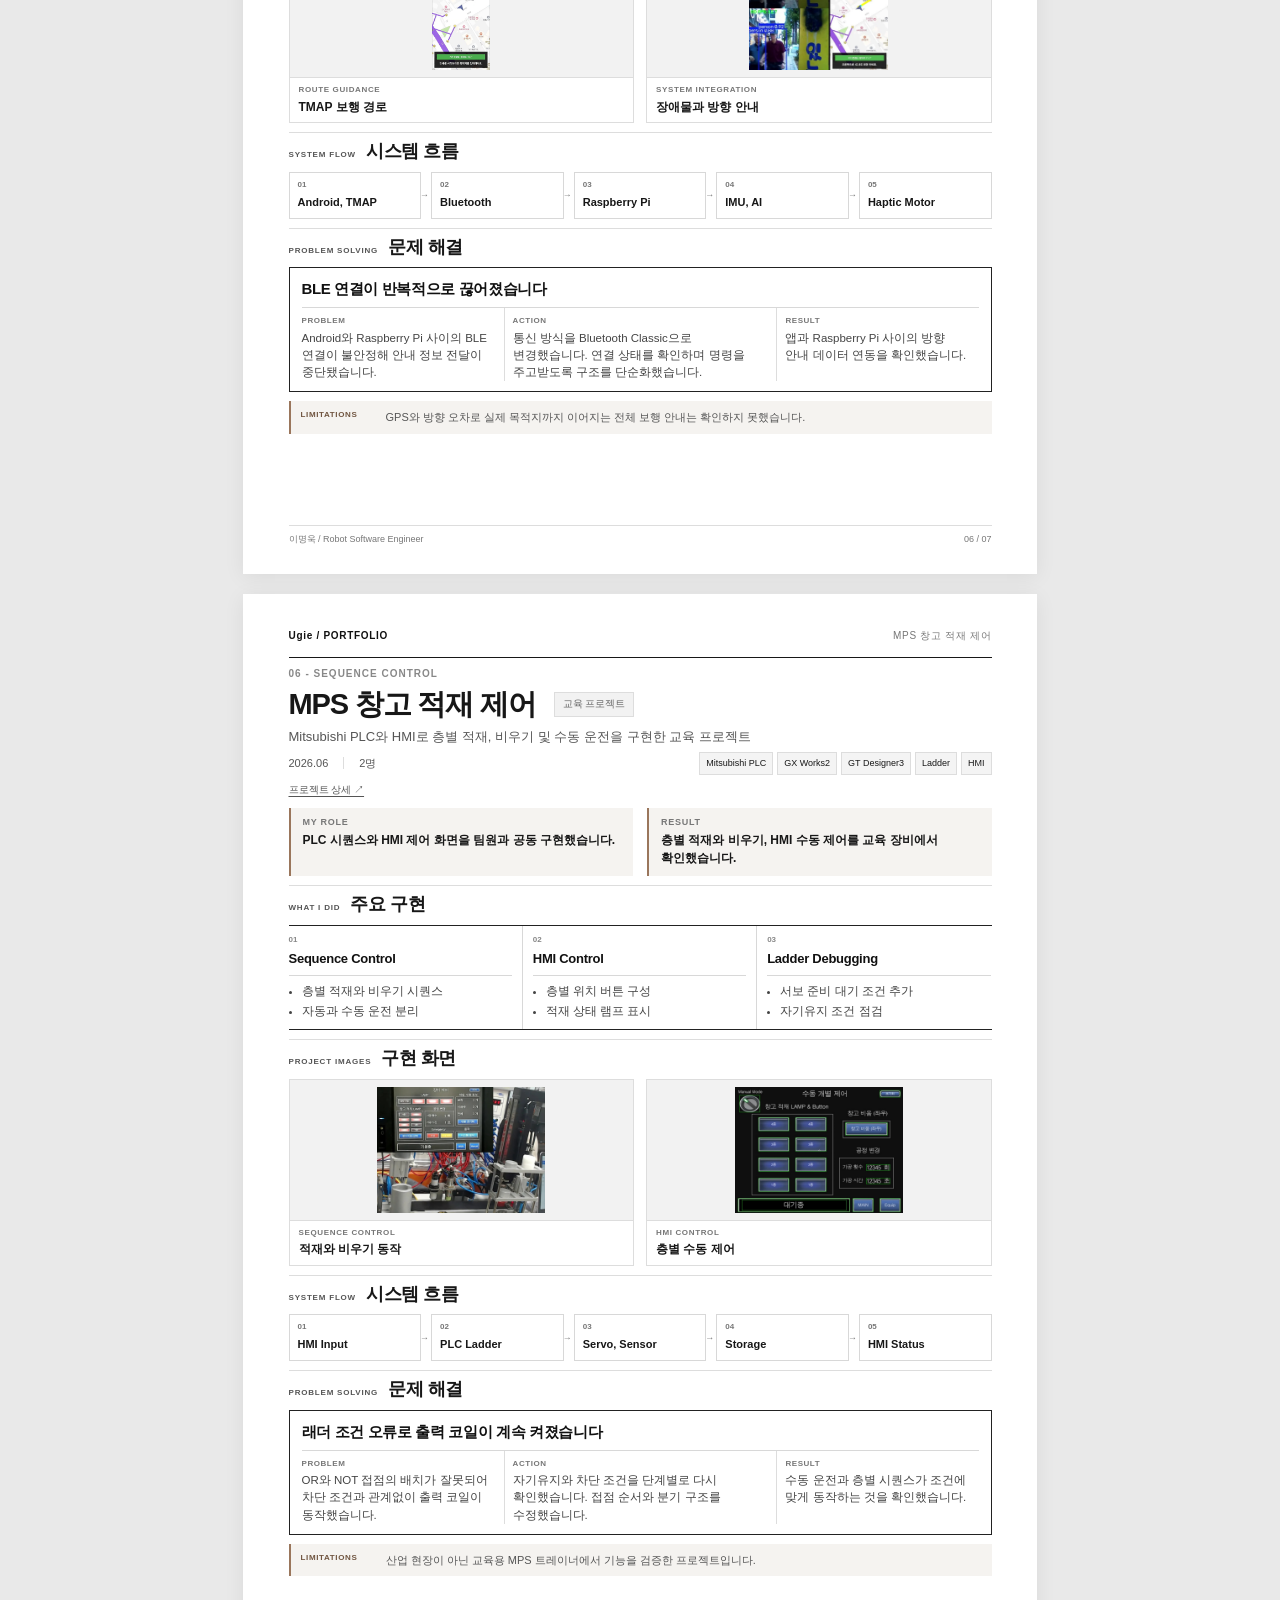
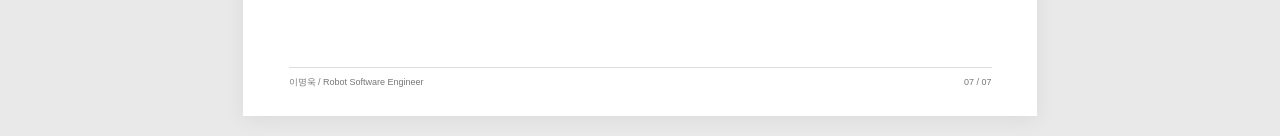
==== commit 6da8d511: "fix: pdf print 에러 해결" ====
--- a/print.html
+++ b/print.html
@@ -13,9 +13,13 @@
   <header class="print-toolbar">
     <a href="index.html">← 포트폴리오</a>
     <p id="print-status" role="status">최신 포트폴리오를 불러오는 중입니다.</p>
-    <a id="save-pdf" href="assets/downloads/Lee_Myungwook_Robot_SW_Portfolio.pdf" download="Lee_Myungwook_Robot_SW_Portfolio.pdf">세로 PDF 다운로드</a>
+    <button id="save-pdf" type="button" onclick="window.print()">
+      PDF로 저장 ↓
+    </button>
   </header>
-  <p class="print-help">버튼을 누르면 A4 세로 PDF를 바로 내려받습니다. 브라우저에서 직접 인쇄할 때는 프린터 대신 ‘PDF로 저장’을 선택해 주세요.</p>
+  <p class="print-help">
+    PDF로 저장 버튼을 누른 후 인쇄 대상을 'PDF로 저장'으로 선택하세요.
+  </p>
   <main id="print-pages" aria-label="전체 포트폴리오 PDF 미리보기"></main>
   <noscript>최신 페이지를 불러오려면 브라우저의 JavaScript를 활성화해 주세요.</noscript>
 </body>
--- a/style.css
+++ b/style.css
@@ -979,3 +979,51 @@
 .home-page .project-image,
 .home-page .project-image--portrait,
 .home-page .project-image--square{width:100%;height:auto;min-height:0;aspect-ratio:4/3}
+
+
+
+/* ==========================================
+   VIP Wearable - 구현 화면 전용 레이아웃
+   다른 프로젝트에는 적용되지 않음
+   ========================================== */
+
+/* PC: 세로형 앱 이미지 36%, 시연 이미지 64% */
+body.detail-redesign .vip-evidence-gallery {
+    grid-template-columns: minmax(0, 36fr) minmax(0, 64fr);
+    gap: 16px;
+}
+
+/* 원본 비율 유지, 이미지 잘림 방지 */
+body.detail-redesign .vip-evidence-gallery img {
+    width: 100%;
+    height: 420px;
+    padding: 12px;
+    object-fit: contain;
+    object-position: center;
+}
+
+/* 태블릿: 1열 배치 */
+@media (max-width: 820px) {
+    body.detail-redesign .vip-evidence-gallery {
+        grid-template-columns: minmax(0, 1fr);
+    }
+
+    body.detail-redesign .vip-evidence-gallery figure:first-child img {
+        height: 460px;
+    }
+
+    body.detail-redesign .vip-evidence-gallery figure:last-child img {
+        height: 360px;
+    }
+}
+
+/* 모바일: 이미지 높이 개별 조정 */
+@media (max-width: 520px) {
+    body.detail-redesign .vip-evidence-gallery figure:first-child img {
+        height: 430px;
+    }
+
+    body.detail-redesign .vip-evidence-gallery figure:last-child img {
+        height: 300px;
+    }
+}
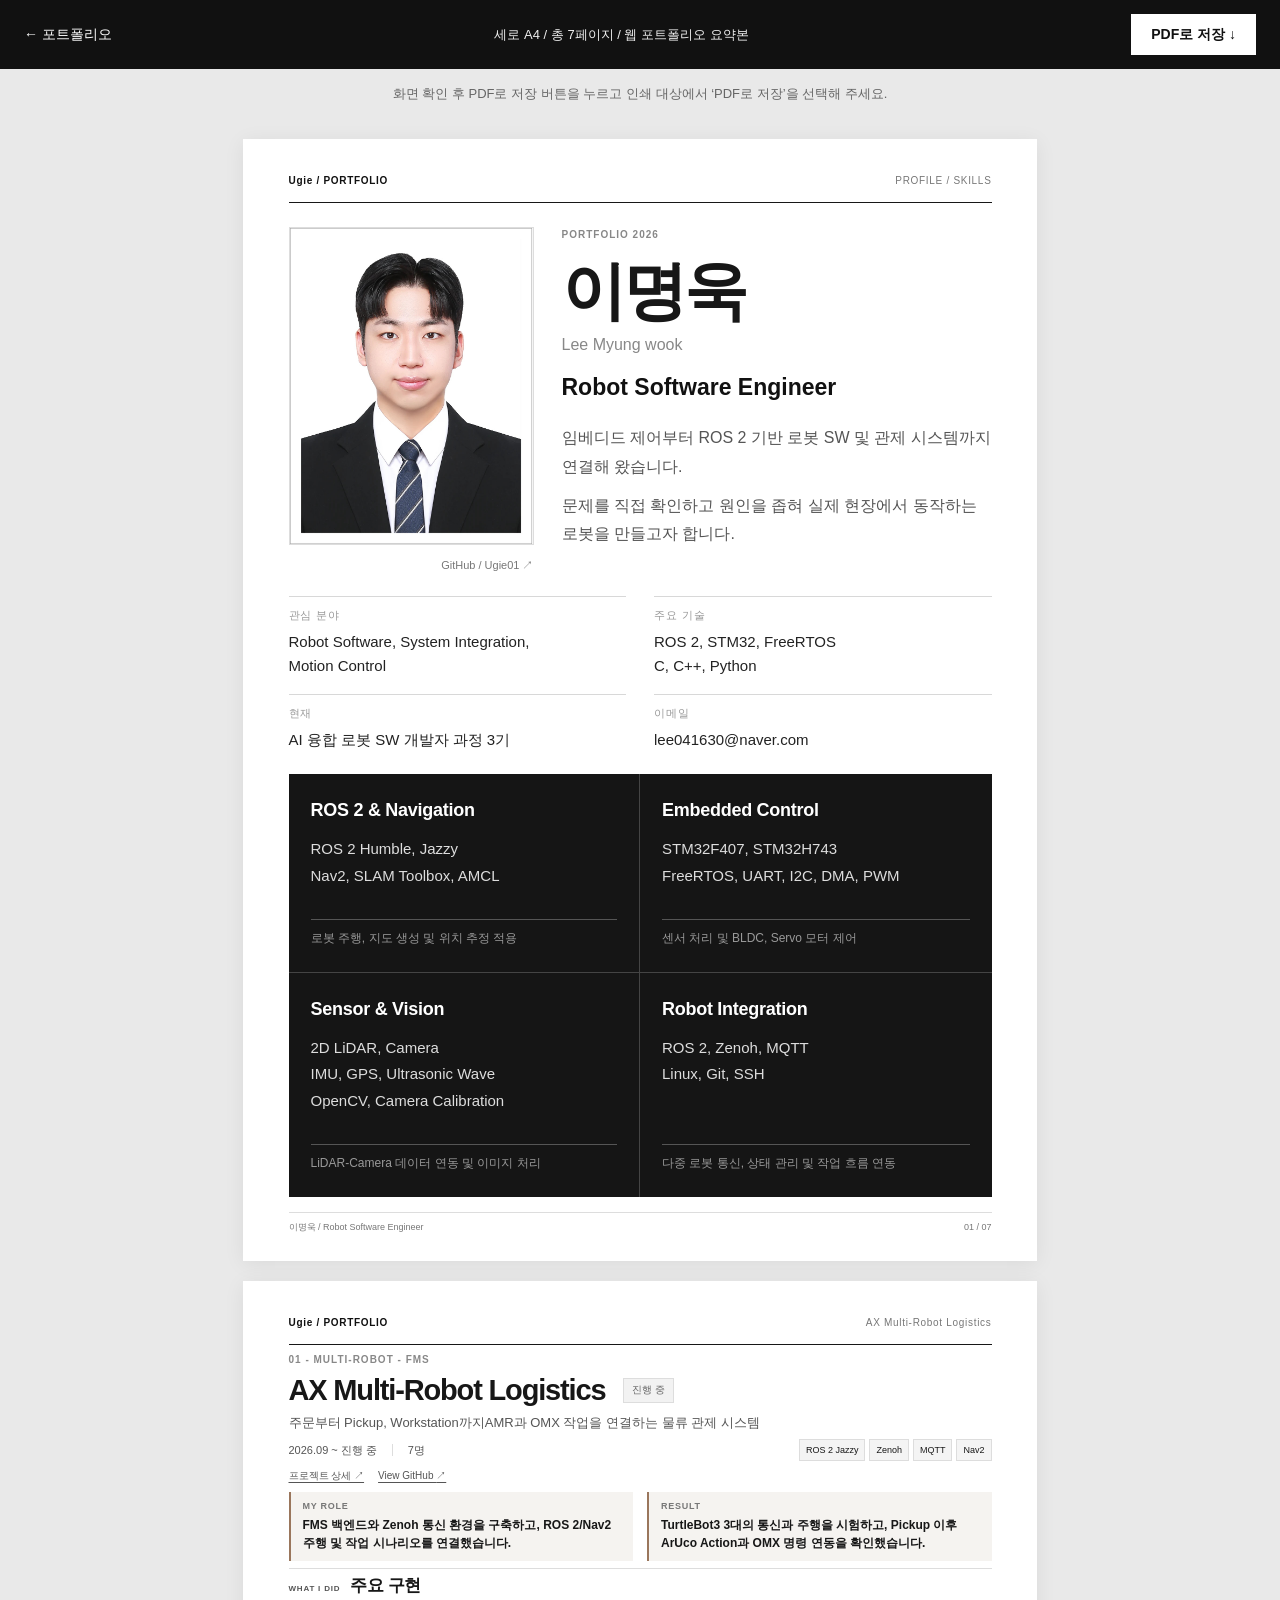
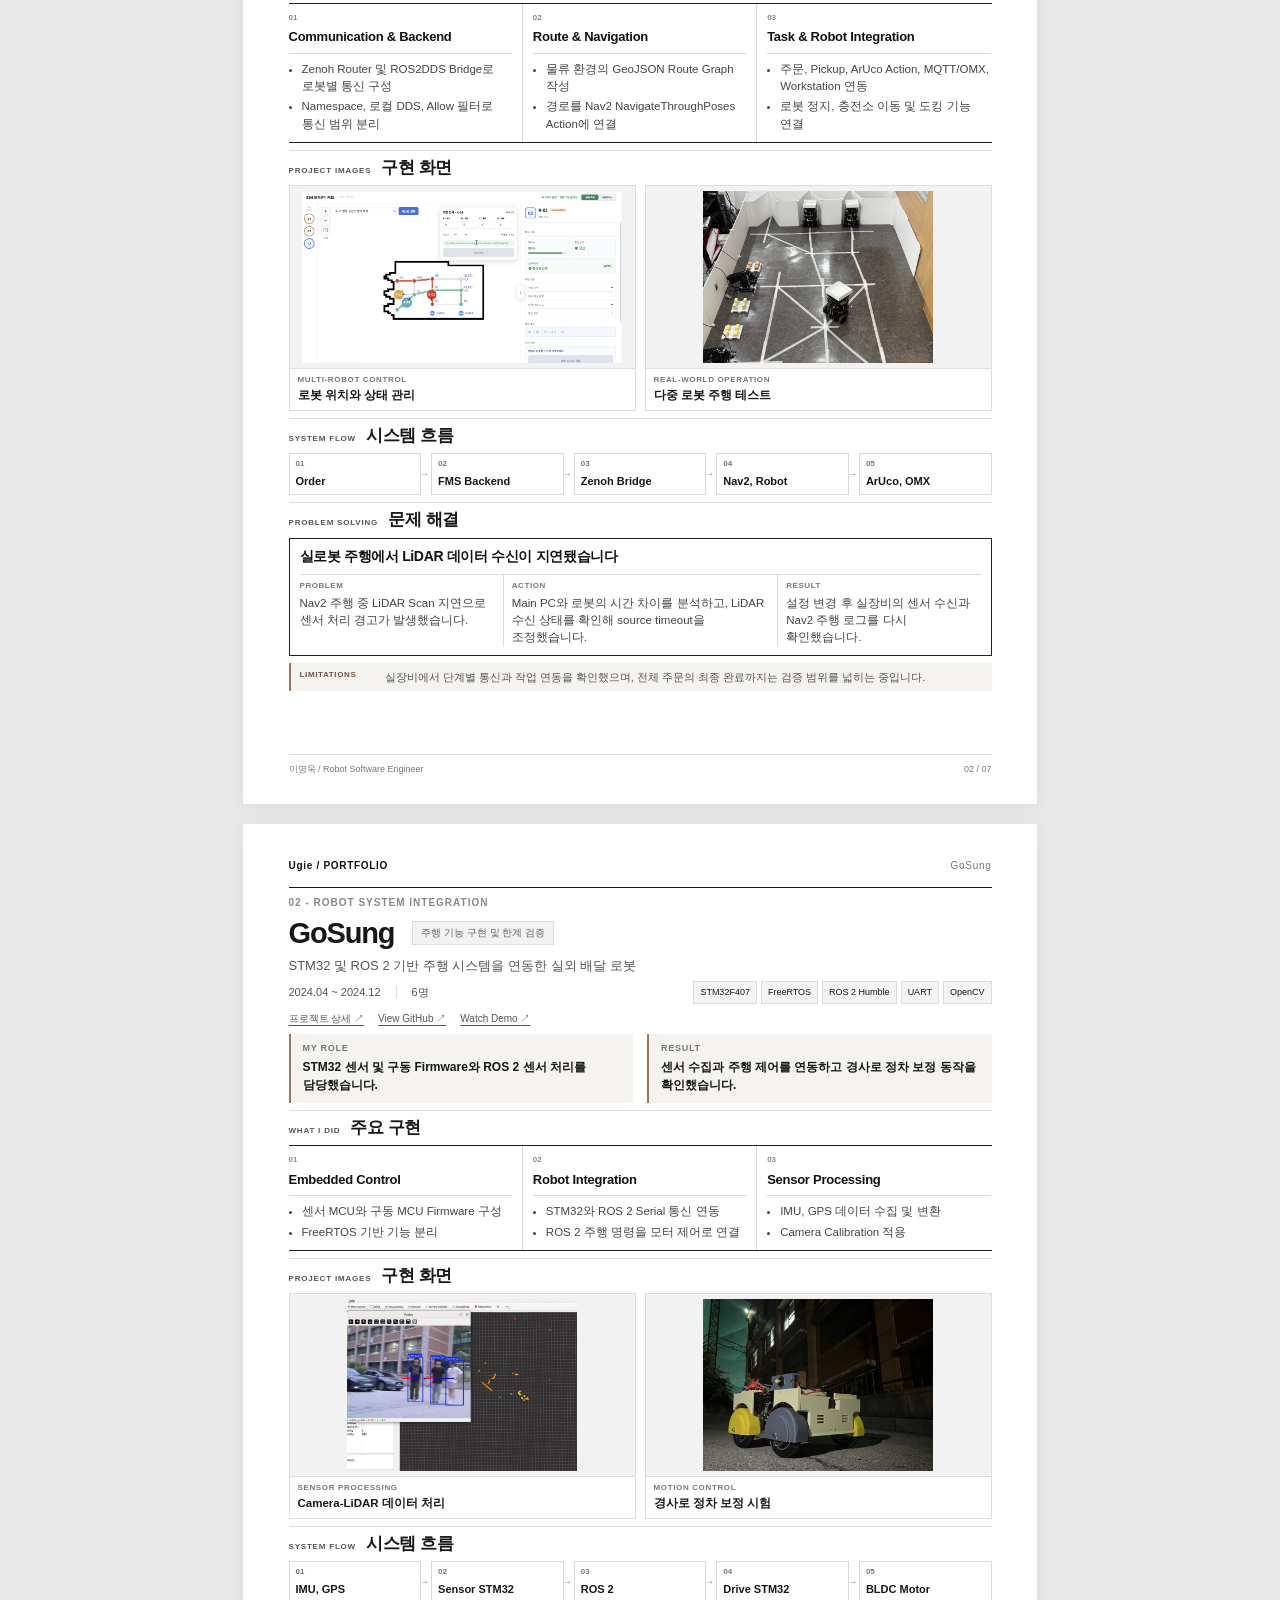
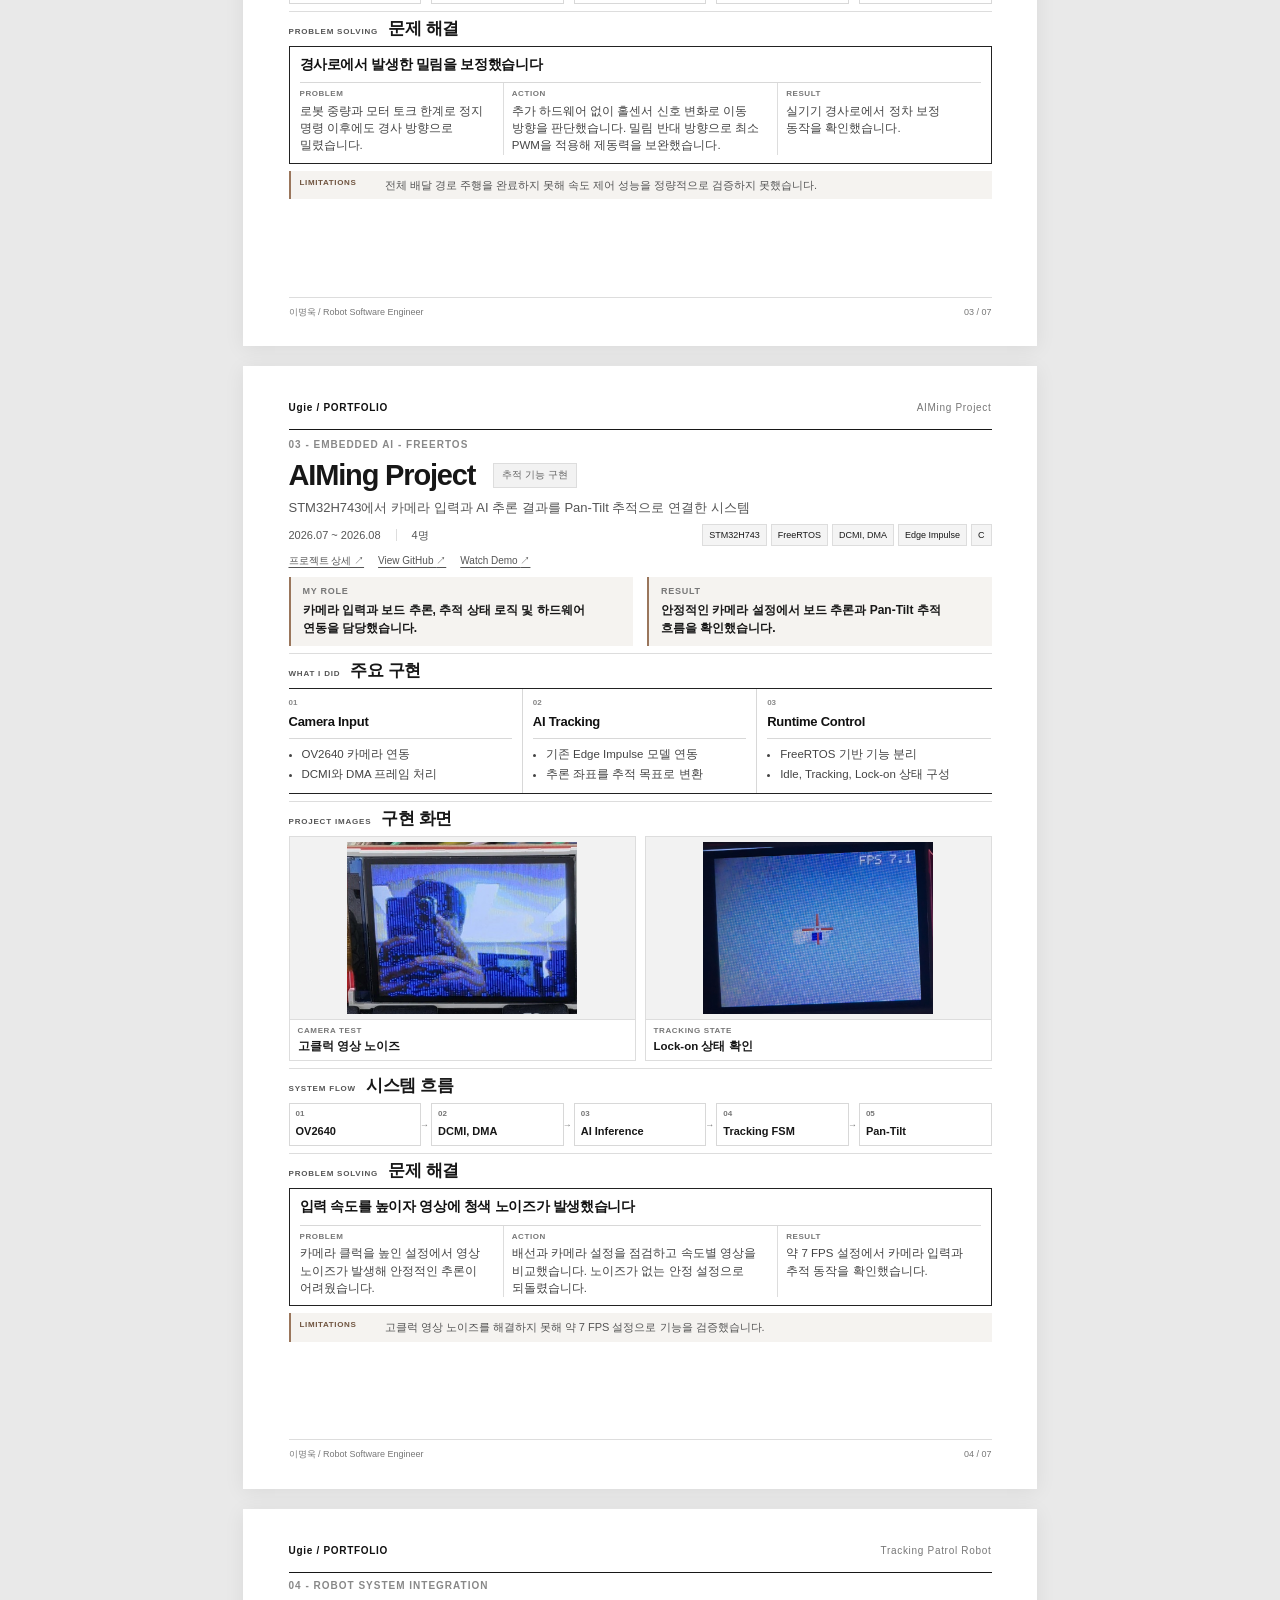
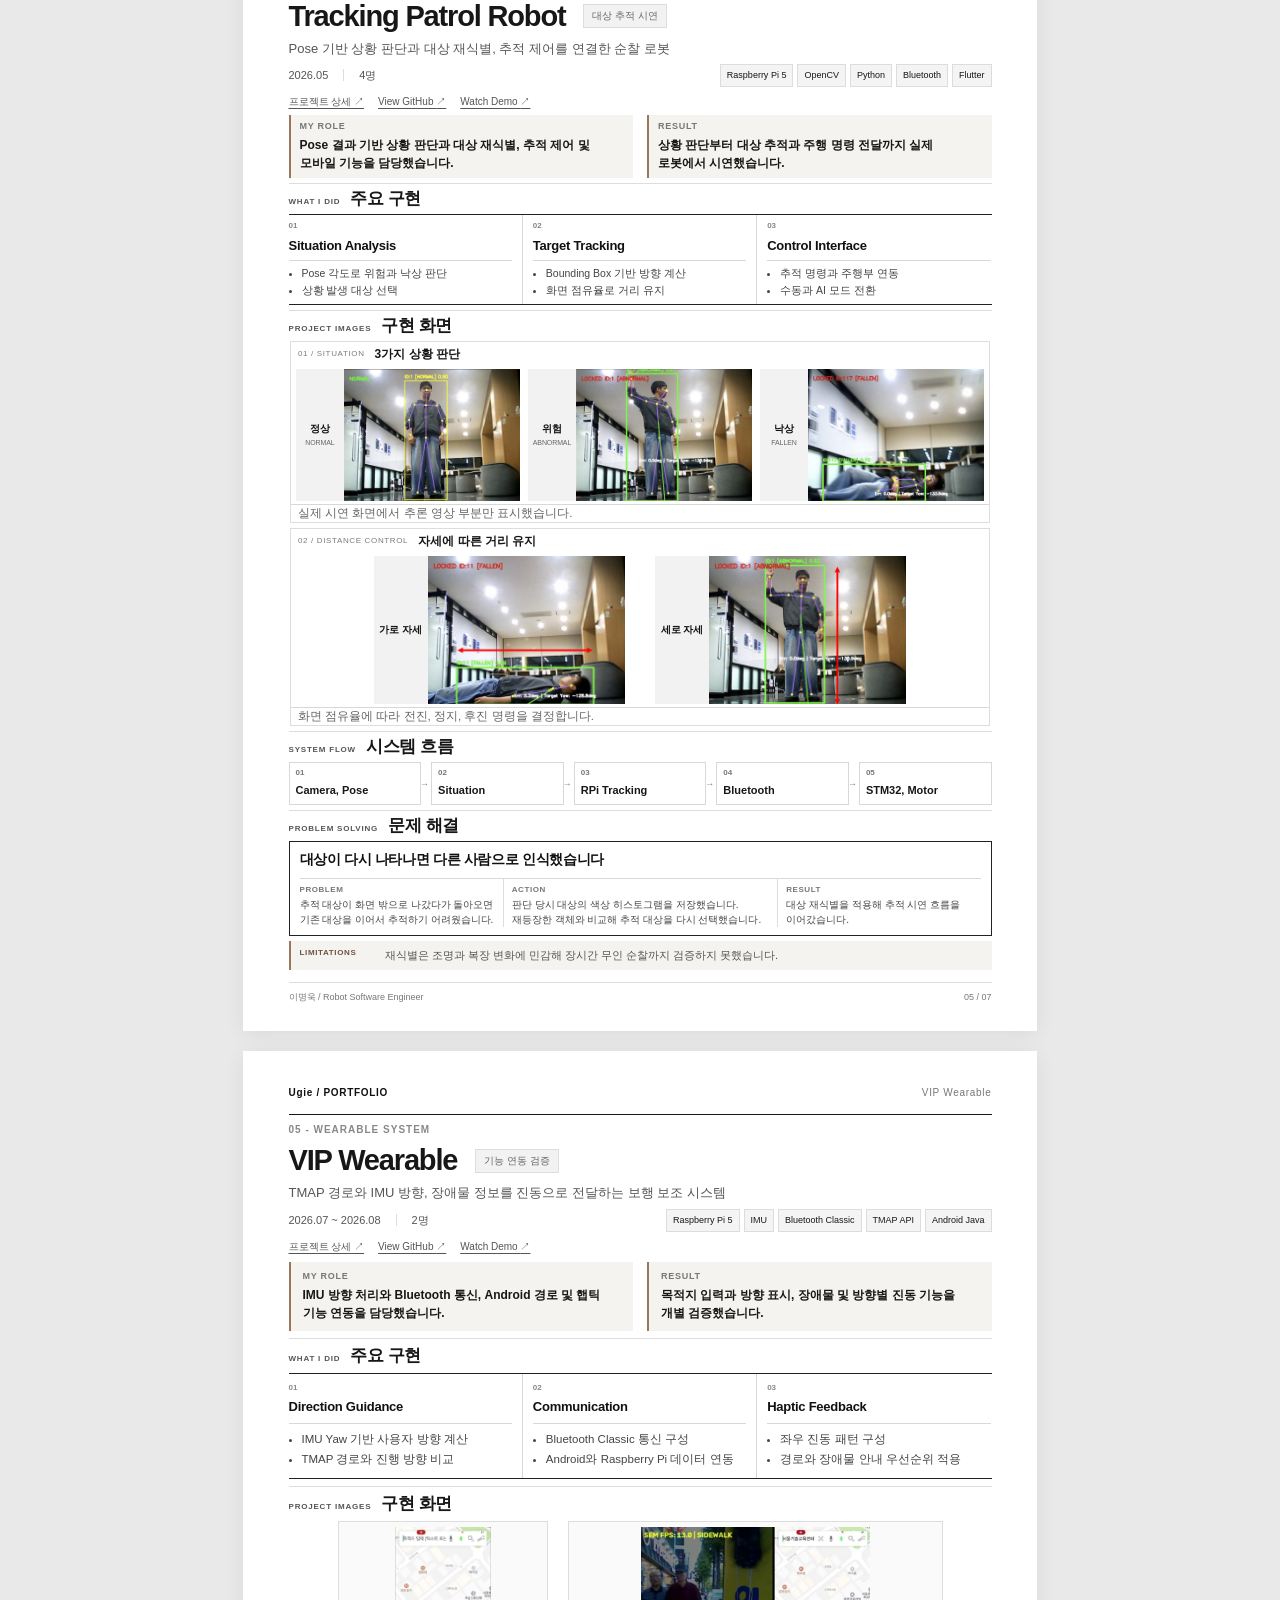
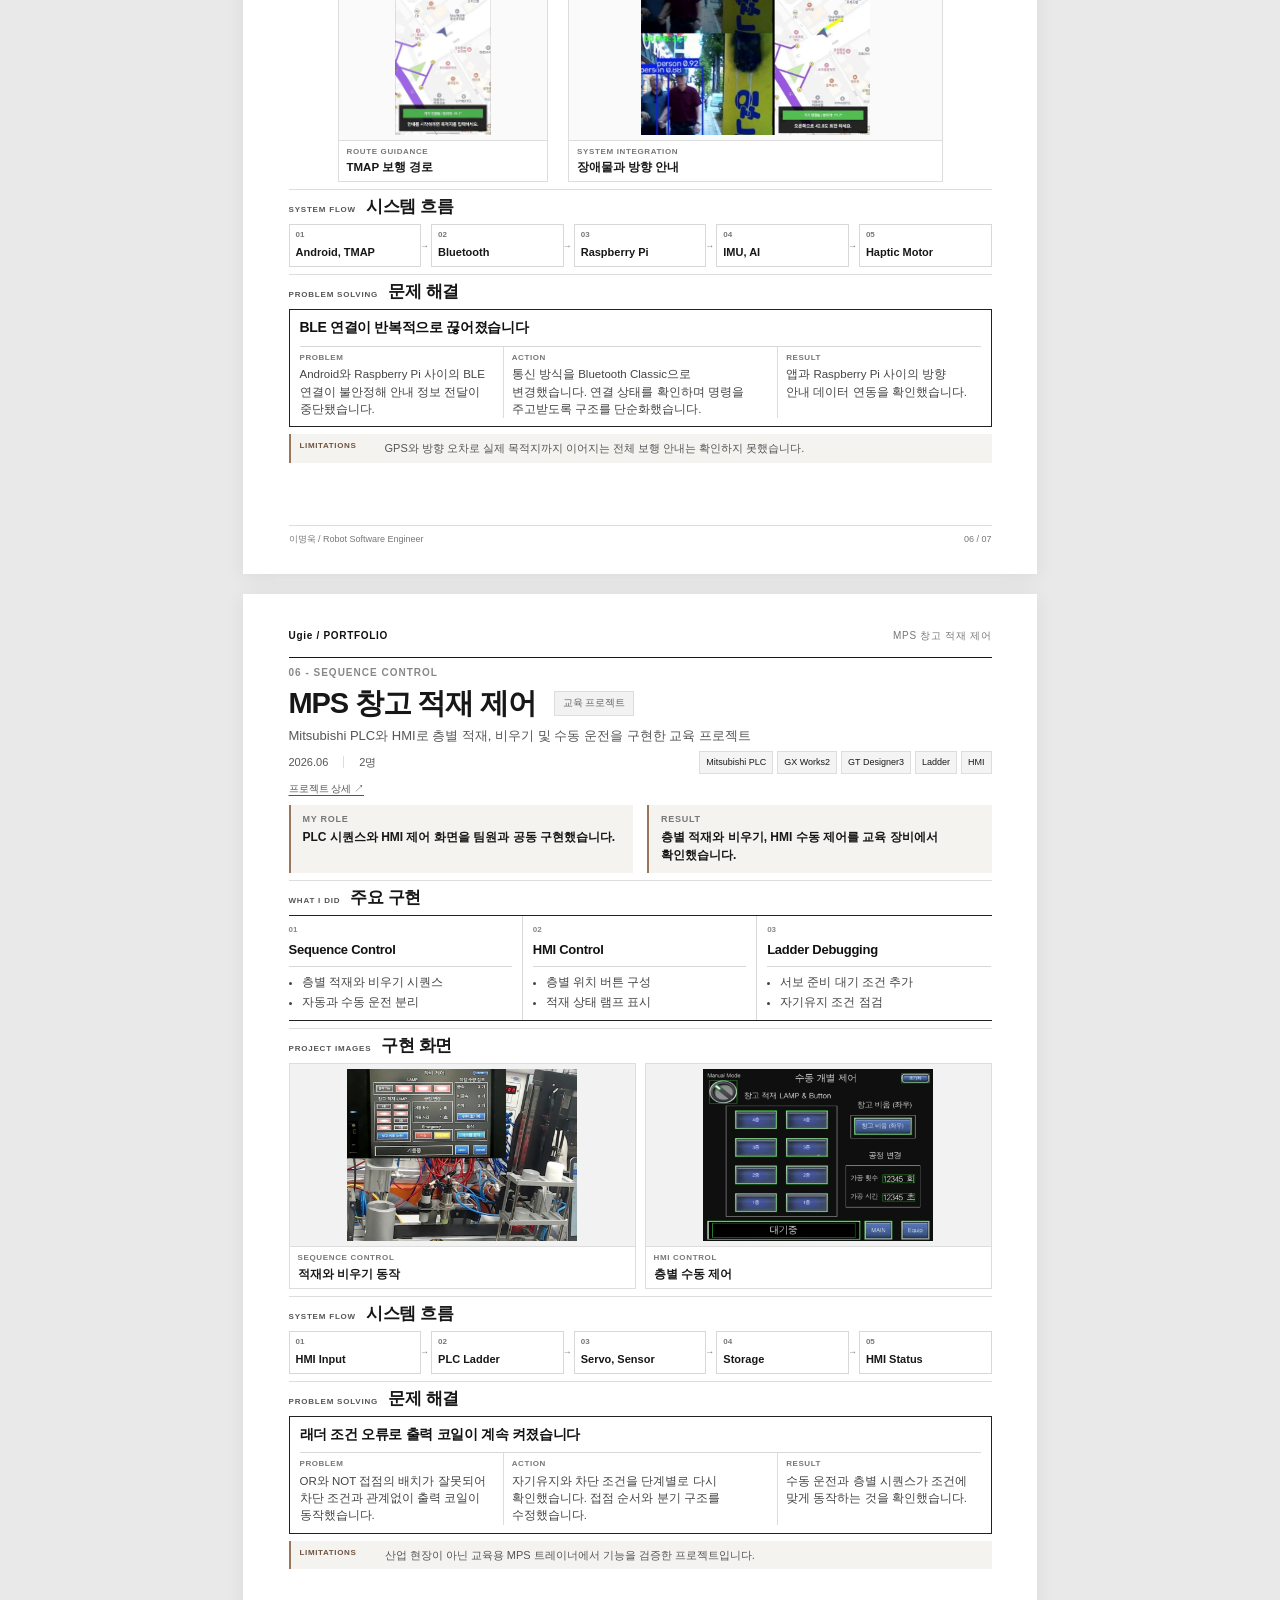
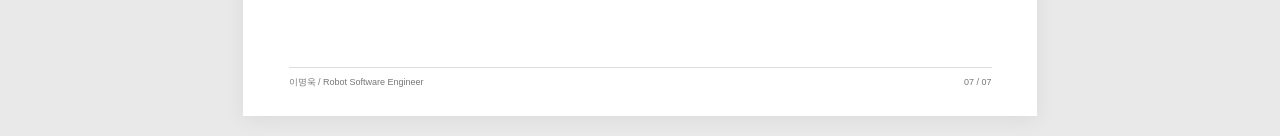
==== commit 3116e443: "style: 이미지 레이아웃 변경" ====
--- a/print.html
+++ b/print.html
@@ -6,20 +6,16 @@
   <title>이명욱_Robot_SW_Portfolio</title>
   <link rel="icon" href="assets/favicon.svg" type="image/svg+xml">
   <link rel="stylesheet" href="style.css?v=20261017images">
-  <link rel="stylesheet" href="print.css?v=20261017portrait">
-  <script src="print.js?v=20261017download" defer></script>
+  <link rel="stylesheet" href="print.css?v=20261017trackingleftv5">
+  <script src="print.js?v=20261017trackingleftv5" defer></script>
 </head>
 <body class="print-view">
   <header class="print-toolbar">
     <a href="index.html">← 포트폴리오</a>
     <p id="print-status" role="status">최신 포트폴리오를 불러오는 중입니다.</p>
-    <button id="save-pdf" type="button" onclick="window.print()">
-      PDF로 저장 ↓
-    </button>
+    <button id="save-pdf" type="button" onclick="window.print()" disabled>PDF로 저장 ↓</button>
   </header>
-  <p class="print-help">
-    PDF로 저장 버튼을 누른 후 인쇄 대상을 'PDF로 저장'으로 선택하세요.
-  </p>
+  <p class="print-help">화면 확인 후 PDF로 저장 버튼을 누르고 인쇄 대상에서 ‘PDF로 저장’을 선택해 주세요.</p>
   <main id="print-pages" aria-label="전체 포트폴리오 PDF 미리보기"></main>
   <noscript>최신 페이지를 불러오려면 브라우저의 JavaScript를 활성화해 주세요.</noscript>
 </body>
--- a/print.css
+++ b/print.css
@@ -194,9 +194,528 @@
 .pdf-skill h2{font-size:18px}
 .pdf-skill p{font-size:15px;line-height:1.75}
 .pdf-skill .pdf-skill-context{font-size:12px;line-height:1.7}
+
+/* =========================================================
+   A4 portrait / exactly one sheet per project (7 total)
+   Only PDF preview; original website layout stays unchanged.
+   ========================================================= */
+.pdf-project .pdf-body { gap: 7px; padding: 7px 0; }
+.pdf-project .detail-section { padding-top: 6px; }
+.pdf-project .detail-section-head { margin-bottom: 6px; }
+.pdf-project .detail-evidence-gallery,
+.pdf-project .detail-gallery { gap: 9px; }
+.pdf-project .detail-evidence-gallery img {
+  height: var(--pdf-image-height, 182px);
+  padding: 5px;
+  object-fit: contain;
+}
+.pdf-project .detail-evidence-gallery figcaption { padding: 6px 8px; }
+.pdf-project .detail-evidence-gallery figcaption strong { font-size: 11.5px; }
+.pdf-project .detail-evidence-gallery figcaption span { margin: 0 0 2px; }
+.pdf-project .detail-flow li { padding: 6px; }
+.pdf-project .detail-section-head h2 { font-size: 17px; }
+.pdf-project .problem-card { padding: 8px 10px; }
+.pdf-project .problem-card h3 { font-size: 14px; }
+.pdf-project .problem-steps > div { padding-top: 6px; }
+.pdf-project .limitations-card { padding: 6px 9px; }
+
+/* The app screenshot is tall, the obstacle demo nearly square. */
+.pdf-project .vip-evidence-gallery {
+  grid-template-columns: minmax(0, 36fr) minmax(0, 64fr);
+}
+.pdf-project .vip-evidence-gallery img {
+  height: var(--pdf-image-height, 218px);
+  object-fit: contain;
+}
+
+/* Keep Tracking's five images in ONE page:
+   one row of three situations, one row of two distance examples. */
+.pdf-project.tracking-page .detail-gallery {
+  grid-template-columns: minmax(0, 1fr);
+  gap: 7px;
+  align-items: stretch;
+}
+.pdf-project.tracking-page .tracking-figure-head {
+  display: flex;
+  align-items: baseline;
+  gap: 10px;
+  height: auto;
+  min-height: 18px;
+  padding: 1px 8px;
+}
+.pdf-project.tracking-page .tracking-figure-head span { font-size: 8px; }
+.pdf-project.tracking-page .tracking-figure-head strong { font-size: 12px; }
+.pdf-project.tracking-page .tracking-visual-grid { gap: 4px; padding: 3px; }
+.pdf-project.tracking-page .contribution-card ul { font-size: 10.5px; line-height: 1.4; }
+.pdf-project.tracking-page .problem-steps p { font-size: 10.5px; line-height: 1.45; }
+.pdf-project.tracking-page .tracking-media {
+  height: var(--pdf-tracking-image-height, 100px);
+  background: #f0f0f0;
+  aspect-ratio: auto;
+}
+.pdf-project.tracking-page .tracking-media img {
+  width: 100%; height: 100%; object-fit: contain;
+}
+.pdf-project.tracking-page .tracking-panel-copy,
+.pdf-project.tracking-page .tracking-distance-grid .tracking-panel-copy {
+  height: 19px; min-height: 19px; padding: 2px 6px;
+}
+.pdf-project.tracking-page .tracking-panel-copy strong { font-size: 10px; }
+.pdf-project.tracking-page .tracking-panel-copy span,
+.pdf-project.tracking-page .tracking-distance-grid .tracking-panel-copy span {
+  font-size: 8px; line-height: 1.25; white-space: normal;
+}
+.pdf-project.tracking-page .tracking-figure > figcaption {
+  height: 17px; min-height: 17px;
+  padding: 2px 8px; font-size: 8px; line-height: 1.2;
+}
+/* Applied only when the expanded tracking layout physically cannot fit. */
+.pdf-project.tracking-page.pdf-tracking-fallback .detail-gallery {
+  grid-template-columns: repeat(2, minmax(0, 1fr));
+}
+.pdf-project.tracking-page.pdf-tracking-fallback .tracking-media {
+  height: var(--pdf-tracking-image-height, 88px);
+}
+.pdf-project.pdf-density-compact .pdf-body { gap: 5px; padding: 5px 0; }
+.pdf-project.pdf-density-compact .detail-section { padding-top: 4px; }
+.pdf-project.pdf-density-compact .detail-section-head { margin-bottom: 4px; }
+.pdf-project.pdf-density-compact .detail-keyline > div { padding: 6px 9px; }
+.pdf-project.pdf-density-compact .contribution-card,
+.pdf-project.pdf-density-compact .contribution-card:first-child,
+.pdf-project.pdf-density-compact .contribution-card:last-child { padding-top: 6px; padding-bottom: 6px; }
+.pdf-project.pdf-density-compact .contribution-card ul { margin-top: 5px; padding-top: 5px; }
+.pdf-project.pdf-density-compact .problem-steps p { font-size: 10px; }
+
+
+/* =========================================================
+   Centered evidence layouts: Tracking and VIP only.
+   Keep the web page unchanged and preserve all project images.
+   ========================================================= */
+/* Tracking: no need for full-bleed gray media bars. */
+.pdf-project.tracking-page .detail-gallery {
+  width: min(100%, 630px);
+  margin-inline: auto;
+}
+.pdf-project.tracking-page .tracking-figure {
+  background: #fff;
+}
+.pdf-project.tracking-page .tracking-status-grid,
+.pdf-project.tracking-page .tracking-distance-grid {
+  display: flex;
+  justify-content: center;
+  align-items: stretch;
+  gap: 7px;
+  padding: 5px 7px;
+  background: #fff;
+}
+.pdf-project.tracking-page .tracking-status-grid .tracking-panel {
+  flex: 0 1 175px;
+}
+.pdf-project.tracking-page .tracking-distance-grid .tracking-panel {
+  flex: 0 1 210px;
+}
+.pdf-project.tracking-page .tracking-media {
+  background: #fff;
+}
+.pdf-project.tracking-page .tracking-media img {
+  object-fit: contain;
+}
+.pdf-project.tracking-page .tracking-panel {
+  border-color: #d9d9d9;
+}
+/* VIP: keep the 36:64 grouping but avoid extra-wide photo frames. */
+.pdf-project .vip-evidence-gallery {
+  width: min(100%, 605px);
+  margin-inline: auto;
+  grid-template-columns: minmax(0, 36fr) minmax(0, 64fr);
+  column-gap: 20px;
+}
+.pdf-project .vip-evidence-gallery figure,
+.pdf-project .vip-evidence-gallery img {
+  background: #fafafa;
+}
+
 @media print{
   html,body.print-view{margin:0;padding:0;background:#fff;print-color-adjust:exact;-webkit-print-color-adjust:exact}
   .print-toolbar,.print-help,noscript{display:none!important}
   .pdf-sheet{margin:0;box-shadow:none;break-after:page;break-inside:avoid}
   .pdf-sheet:last-child{break-after:auto}
 }
+
+/* Print is available only after all seven pages are fully generated. */
+.print-toolbar #save-pdf:disabled { opacity: .48; cursor: wait; }
+
+
+/* =========================================================
+   Tracking PDF only: labels ABOVE their photos, not below.
+   Natural photo proportions are preserved. Other projects
+   and original website layouts are unaffected.
+   ========================================================= */
+.pdf-project.tracking-page .tracking-panel {
+  display: flex;
+  flex-direction: column;
+  overflow: hidden;
+  border-color: #d8d8d8;
+}
+.pdf-project.tracking-page .tracking-panel-copy,
+.pdf-project.tracking-page .tracking-distance-grid .tracking-panel-copy {
+  order: -1;
+  display: flex;
+  align-items: center;
+  justify-content: flex-start;
+  gap: 7px;
+  min-height: 18px;
+  height: 18px;
+  padding: 1px 6px;
+  margin: 0;
+  border-top: 0;
+  border-bottom: 1px solid #e0e0e0;
+  background: #fff;
+  line-height: 1.2;
+}
+.pdf-project.tracking-page .tracking-panel-copy strong,
+.pdf-project.tracking-page .tracking-distance-grid .tracking-panel-copy strong {
+  display: inline;
+  font-size: 10px;
+  margin: 0;
+  line-height: 1.2;
+}
+.pdf-project.tracking-page .tracking-panel-copy span,
+.pdf-project.tracking-page .tracking-distance-grid .tracking-panel-copy span {
+  display: inline;
+  font-size: 8px;
+  white-space: nowrap;
+  line-height: 1.2;
+}
+.pdf-project.tracking-page .tracking-media {
+  order: 0;
+  height: var(--pdf-tracking-image-height, 125px);
+  background: #fff;
+}
+.pdf-project.tracking-page .tracking-distance-grid .tracking-media {
+  height: calc(var(--pdf-tracking-image-height, 125px) + 12px);
+}
+.pdf-project.tracking-page.pdf-tracking-fallback .tracking-media {
+  height: var(--pdf-tracking-image-height, 88px);
+}
+
+/* Pack the same five images more efficiently into the single A4 sheet. */
+.pdf-project.tracking-page .detail-gallery { gap: 5px; }
+.pdf-project.tracking-page .tracking-figure-head {
+  min-height: 24px;
+  height: 24px;
+  padding: 4px 7px;
+  display: flex;
+  align-items: center;
+  gap: 10px;
+}
+.pdf-project.tracking-page .tracking-status-grid,
+.pdf-project.tracking-page .tracking-distance-grid { padding-block: 2px; }
+.pdf-project.tracking-page .tracking-panel-copy,
+.pdf-project.tracking-page .tracking-distance-grid .tracking-panel-copy {
+  min-height: 16px;
+  height: 16px;
+}
+.pdf-project.tracking-page .tracking-figure > figcaption {
+  min-height: 18px;
+  height: 18px;
+  padding: 1px 7px;
+  font-size: 11.5px;
+  line-height: 1.4;
+  display: flex;
+  align-items: center;
+}
+
+
+/* =========================================================
+   Tracking PDF: labels in a NARROW LEFT RAIL beside each photo.
+   The media is centered, never cropped.  This overrides the
+   earlier top-label rules only on the PDF Tracking page.
+   ========================================================= */
+.pdf-project.tracking-page .detail-gallery {
+  width: min(100%, 700px);
+  margin-inline: auto;
+  gap: 5px;
+}
+.pdf-project.tracking-page .tracking-status-grid {
+  display: grid;
+  grid-template-columns: repeat(3, minmax(0, 1fr));
+  justify-content: stretch;
+  gap: 7px;
+  padding: 3px 5px;
+}
+.pdf-project.tracking-page .tracking-distance-grid {
+  display: flex;
+  justify-content: center;
+  gap: 9px;
+  padding: 3px 5px;
+}
+.pdf-project.tracking-page .tracking-status-grid .tracking-panel,
+.pdf-project.tracking-page .tracking-distance-grid .tracking-panel {
+  display: grid;
+  grid-template-rows: minmax(0, 1fr);
+  align-items: stretch;
+  min-width: 0;
+  max-width: none;
+  margin: 0;
+  overflow: hidden;
+  border: 1px solid #d9d9d9;
+  background: #fff;
+}
+.pdf-project.tracking-page .tracking-status-grid .tracking-panel {
+  width: auto;
+  grid-template-columns: 54px minmax(0, 1fr);
+}
+.pdf-project.tracking-page .tracking-distance-grid .tracking-panel {
+  flex: 0 1 288px;
+  width: 288px;
+  grid-template-columns: 67px minmax(0, 1fr);
+}
+.pdf-project.tracking-page .tracking-panel-copy,
+.pdf-project.tracking-page .tracking-distance-grid .tracking-panel-copy {
+  order: -1;
+  grid-column: 1;
+  grid-row: 1;
+  display: flex;
+  flex-direction: column;
+  align-items: center;
+  justify-content: center;
+  gap: 2px;
+  min-height: 0;
+  height: auto;
+  min-width: 0;
+  width: auto;
+  margin: 0;
+  padding: 4px 4px;
+  border: 0;
+  border-right: 1px solid #e1e1e1;
+  background: #fff;
+  text-align: center;
+  line-height: 1.2;
+  overflow: visible;
+}
+.pdf-project.tracking-page .tracking-panel-copy strong,
+.pdf-project.tracking-page .tracking-distance-grid .tracking-panel-copy strong {
+  display: block;
+  max-width: 100%;
+  margin: 0;
+  color: #111;
+  font-size: 10px;
+  font-weight: 750;
+  line-height: 1.28;
+  white-space: nowrap;
+}
+.pdf-project.tracking-page .tracking-panel-copy span,
+.pdf-project.tracking-page .tracking-distance-grid .tracking-panel-copy span {
+  display: block;
+  max-width: 100%;
+  margin: 0;
+  color: #666;
+  font-size: 7.1px;
+  letter-spacing: -.015em;
+  line-height: 1.2;
+  white-space: nowrap;
+}
+.pdf-project.tracking-page .tracking-media,
+.pdf-project.tracking-page .tracking-distance-grid .tracking-media,
+.pdf-project.tracking-page.pdf-tracking-fallback .tracking-media {
+  order: 0;
+  grid-column: 2;
+  grid-row: 1;
+  min-width: 0;
+  width: 100%;
+  height: var(--pdf-tracking-image-height, 145px);
+  padding: 0;
+  margin: 0;
+  overflow: hidden;
+  background: #fff;
+  aspect-ratio: auto;
+}
+.pdf-project.tracking-page .tracking-distance-grid .tracking-media {
+  height: calc(var(--pdf-tracking-image-height, 145px) + 3px);
+}
+.pdf-project.tracking-page .tracking-media img {
+  display: block;
+  width: 100%;
+  height: 100%;
+  object-fit: contain;
+  object-position: center;
+  padding: 0;
+  margin: 0;
+  max-width: 100%;
+  max-height: 100%;
+}
+
+/* Tracking PDF - VIP 스타일의 간결한 이미지 영역 */
+
+/* 개별 카드 테두리 제거 */
+.pdf-project.tracking-page .tracking-status-grid .tracking-panel,
+.pdf-project.tracking-page .tracking-distance-grid .tracking-panel {
+    border: none;
+    background: #f2f2f2;
+}
+
+/* 왼쪽 라벨: 중앙 정렬, 구분선 제거 */
+.pdf-project.tracking-page .tracking-panel-copy,
+.pdf-project.tracking-page .tracking-distance-grid .tracking-panel-copy {
+    align-items: center;
+    justify-content: center;
+    text-align: center;
+    border: none;
+    border-right: none;
+    background: #f2f2f2;
+}
+
+/* 이미지 영역도 같은 배경으로 통일 */
+.pdf-project.tracking-page .tracking-media,
+.pdf-project.tracking-page .tracking-distance-grid .tracking-media {
+    background: #f2f2f2;
+}
+
+/* 이미지가 잘리지 않도록 원본 비율 유지 */
+.pdf-project.tracking-page .tracking-media img {
+    object-fit: contain;
+    object-position: center;
+}
+
+/* Tracking PDF - 라벨 중앙 정렬 */
+.pdf-project.tracking-page .tracking-panel-copy,
+.pdf-project.tracking-page .tracking-distance-grid .tracking-panel-copy {
+    display: flex;
+    flex-direction: column;
+    align-items: center;
+    justify-content: center;
+    text-align: center;
+    padding: 4px 3px;
+    border: none;
+    background: #f2f2f2;
+}
+
+/* Tracking PDF - 사진과 배경 통일 */
+.pdf-project.tracking-page .tracking-panel,
+.pdf-project.tracking-page .tracking-distance-grid .tracking-panel,
+.pdf-project.tracking-page .tracking-media,
+.pdf-project.tracking-page .tracking-distance-grid .tracking-media {
+    background: #f2f2f2;
+    border: none;
+}
+
+/* 사진을 왼쪽 라벨 영역 바로 옆에 배치 */
+.pdf-project.tracking-page .tracking-media img {
+    display: block;
+    width: 100%;
+    height: 100%;
+    object-fit: contain;
+    object-position: left center;
+}
+
+/* ============================================================
+   FINAL: Tracking 사진 원본(1600x1200, 4:3)에 맞춘 카드 배치
+   - 중복된 이전 Tracking CSS는 변경하지 않고 마지막에 덮어씀
+   - 사진은 자르지 않음 / 왼쪽 라벨 가로, 세로 중앙
+   - Tracking PDF만 적용
+   ============================================================ */
+.pdf-project.tracking-page .tracking-status-grid,
+.pdf-project.tracking-page .tracking-distance-grid {
+    display: flex;
+    align-items: stretch;
+    justify-content: center;
+    gap: 8px;
+    padding: 3px 0;
+    background: #fff;
+}
+.pdf-project.tracking-page .tracking-status-grid .tracking-panel,
+.pdf-project.tracking-page .tracking-distance-grid .tracking-panel {
+    display: grid;
+    grid-template-rows: auto;
+    grid-template-columns: 48px auto;
+    width: max-content;
+    max-width: 100%;
+    flex: none;
+    min-width: 0;
+    margin: 0;
+    padding: 0;
+    border: none;
+    overflow: visible;
+    background: #f2f2f2;
+}
+.pdf-project.tracking-page .tracking-distance-grid .tracking-panel {
+    grid-template-columns: 64px auto;
+}
+.pdf-project.tracking-page .tracking-panel-copy,
+.pdf-project.tracking-page .tracking-distance-grid .tracking-panel-copy {
+    grid-column: 1;
+    grid-row: 1;
+    display: flex;
+    flex-direction: column;
+    align-items: center;
+    justify-content: center;
+    text-align: center;
+    gap: 3px;
+    min-width: 0;
+    width: 100%;
+    height: 100%;
+    min-height: 0;
+    padding: 3px 2px;
+    border: 0;
+    margin: 0;
+    background: #f2f2f2;
+}
+.pdf-project.tracking-page .tracking-panel-copy strong,
+.pdf-project.tracking-page .tracking-distance-grid .tracking-panel-copy strong {
+    display: block;
+    font-size: 10px;
+    line-height: 1.3;
+    text-align: center;
+    white-space: nowrap;
+}
+.pdf-project.tracking-page .tracking-panel-copy span,
+.pdf-project.tracking-page .tracking-distance-grid .tracking-panel-copy span {
+    display: block;
+    font-size: 7px;
+    line-height: 1.3;
+    white-space: nowrap;
+    text-align: center;
+}
+.pdf-project.tracking-page .tracking-media,
+.pdf-project.tracking-page .tracking-distance-grid .tracking-media,
+.pdf-project.tracking-page.pdf-tracking-fallback .tracking-media {
+    grid-column: 2;
+    grid-row: 1;
+    display: block;
+    width: auto;
+    min-width: 0;
+    height: min(var(--pdf-tracking-image-height, 132px), 132px);
+    aspect-ratio: 4 / 3;
+    padding: 0;
+    margin: 0;
+    background: #f2f2f2;
+    overflow: hidden;
+}
+.pdf-project.tracking-page .tracking-distance-grid .tracking-media {
+    height: min(calc(var(--pdf-tracking-image-height, 145px) + 3px), 150px);
+}
+.pdf-project.tracking-page .tracking-media img {
+    display: block;
+    width: 100%;
+    height: 100%;
+    object-fit: contain;
+    object-position: center;
+    padding: 0;
+    margin: 0;
+}
+
+/* 하단 거리 유지 카드 간격 */
+.pdf-project.tracking-page .tracking-distance-grid {
+    display: flex;
+    justify-content: center;
+    gap: 30px;
+    padding: 3px 5px;
+}
+
+/* 하단 두 카드 크기와 라벨 너비 */
+.pdf-project.tracking-page .tracking-distance-grid .tracking-panel {
+    flex: none;
+    width: max-content;
+    grid-template-columns: 54px minmax(0, 1fr);
+}
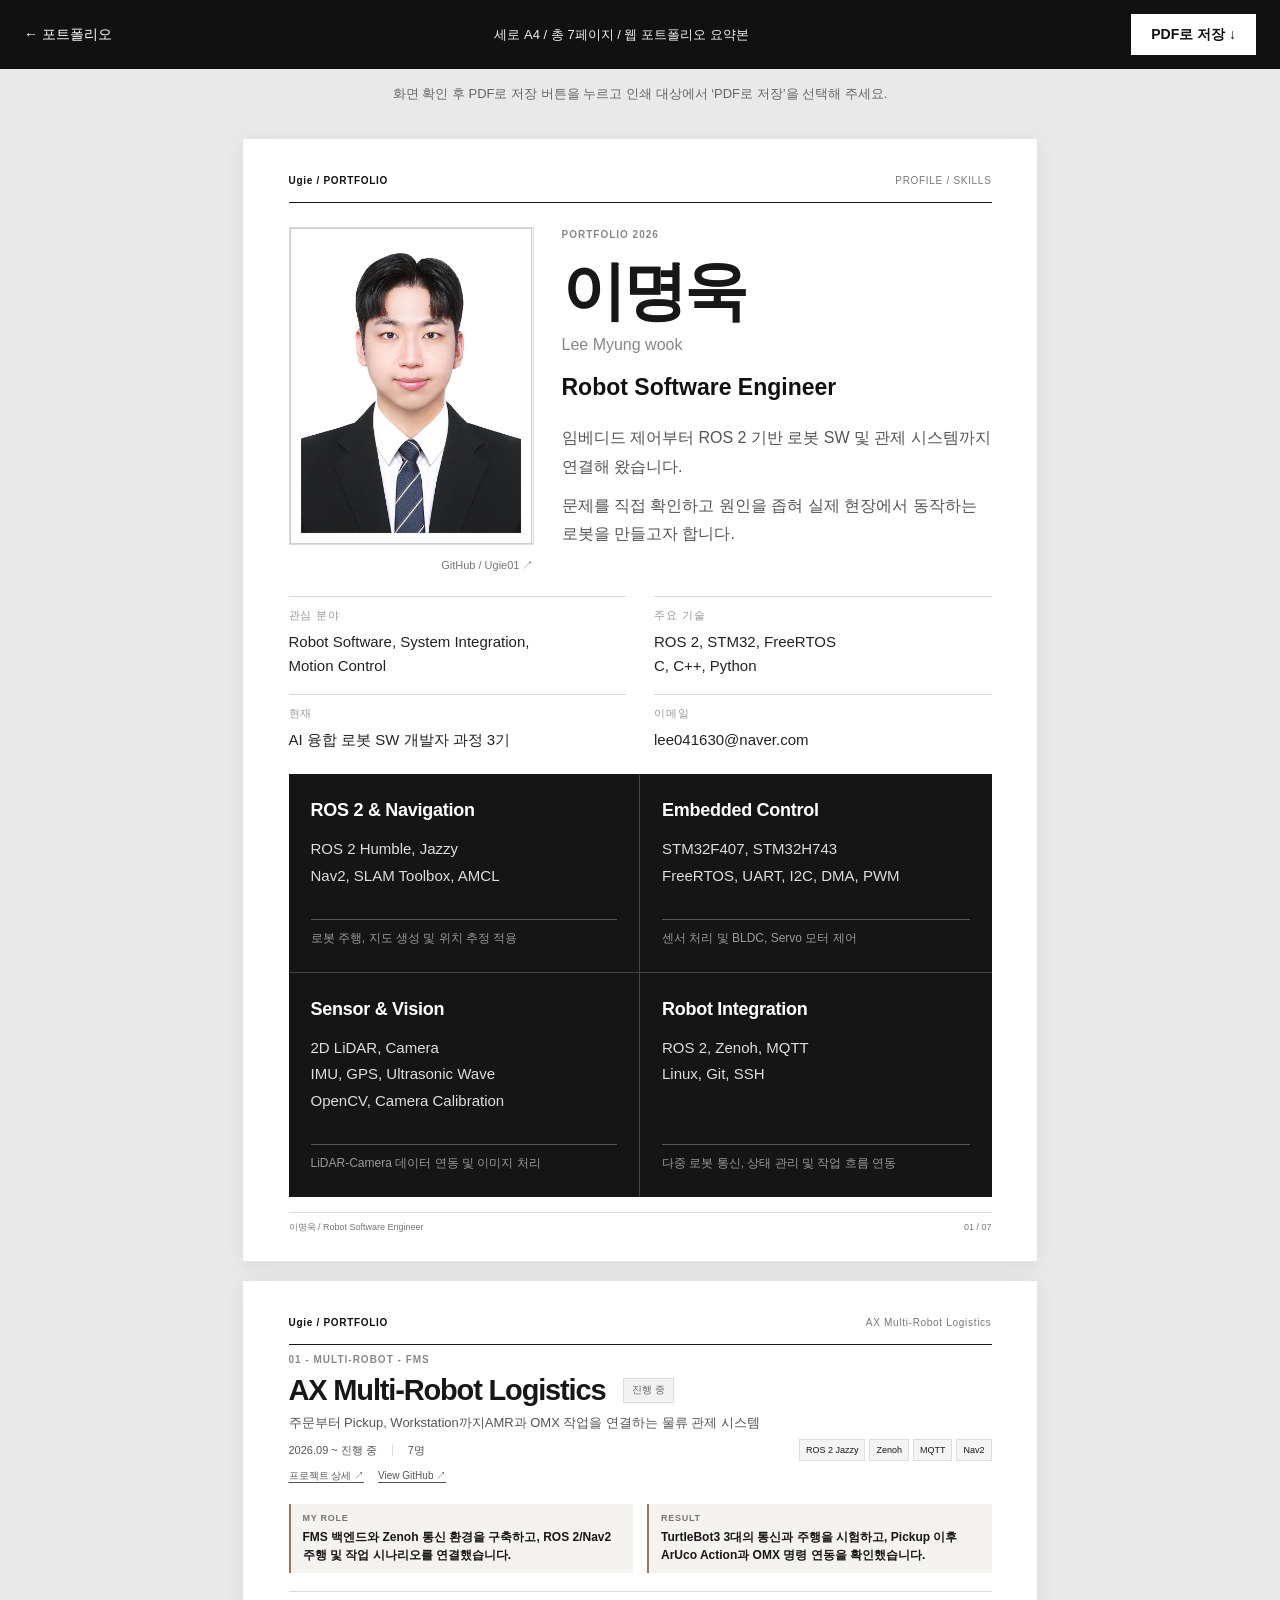
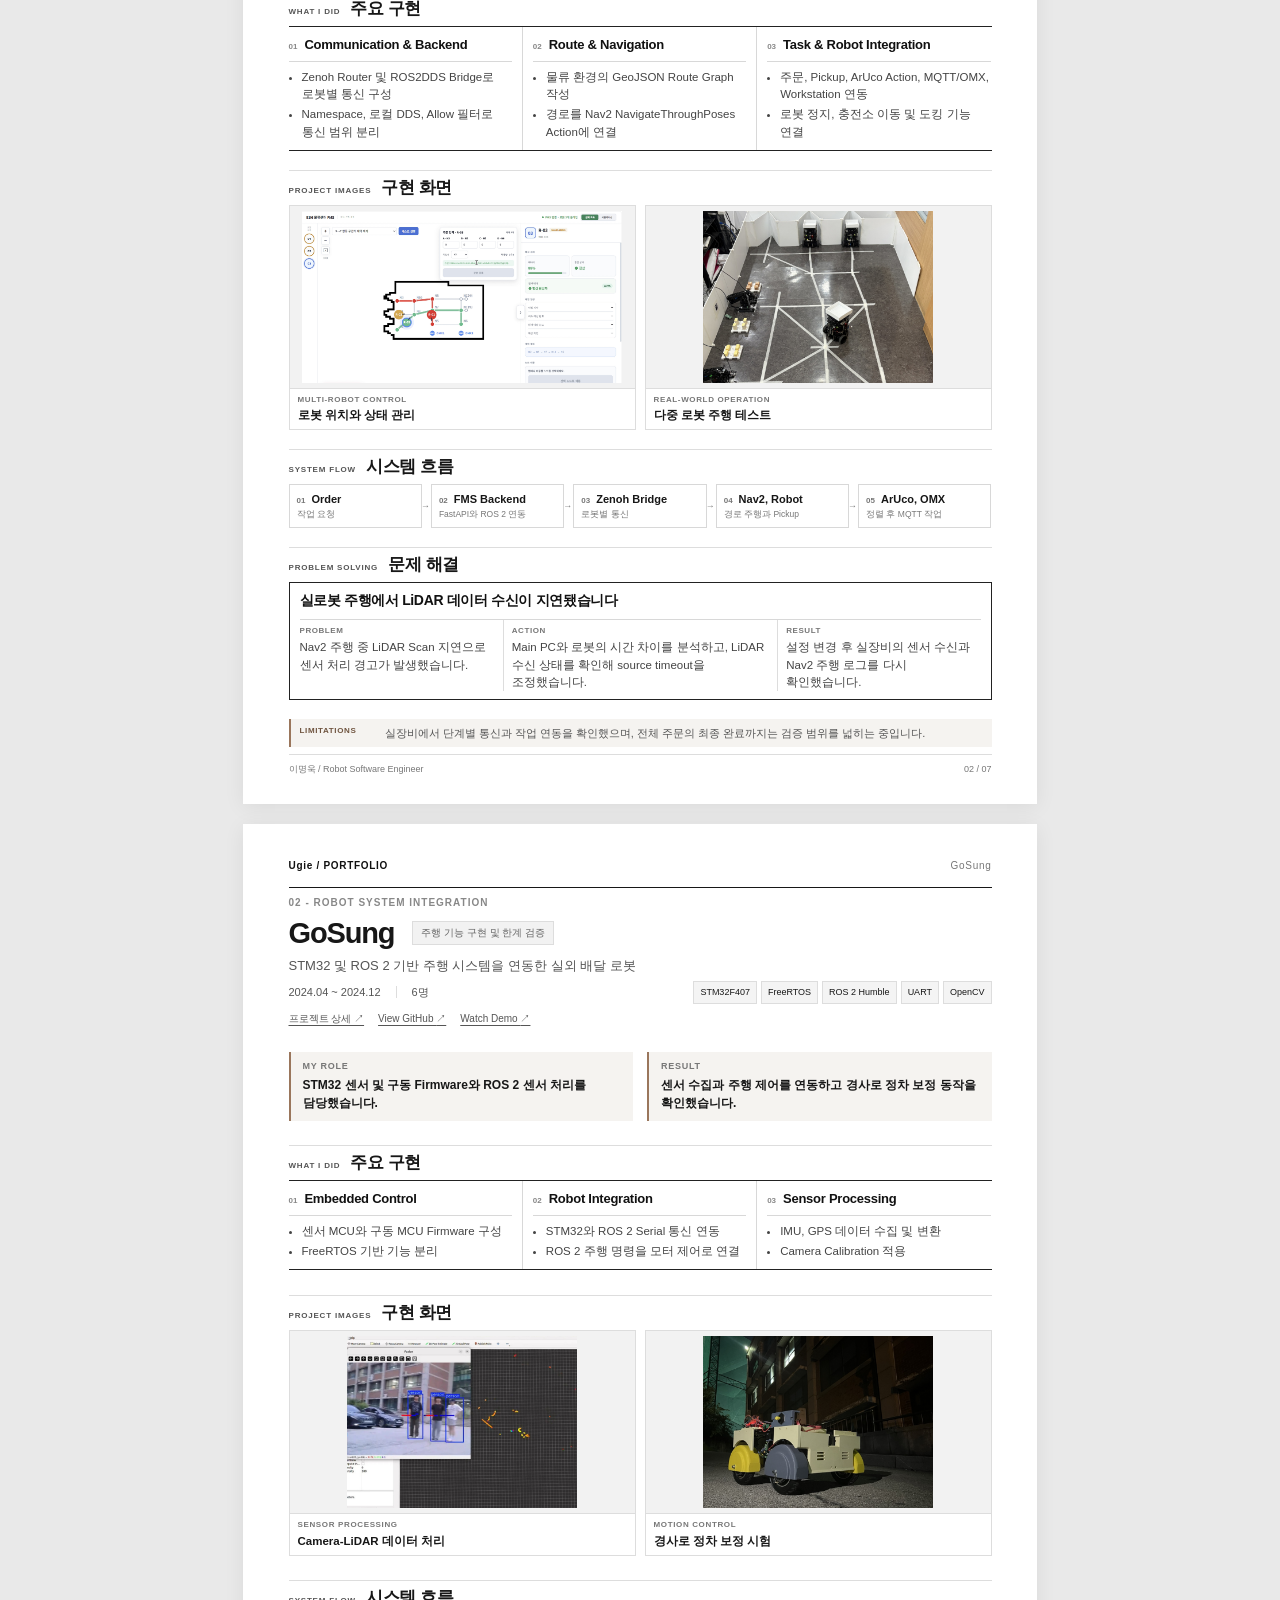
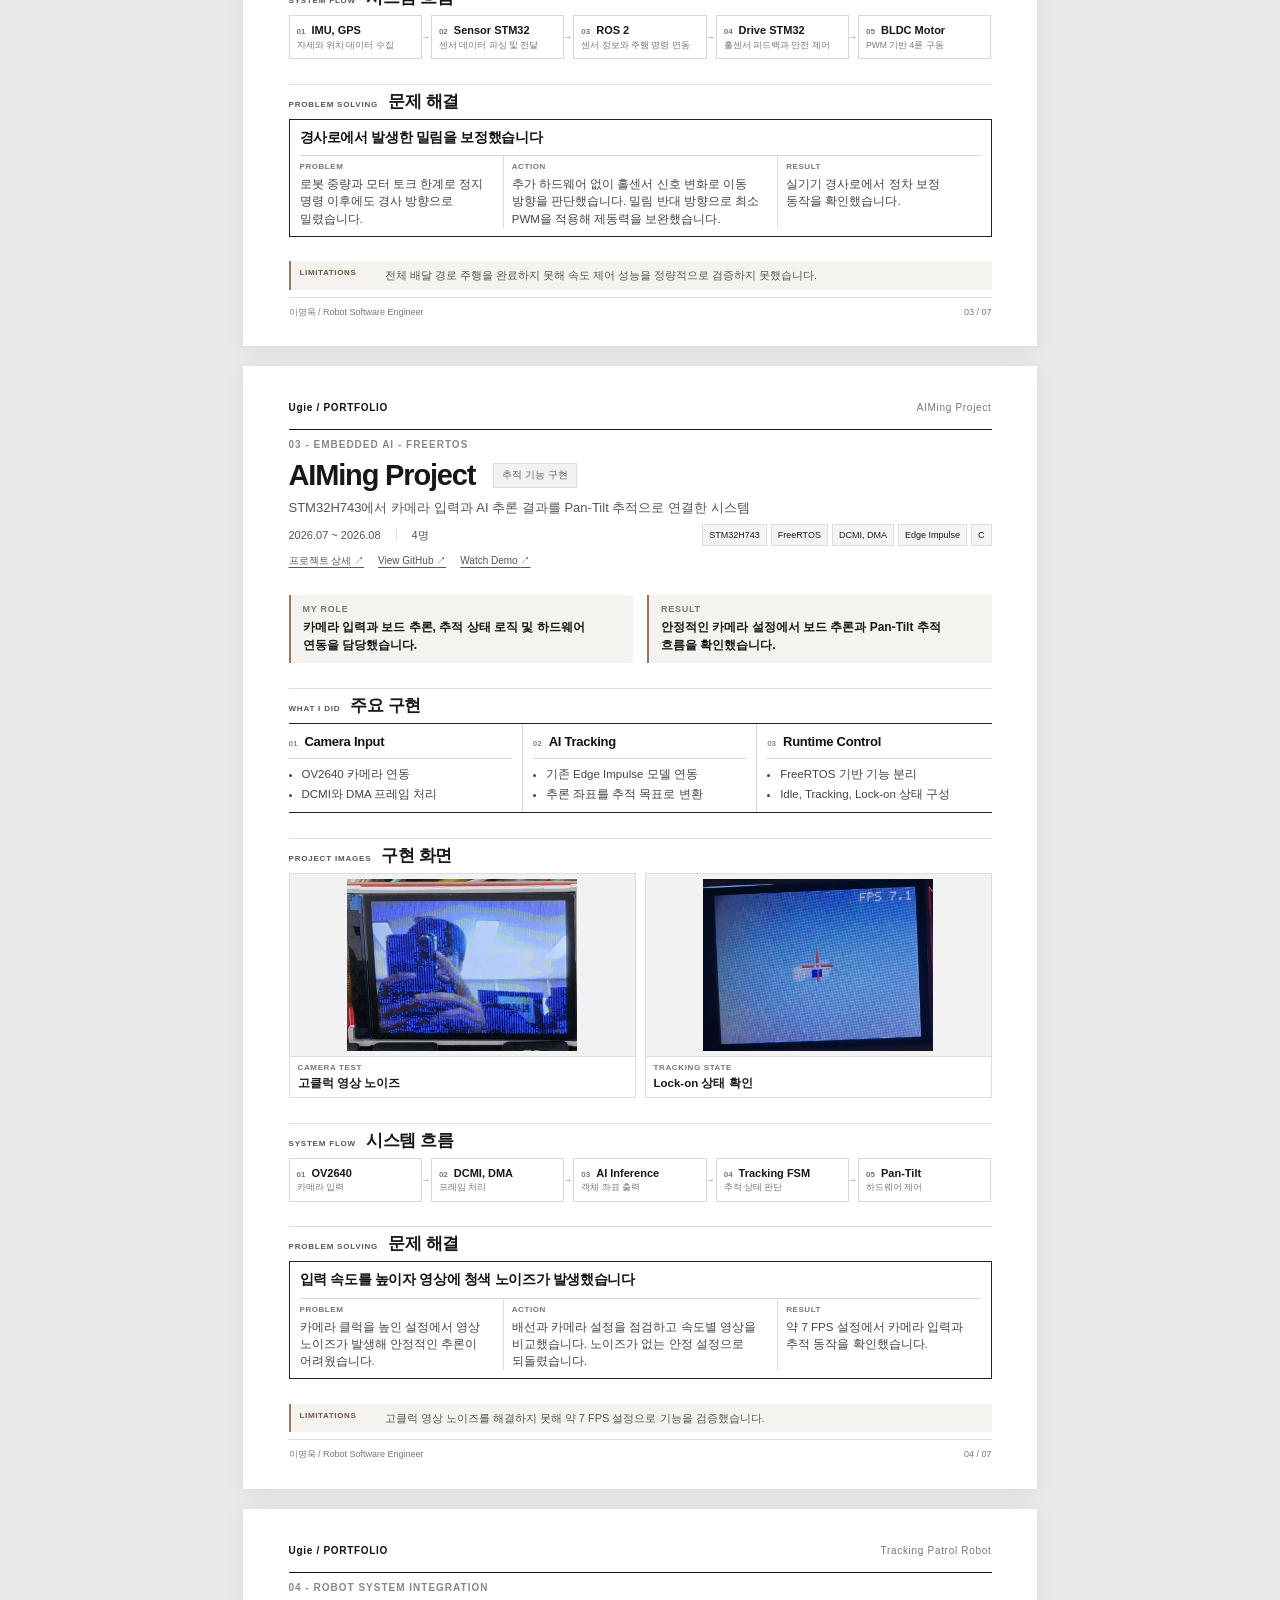
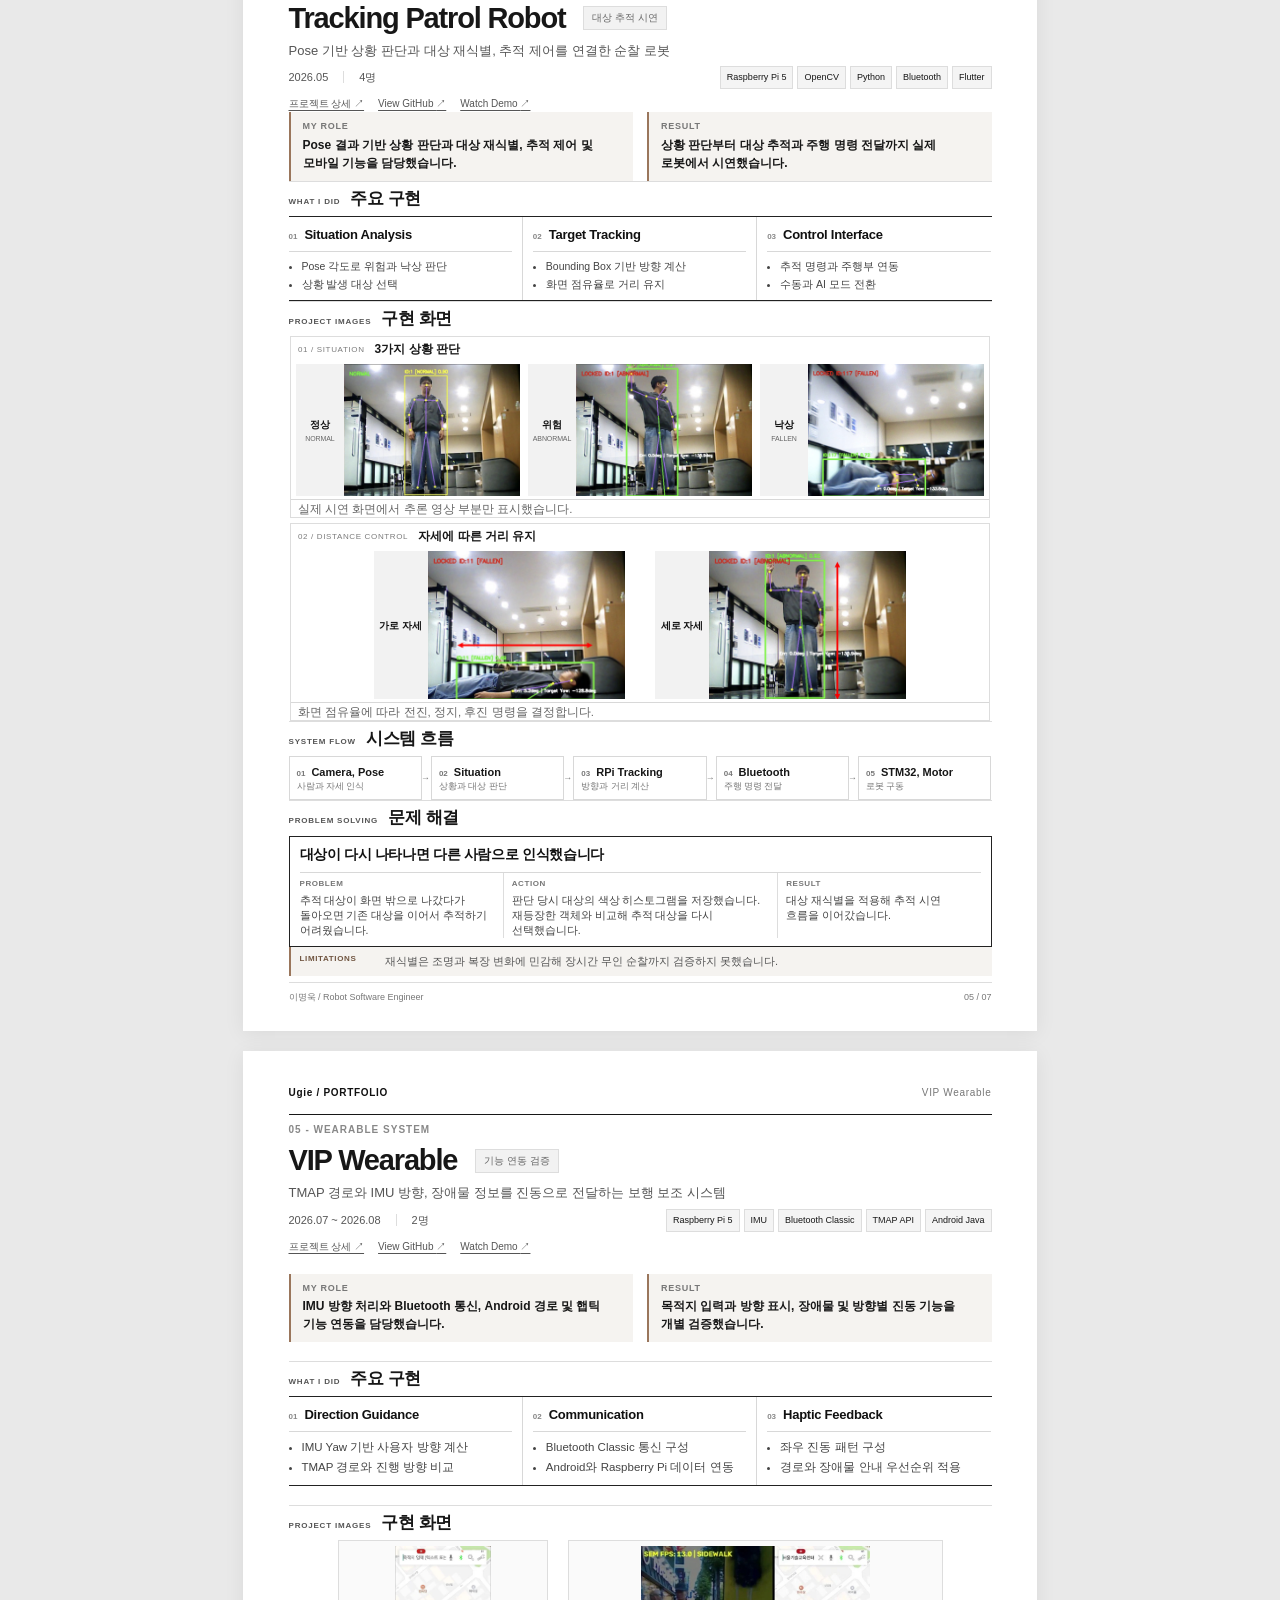
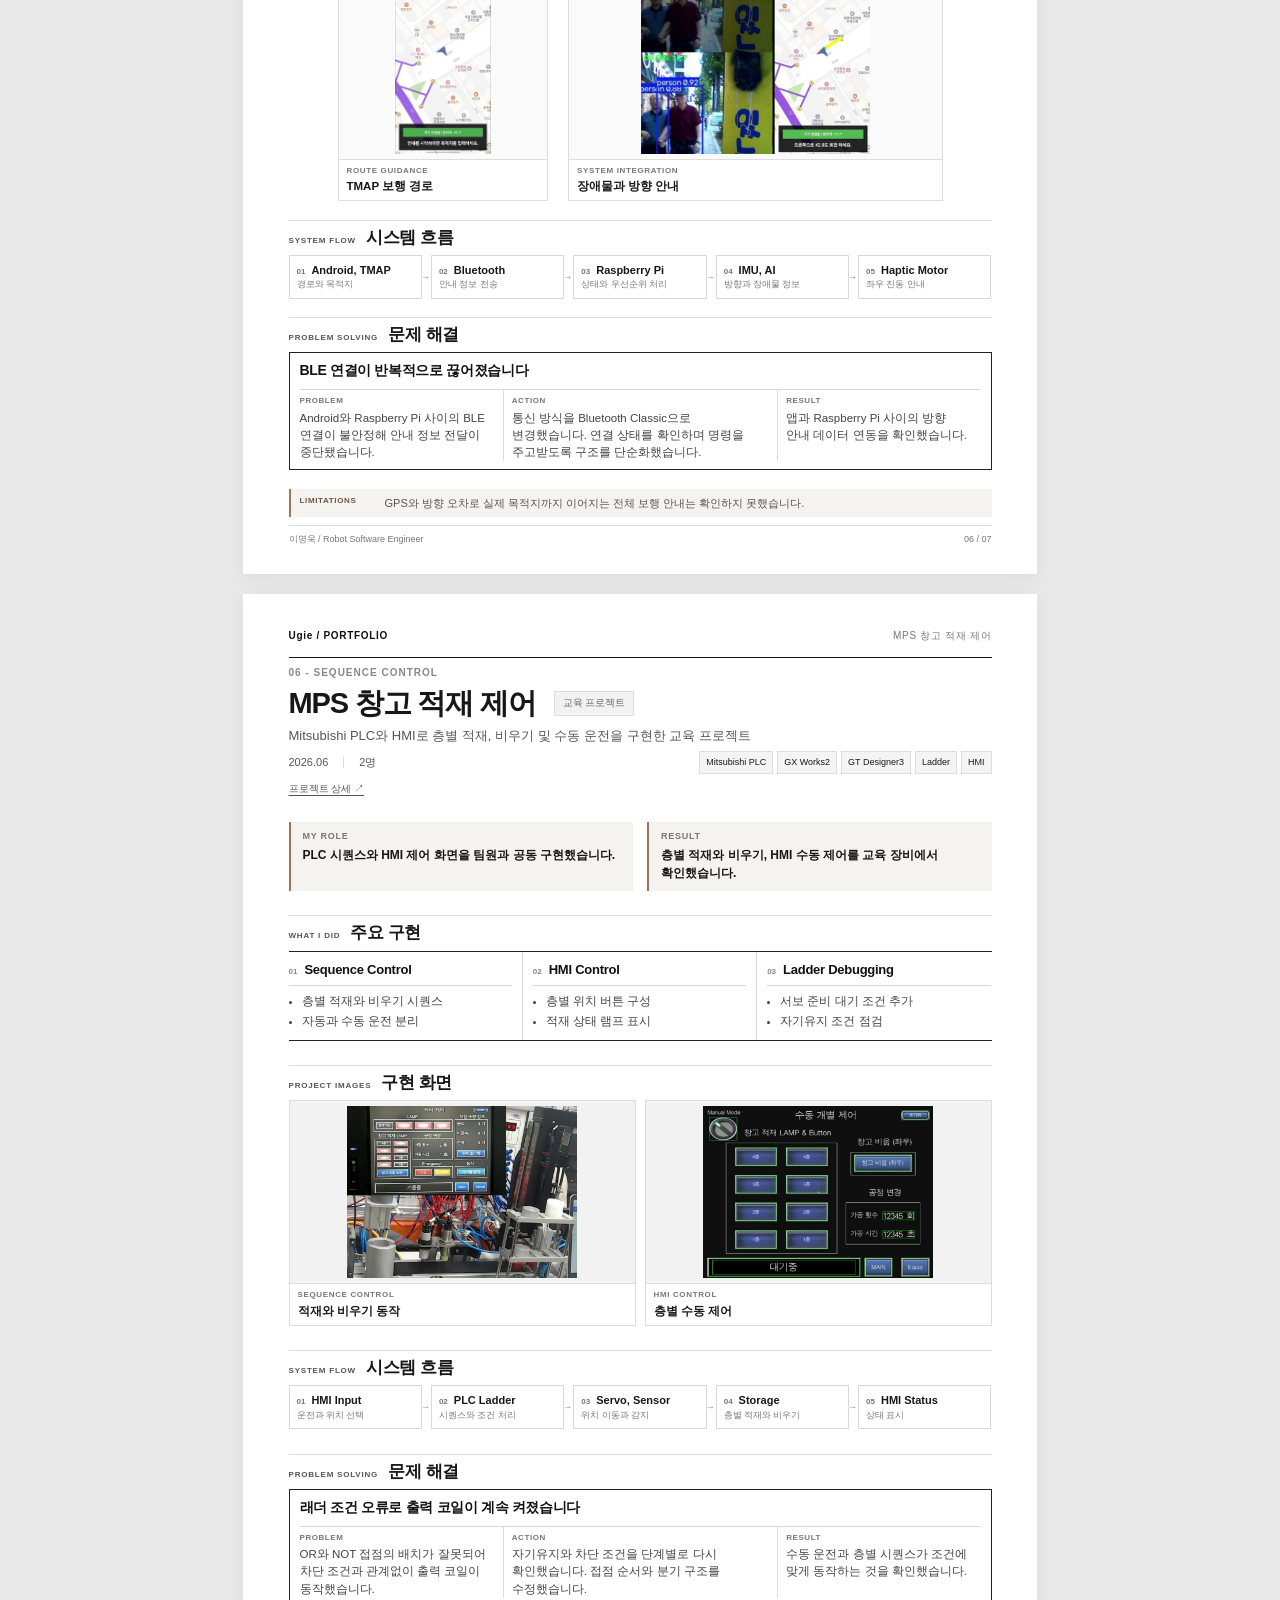
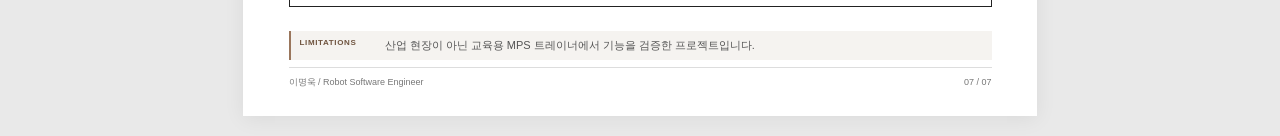
==== commit 789274de: "style: 전체 레이아웃 추가 수정 및 시스템 흐름 간단 설명 추가" ====
--- a/print.html
+++ b/print.html
@@ -6,8 +6,8 @@
   <title>이명욱_Robot_SW_Portfolio</title>
   <link rel="icon" href="assets/favicon.svg" type="image/svg+xml">
   <link rel="stylesheet" href="style.css?v=20261017images">
-  <link rel="stylesheet" href="print.css?v=20261017trackingleftv5">
-  <script src="print.js?v=20261017trackingleftv5" defer></script>
+  <link rel="stylesheet" href="print.css?v=20261017pdf-layout-v6">
+  <script src="print.js?v=20261017pdf-layout-v6" defer></script>
 </head>
 <body class="print-view">
   <header class="print-toolbar">
--- a/print.css
+++ b/print.css
@@ -718,4 +718,115 @@
     flex: none;
     width: max-content;
     grid-template-columns: 54px minmax(0, 1fr);
-}+}
+
+/* 모든 프로젝트 PDF의 세로 간격 자동 분배 */
+.pdf-project .pdf-body {
+  display: flex;
+  flex-direction: column;
+  justify-content: space-between;
+  gap: 0;
+}
+
+/* PDF 시스템 흐름: 한 줄 가로 배치 */
+.pdf-project .detail-flow {
+  display: flex;
+  align-items: center;
+  justify-content: space-between;
+  gap: 12px;
+}
+
+.pdf-project .detail-flow li {
+  display: flex;
+  align-items: center;
+  gap: 6px;
+  flex: 1;
+  min-width: 0;
+  min-height: 32px;
+  padding: 6px 8px;
+}
+
+.pdf-project .detail-flow li span,
+.pdf-project .detail-flow li strong {
+  margin: 0;
+  line-height: 1.3;
+}
+
+.pdf-project .detail-flow li strong {
+  font-size: 11px;
+  white-space: nowrap;
+}
+
+/* PDF project cards: keep the number and title on the same line. */
+.pdf-project .contribution-card,
+.pdf-project .contribution-card:first-child,
+.pdf-project .contribution-card:last-child {
+  display: grid;
+  grid-template-columns: auto minmax(0, 1fr);
+  align-content: start;
+  column-gap: 7px;
+}
+.pdf-project .contribution-card .card-number {
+  grid-column: 1;
+  align-self: baseline;
+  margin: 0;
+  white-space: nowrap;
+}
+.pdf-project .contribution-card h3 {
+  grid-column: 2;
+  align-self: baseline;
+  margin: 0;
+  min-width: 0;
+}
+.pdf-project .contribution-card ul {
+  grid-column: 1 / -1;
+}
+
+/* Use one shared rhythm on every project sheet. The header and limitations
+   stay at fixed ends while the remaining sections share the middle space. */
+.pdf-project .pdf-body {
+  justify-content: space-between;
+}
+.pdf-project .pdf-body > * {
+  flex: 0 0 auto;
+}
+
+/* PDF system flow: first line is "01 Title", second line is the website's
+   short explanation. This is shared by every project. */
+.pdf-project .detail-flow {
+  display: grid;
+  grid-template-columns: repeat(5, minmax(0, 1fr));
+  align-items: stretch;
+  gap: 9px;
+}
+.pdf-project .detail-flow li {
+  display: grid;
+  grid-template-columns: auto minmax(0, 1fr);
+  grid-template-rows: auto auto;
+  align-content: center;
+  align-items: baseline;
+  gap: 2px 6px;
+  min-height: 44px;
+  padding: 6px 7px;
+}
+.pdf-project .detail-flow li span {
+  grid-column: 1;
+  grid-row: 1;
+  margin: 0;
+}
+.pdf-project .detail-flow li strong {
+  grid-column: 2;
+  grid-row: 1;
+  min-width: 0;
+  margin: 0;
+  overflow-wrap: anywhere;
+  white-space: normal;
+}
+.pdf-project .detail-flow li p {
+  grid-column: 1 / -1;
+  grid-row: 2;
+  margin: 0;
+  color: #777;
+  font-size: 8.5px;
+  line-height: 1.35;
+}
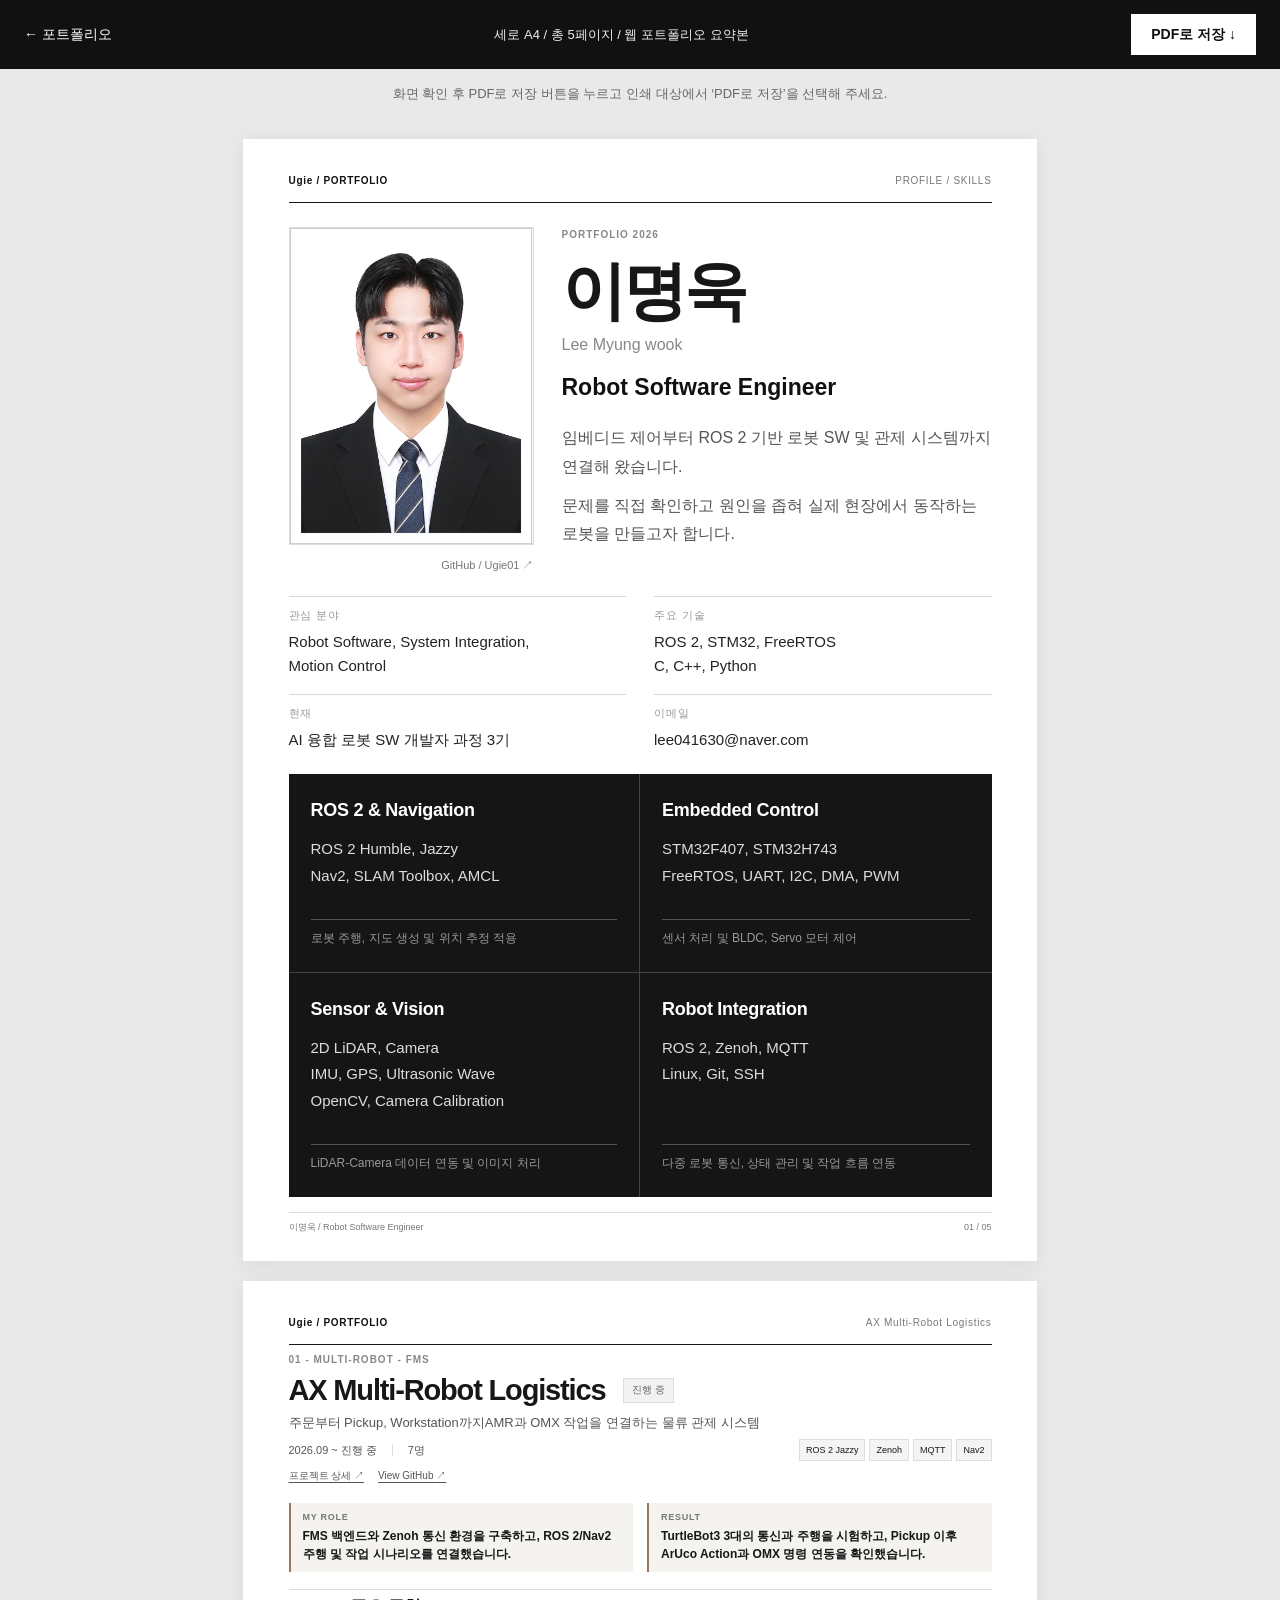
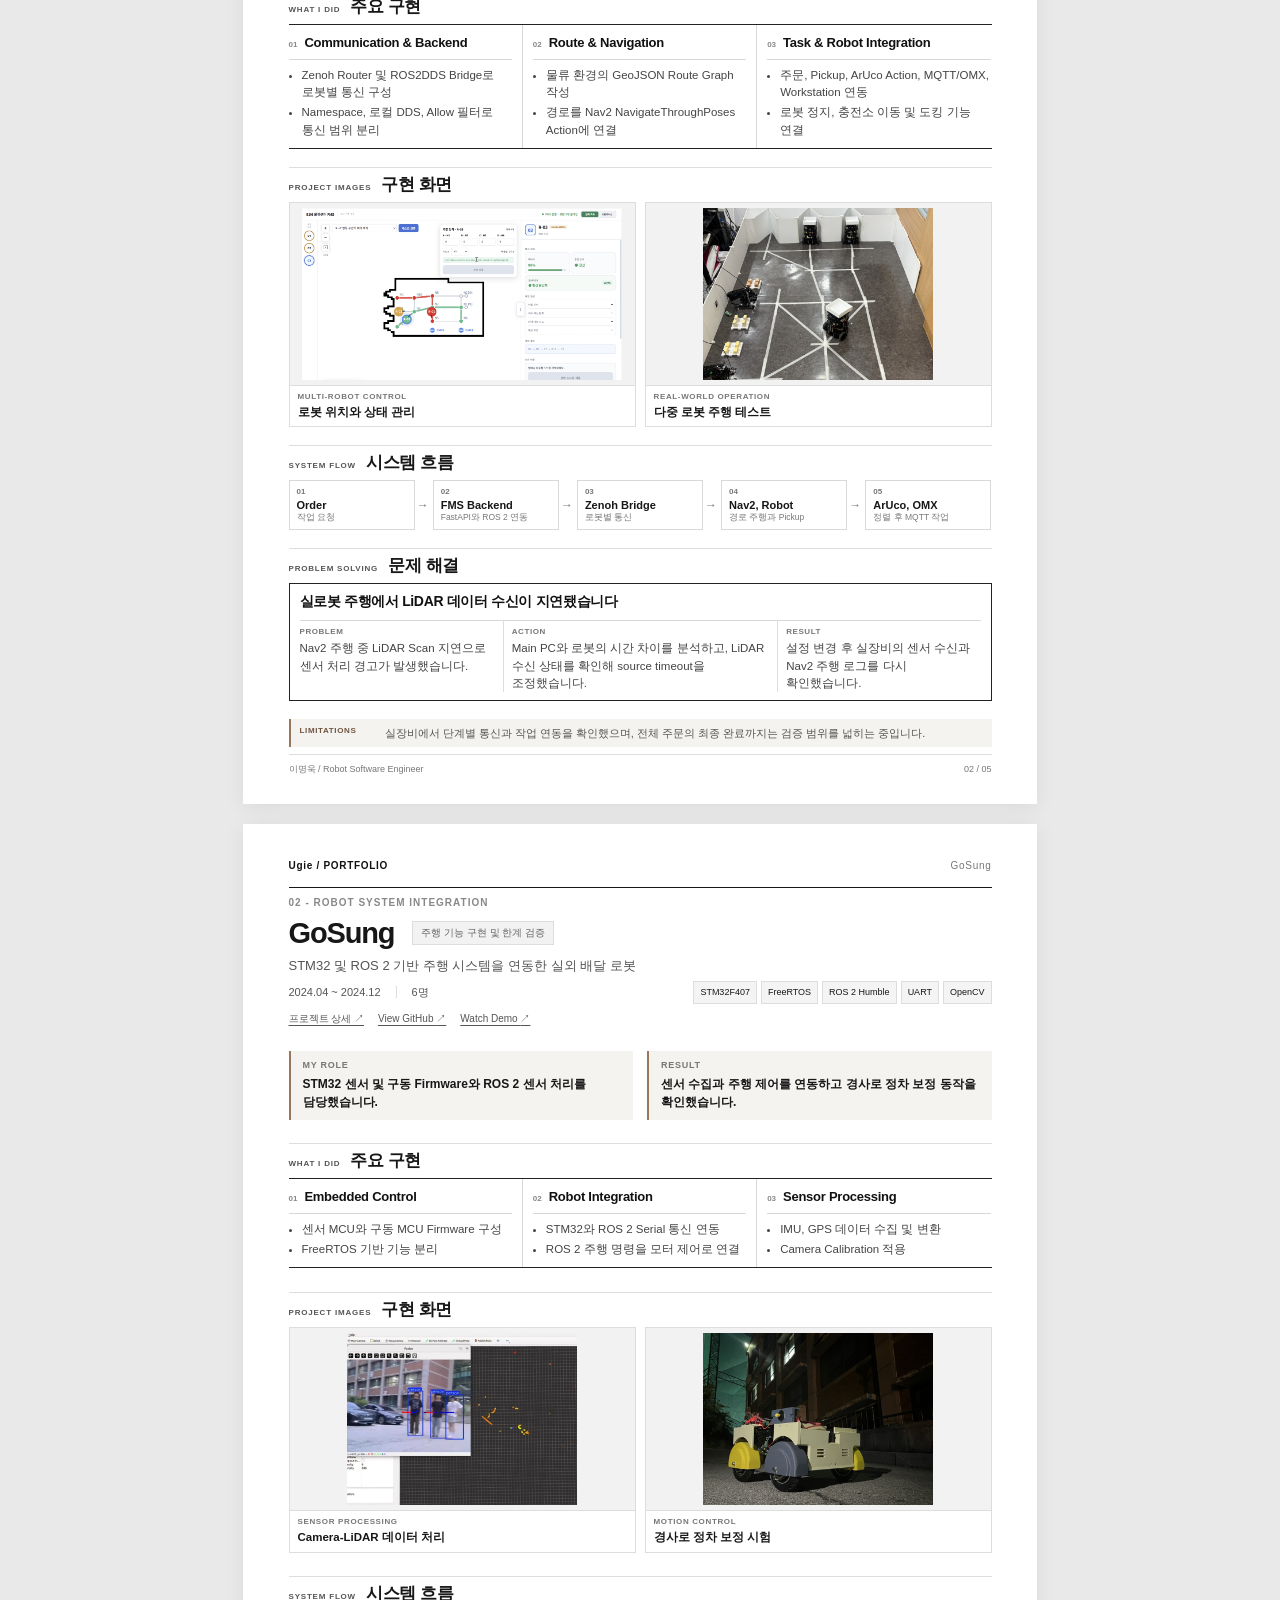
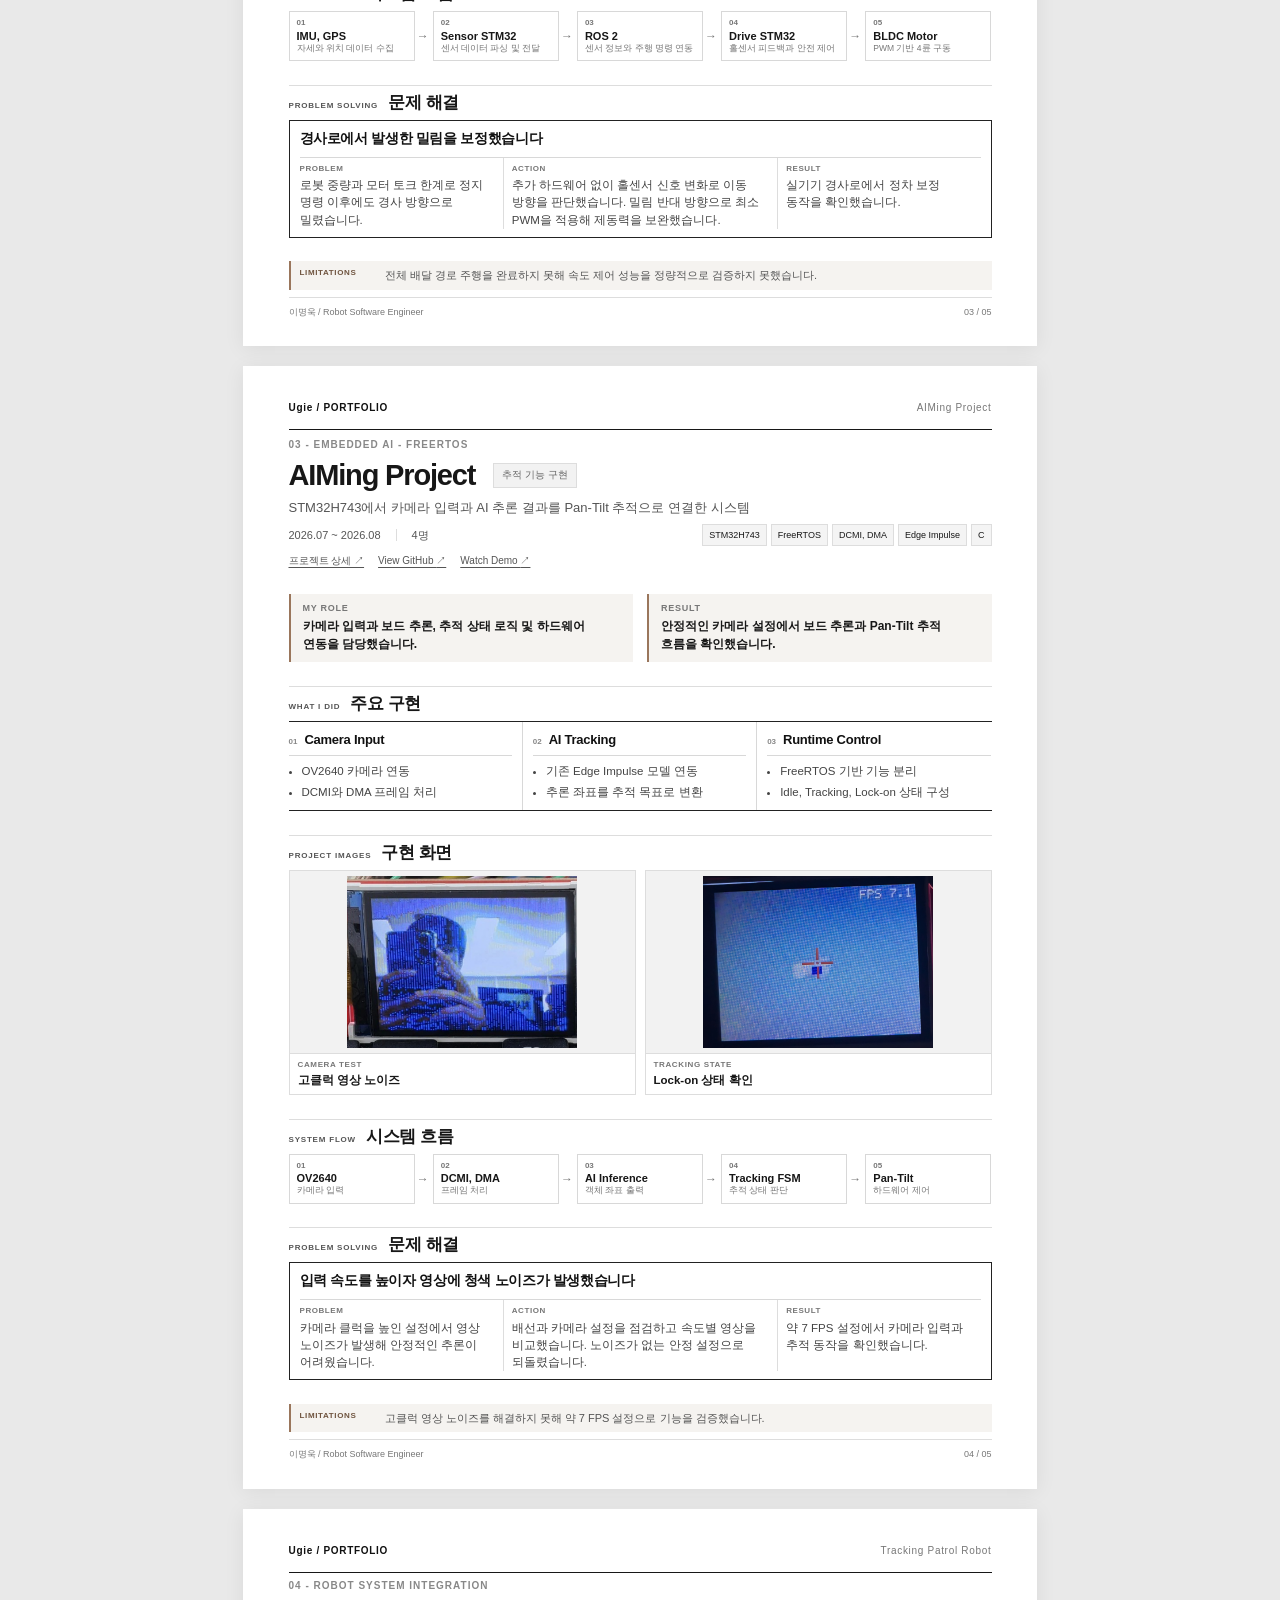
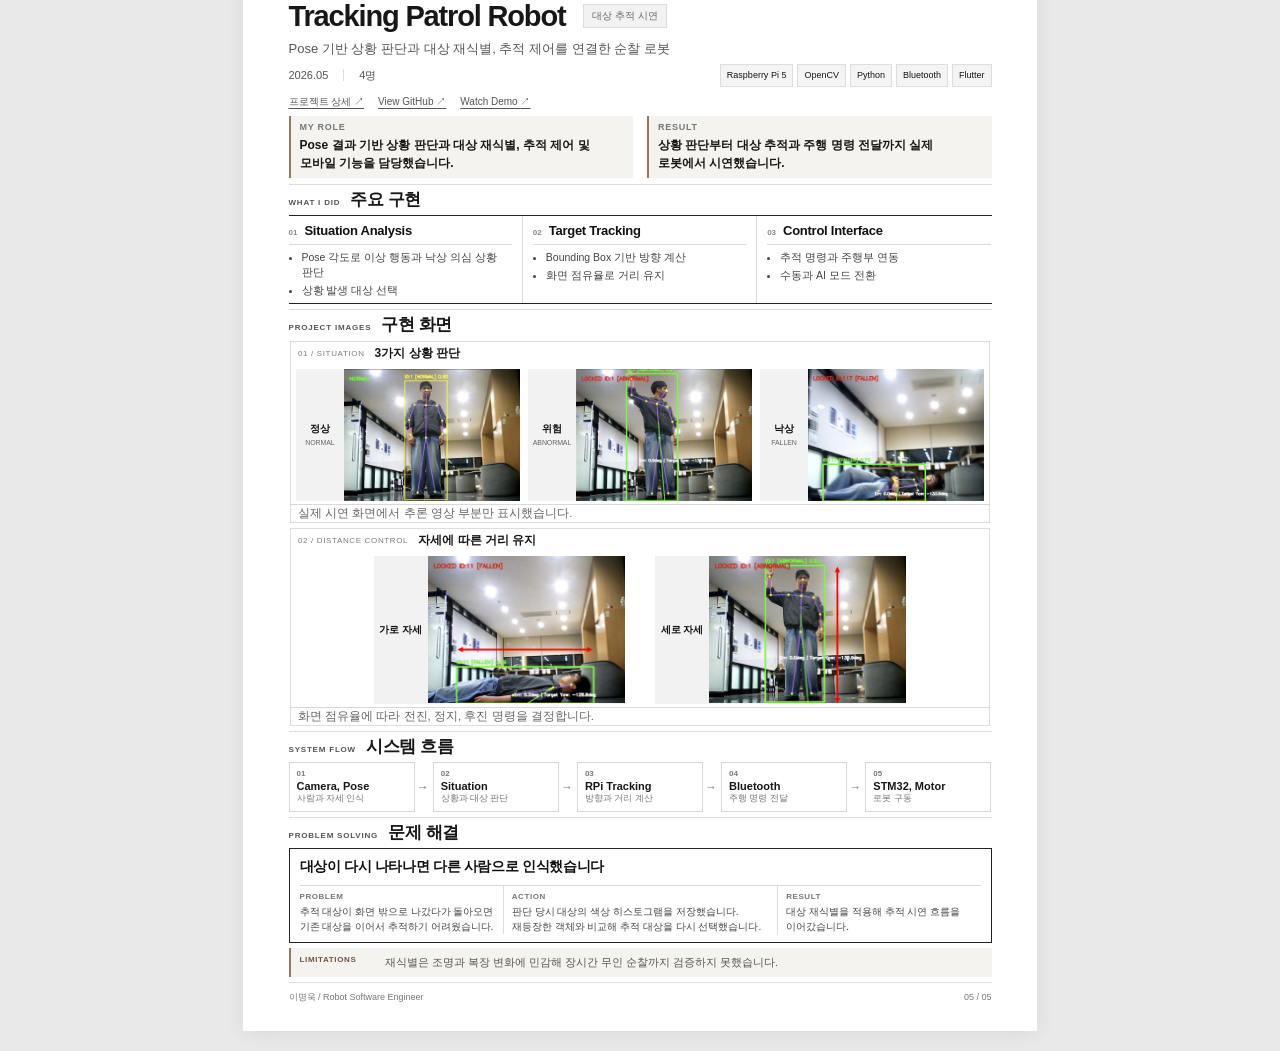
==== commit 984c4f0d: "feat: add local portfolio settings and seasonal themes" ====
--- a/print.html
+++ b/print.html
@@ -5,9 +5,9 @@
   <meta name="viewport" content="width=device-width, initial-scale=1">
   <title>이명욱_Robot_SW_Portfolio</title>
   <link rel="icon" href="assets/favicon.svg" type="image/svg+xml">
-  <link rel="stylesheet" href="style.css?v=20261017images">
+  <link rel="stylesheet" href="style.css?v=20261024admin">
   <link rel="stylesheet" href="print.css?v=20261017pdf-layout-v6">
-  <script src="print.js?v=20261017pdf-layout-v6" defer></script>
+  <script src="print.js?v=20261024admin" defer></script>
 </head>
 <body class="print-view">
   <header class="print-toolbar">
--- a/style.css
+++ b/style.css
@@ -1,9 +1,30 @@
 @charset "UTF-8";
-:root{--navy:#111;--ink:#171717;--muted:#666;--blue:#111;--line:#d8d8d8;--paper:#f3f3f3;--signal:#111;--cream:#fff;--mono:Pretendard,"Noto Sans KR","Malgun Gothic",-apple-system,BlinkMacSystemFont,"Segoe UI",sans-serif}
+:root{--navy:#111;--ink:#171717;--muted:#666;--blue:#111;--line:#d8d8d8;--paper:#f3f3f3;--signal:#111;--cream:#fff;--site-bg:#fff;--header-bg:#fff;--mono:Pretendard,"Noto Sans KR","Malgun Gothic",-apple-system,BlinkMacSystemFont,"Segoe UI",sans-serif}
+
+/* Optional palettes only change colors. Mono and PDF keep their original styling. */
+html[data-site-theme]:not([data-site-theme="mono"]) body:not(.print-view){background:var(--site-bg);color:var(--ink)}
+html[data-site-theme]:not([data-site-theme="mono"]) body:not(.print-view) :is(.site-header,.menu-toggle,.nav-links){background:var(--site-bg);border-color:var(--line)}
+html[data-site-theme]:not([data-site-theme="mono"]) body.home-page :is(.hero,.project-card){background:var(--site-bg);color:var(--ink);border-color:var(--line)}
+html[data-site-theme]:not([data-site-theme="mono"]) body.home-page :is(.brand-mark,.hero h1,.hero-name-en,.hero-position,.profile-facts dd,.about-section h2,.education h3){color:var(--navy)}
+html[data-site-theme]:not([data-site-theme="mono"]) body.home-page :is(.hero-description,.about-copy,.card-summary){color:var(--muted)}
+html[data-site-theme]:not([data-site-theme="mono"]) body.home-page :is(.eyebrow,.card-index,.card-role>span,.education-date){color:var(--blue)}
+html[data-site-theme]:not([data-site-theme="mono"]) body.home-page :is(.hero-profile,.profile-facts,.about-section){background:var(--paper);border-color:var(--line)}
+html[data-site-theme]:not([data-site-theme="mono"]) body.home-page :is(.profile-facts>div,.section-head,.projects-toolbar,.education article){border-color:var(--line)}
+html[data-site-theme]:not([data-site-theme="mono"]) body.home-page :is(#skills,.featured,.featured-content,.contact-section,.site-footer){background:var(--navy);border-color:var(--navy)}
+html[data-site-theme]:not([data-site-theme="mono"]) body.home-page :is(#skills .eyebrow,#skills .skills-language,.skill-no,.skill-context,.feature-scope p,.featured-role,.featured-content>p:not(.feature-top):not(.featured-role),.contact-section p,.contact-links>span,.footer-inner,.footer-inner p,.footer-inner a){color:#c6cdd0}
+html[data-site-theme]:not([data-site-theme="mono"]) body.home-page :is(.skill-group,.skill-grid,.skill-context,#skills .section-head,.feature-scope){border-color:#ffffff40}
+html[data-site-theme]:not([data-site-theme="mono"]) body.home-page .tags li{background:var(--paper);border-color:var(--line);color:var(--ink)}
+html[data-site-theme]:not([data-site-theme="mono"]) body.home-page .featured .tags li{background:transparent;border-color:#ffffff40;color:#eef1f3}
+html[data-site-theme]:not([data-site-theme="mono"]) body:not(.print-view) :is(.button-primary,.header-pdf){background:var(--blue);border-color:var(--blue);color:#fff}
+html[data-site-theme]:not([data-site-theme="mono"]) body:not(.print-view) :is(.button-primary,.header-pdf):hover{background:var(--navy);border-color:var(--navy);color:#fff}
+html[data-site-theme]:not([data-site-theme="mono"]) body:not(.print-view) :is(.button-secondary,.button-light){background:var(--site-bg);border-color:var(--line);color:var(--navy)}
+html[data-site-theme]:not([data-site-theme="mono"]) body.home-page .card-more{color:var(--blue);border-color:var(--line)}
+html[data-site-theme]:not([data-site-theme="mono"]) body.home-page .card-role{border-left-color:var(--blue)}
+html[data-site-theme]:not([data-site-theme="mono"]) body.detail-redesign :is(.detail-evidence-gallery figcaption,.tracking-figure-head,.tracking-panel,.detail-flow li,.problem-card){background:var(--site-bg);border-color:var(--line)}
 
 *{box-sizing:border-box}
 html{scroll-behavior:smooth;scroll-padding-top:95px}
-body{margin:0;color:var(--ink);font-family:Pretendard,"Noto Sans KR","Malgun Gothic",-apple-system,BlinkMacSystemFont,"Segoe UI",sans-serif;font-size:16px;line-height:1.75;word-break:keep-all;overflow-wrap:anywhere;background:#fff}
+body{margin:0;color:var(--ink);font-family:Pretendard,"Noto Sans KR","Malgun Gothic",-apple-system,BlinkMacSystemFont,"Segoe UI",sans-serif;font-size:16px;line-height:1.75;word-break:keep-all;overflow-wrap:anywhere;background:var(--site-bg)}
 img,svg,video{max-width:100%;height:auto}
 img{display:block}
 a{color:inherit;text-decoration:none}
@@ -22,7 +43,7 @@
 .skip-link{position:fixed;left:15px;top:-70px;padding:12px 20px;background:var(--navy);color:#fff;z-index:100}
 .skip-link:focus{top:10px}
 
-.site-header{position:sticky;top:0;z-index:20;background:rgba(255,255,255,.97);border-bottom:1px solid var(--line)}
+.site-header{position:sticky;top:0;z-index:20;background:var(--header-bg);border-bottom:1px solid var(--line)}
 .nav{min-height:80px;display:flex;align-items:center;justify-content:space-between;gap:24px}
 .brand{display:flex;align-items:center;gap:18px;min-height:44px}
 .brand-mark{font-weight:850;font-size:27px;letter-spacing:-2px;color:var(--navy)}
@@ -101,7 +122,7 @@
 .filters button:hover{background:#eee3d6;color:var(--navy)}
 .filters button[aria-pressed=true]:hover{background:#46362f;color:#fff}
 .project-grid{display:grid;grid-template-columns:1fr 1fr;gap:28px}
-.project-card{border:1px solid var(--line);border-radius:12px;overflow:hidden;min-width:0;background:#fff;transition:border-color .15s}
+.project-card{border:1px solid var(--line);border-radius:12px;overflow:hidden;min-width:0;background:var(--cream);transition:border-color .15s}
 .project-card:hover{border-color:#b87a57}
 .project-image{display:block;aspect-ratio:1.87;background:#eee4d9;position:relative;overflow:hidden;padding:16px}
 .project-image img{width:100%;height:100%;object-fit:contain;transition:transform .2s}
@@ -1027,3 +1048,99 @@
         height: 300px;
     }
 }
+
+/* 모바일 시스템 흐름 화살표 중앙 정렬 */
+@media (max-width: 768px) {
+    .detail-flow li:not(:last-child)::after {
+        content: "↓";
+        position: absolute;
+        left: 50%;
+        right: auto;
+        top: auto;
+        bottom: -28px;
+        transform: translateX(-50%);
+        font-size: 20px;
+        line-height: 1;
+    }
+}
+
+@media (max-width: 768px) {
+    .detail-flow {
+        gap: 40px;
+    }
+
+    .detail-flow li {
+        position: relative;
+    }
+}
+
+/* PC: 가로 화살표 자동 중앙 정렬 */
+@media (min-width: 769px) {
+    .detail-flow {
+        --flow-gap: 36px;
+        gap: var(--flow-gap);
+    }
+
+    .detail-flow li:not(:last-child)::after {
+        content: "→";
+        left: calc(100% + var(--flow-gap) / 2);
+        right: auto;
+        top: 50%;
+        bottom: auto;
+        transform: translate(-50%, -50%);
+        translate: none;
+    }
+}
+
+/* 모바일: 세로 화살표 자동 중앙 정렬 */
+@media (max-width: 768px) {
+    .detail-flow {
+        --flow-gap: 40px;
+        gap: var(--flow-gap);
+    }
+
+    .detail-flow li {
+        position: relative;
+    }
+
+    .detail-flow li:not(:last-child)::after {
+        content: "↓";
+        top: calc(100% + var(--flow-gap) / 2);
+        bottom: auto;
+        left: 50%;
+        right: auto;
+        transform: translate(-50%, -50%);
+        translate: none;
+    }
+}
+
+/* PC 시스템 흐름 화살표 자동 중앙 정렬 */
+@media (min-width: 769px) {
+    .detail-flow {
+        --flow-gap: 36px;
+        gap: var(--flow-gap);
+    }
+
+    .detail-flow li {
+        position: relative;
+    }
+
+    .detail-flow li:not(:last-child)::after {
+        content: "→";
+        position: absolute;
+
+        /* 카드 오른쪽 경계에서 간격의 절반만큼 이동 */
+        left: calc(100% + var(--flow-gap) / 2);
+        right: auto;
+        top: 50%;
+        bottom: auto;
+
+        transform: translate(-50%, -50%);
+        translate: none;
+
+        font-size: 20px;
+        line-height: 1;
+        z-index: 1;
+        pointer-events: none;
+    }
+}
--- a/print.css
+++ b/print.css
@@ -830,3 +830,37 @@
   font-size: 8.5px;
   line-height: 1.35;
 }
+
+/* PDF 시스템 흐름 - 카드 사이 간격 확보 */
+.pdf-project .detail-flow {
+    display: grid;
+    grid-template-columns: repeat(5, minmax(0, 1fr));
+    gap: 18px;
+}
+
+/* 기존 카드 내부 레이아웃 유지 */
+.pdf-project .detail-flow li {
+    position: relative;
+    display: block;
+    min-width: 0;
+}
+
+/* 화살표를 카드 사이 중앙에 배치 */
+.pdf-project .detail-flow li:not(:last-child)::after {
+    content: "→";
+    position: absolute;
+
+    left: calc(100% + 9px);
+    right: auto;
+    top: 50%;
+    bottom: auto;
+
+    transform: translate(-50%, -50%);
+    translate: none;
+
+    width: 14px;
+    text-align: center;
+    font-size: 12px;
+    line-height: 1;
+    pointer-events: none;
+}
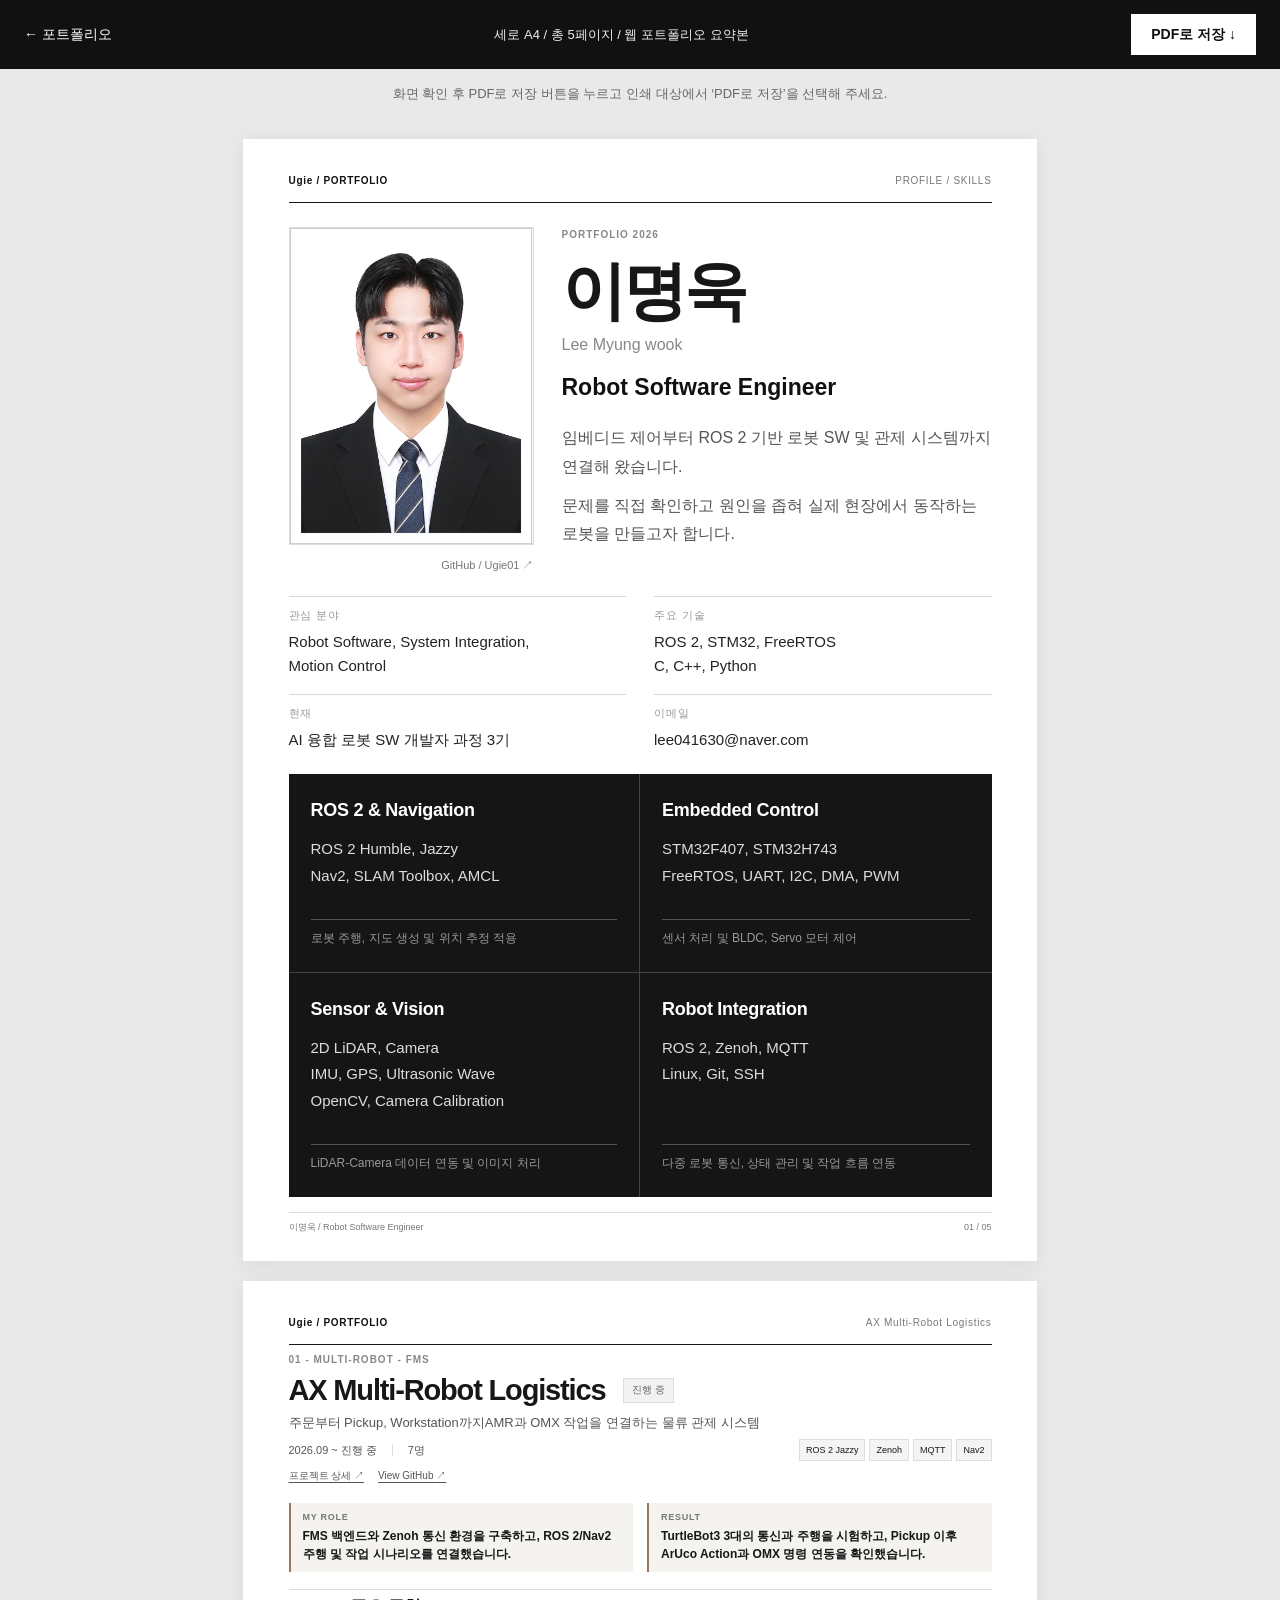
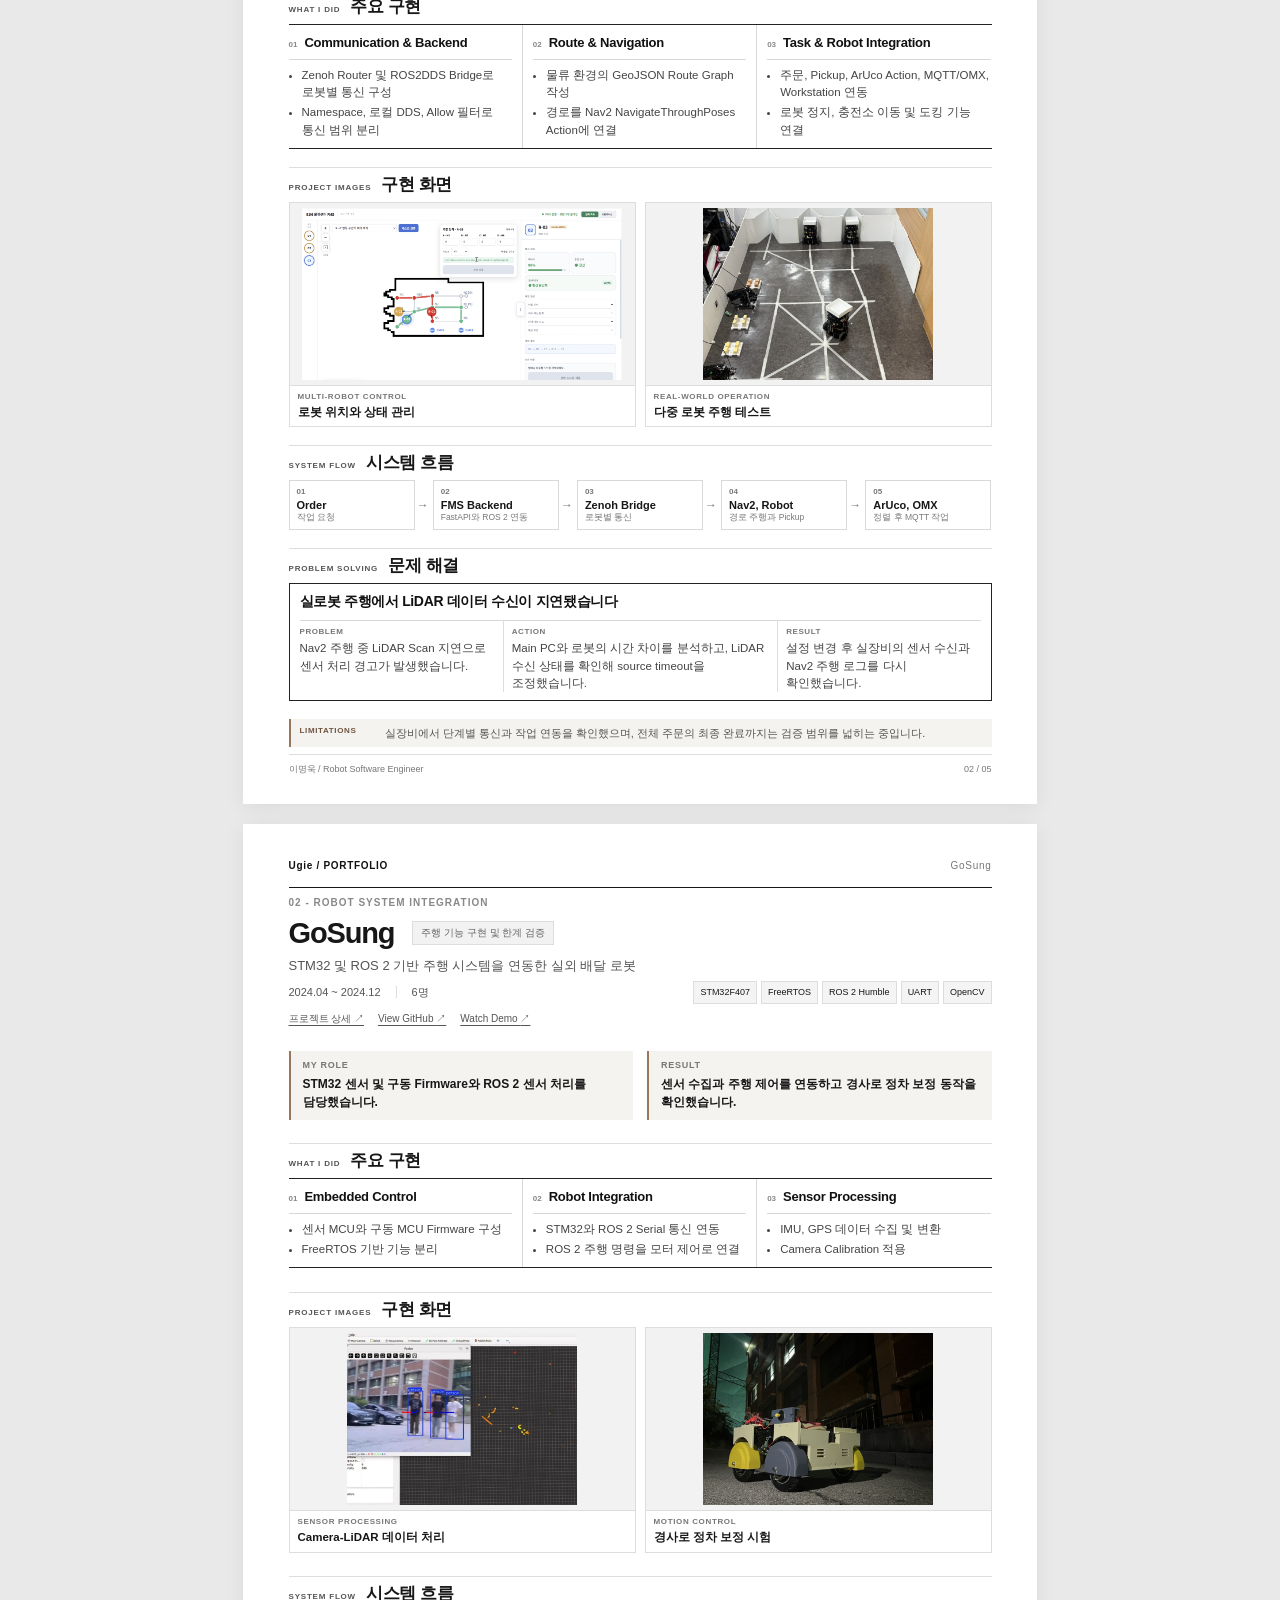
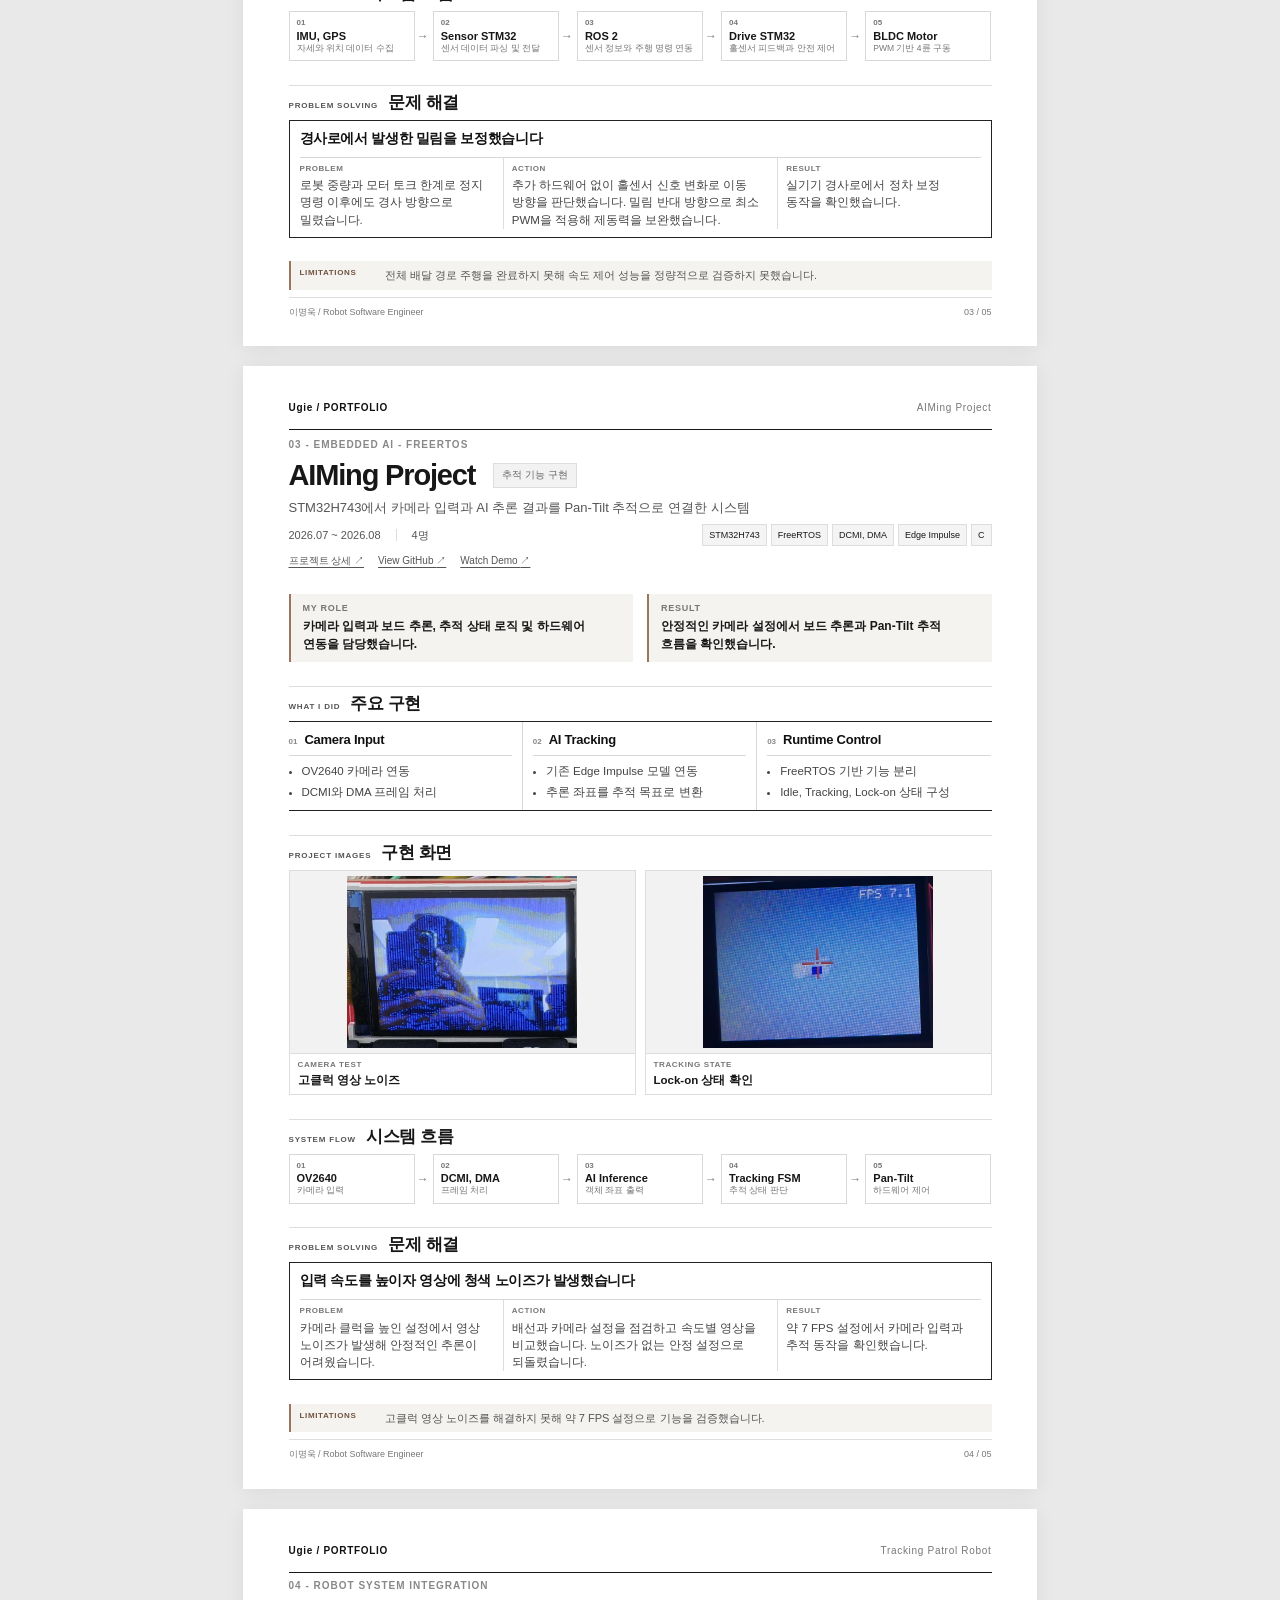
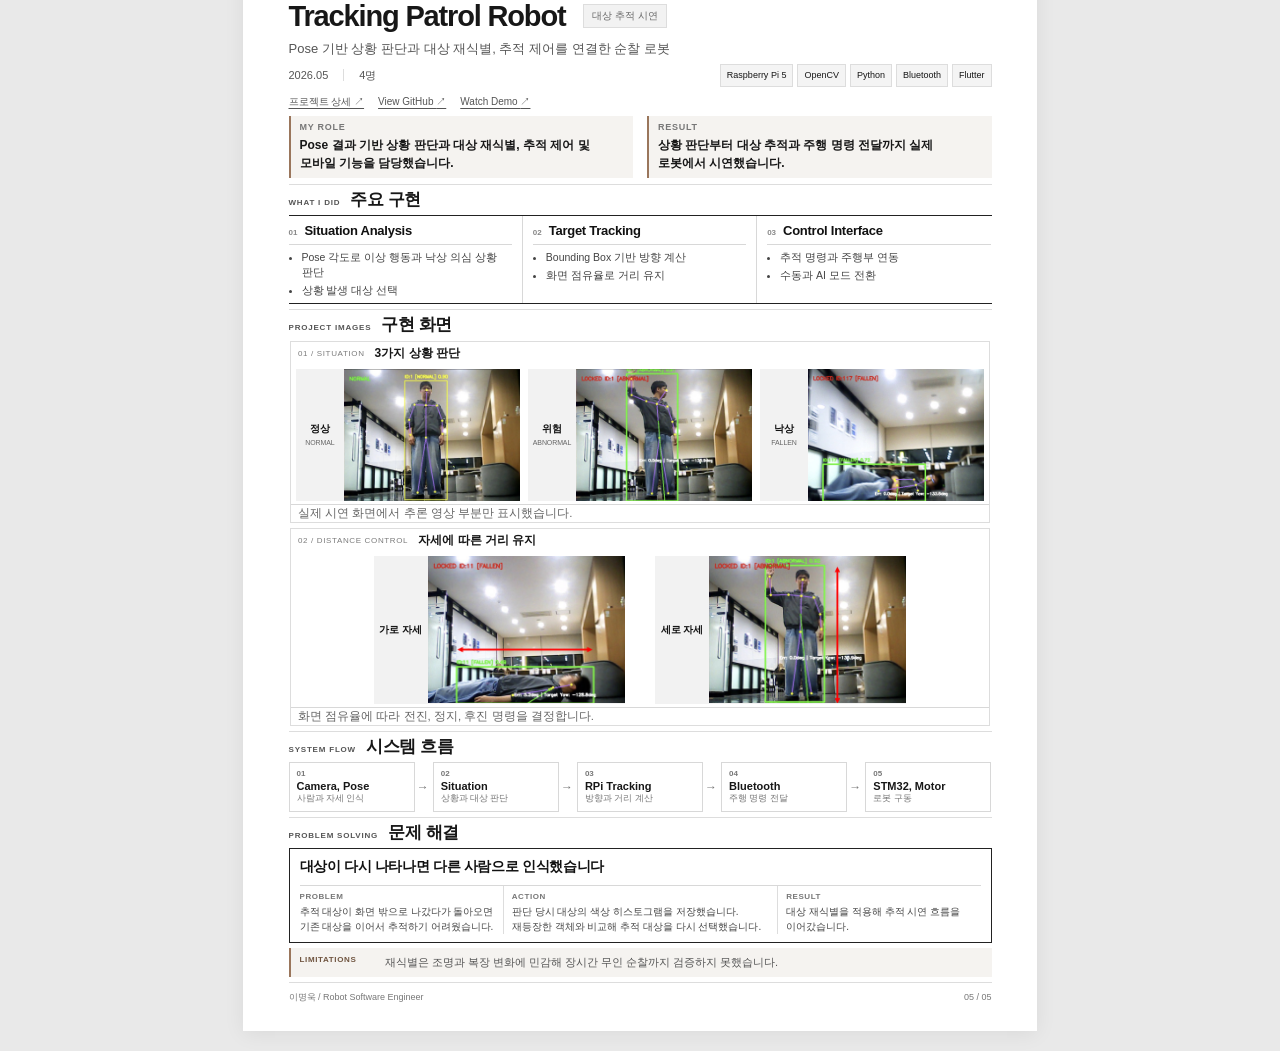
==== commit d86e8ca1: "content: update portfolio projects and settings" ====
--- a/print.html
+++ b/print.html
@@ -7,7 +7,7 @@
   <link rel="icon" href="assets/favicon.svg" type="image/svg+xml">
   <link rel="stylesheet" href="style.css?v=20261024admin">
   <link rel="stylesheet" href="print.css?v=20261017pdf-layout-v6">
-  <script src="print.js?v=20261024admin" defer></script>
+  <script src="print.js?v=20261024audit" defer></script>
 </head>
 <body class="print-view">
   <header class="print-toolbar">
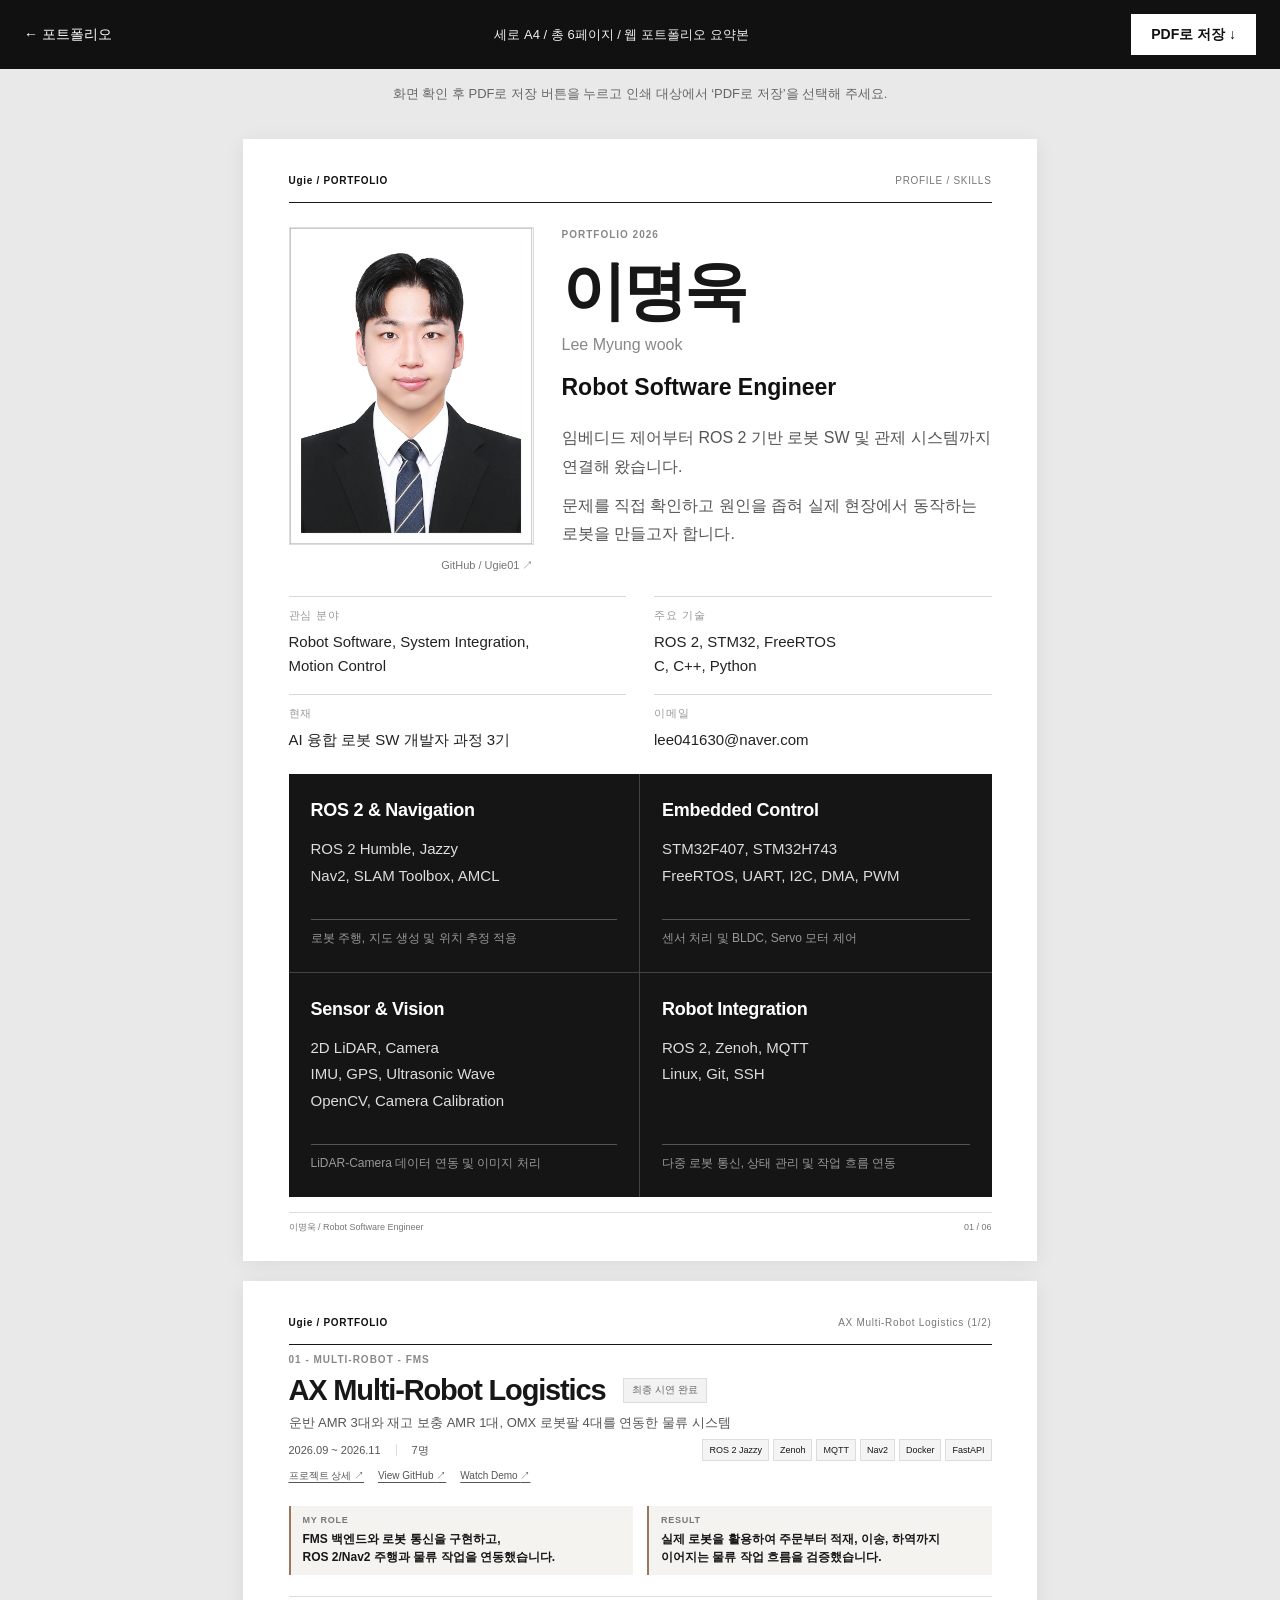
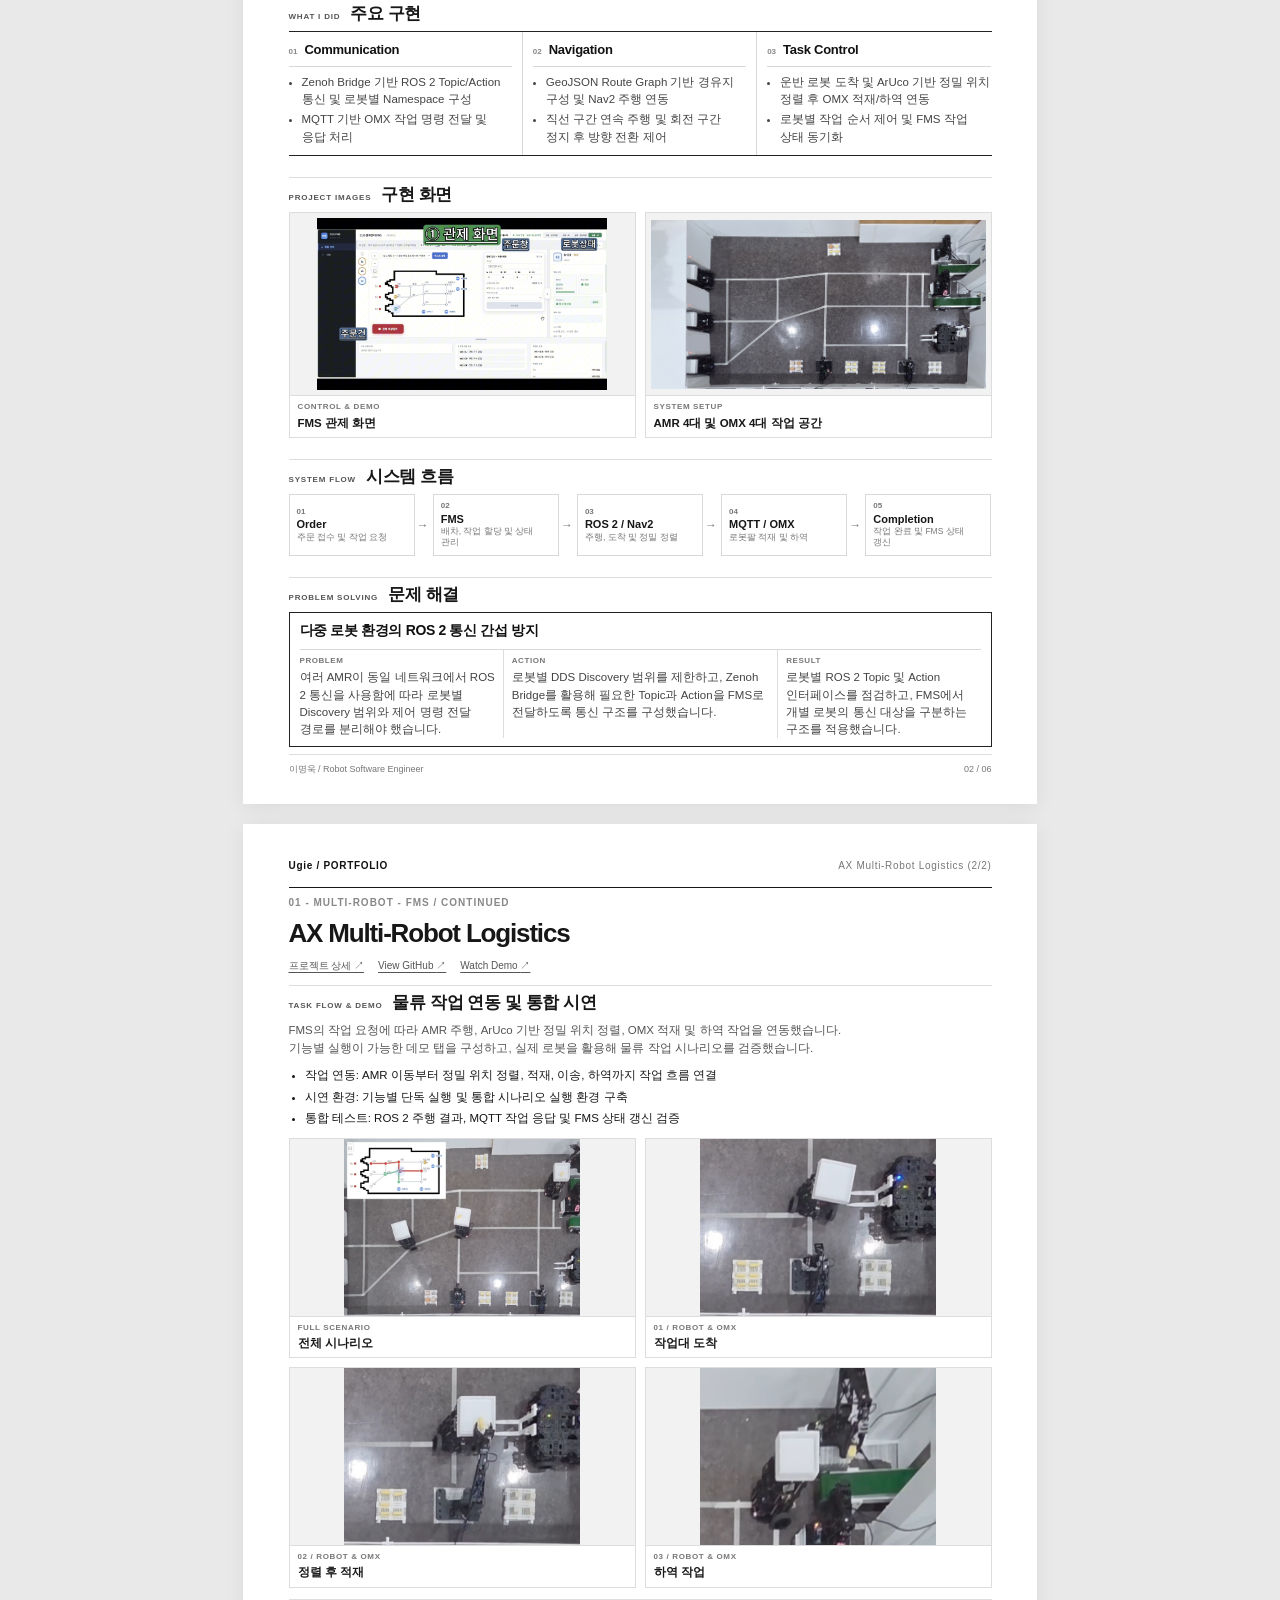
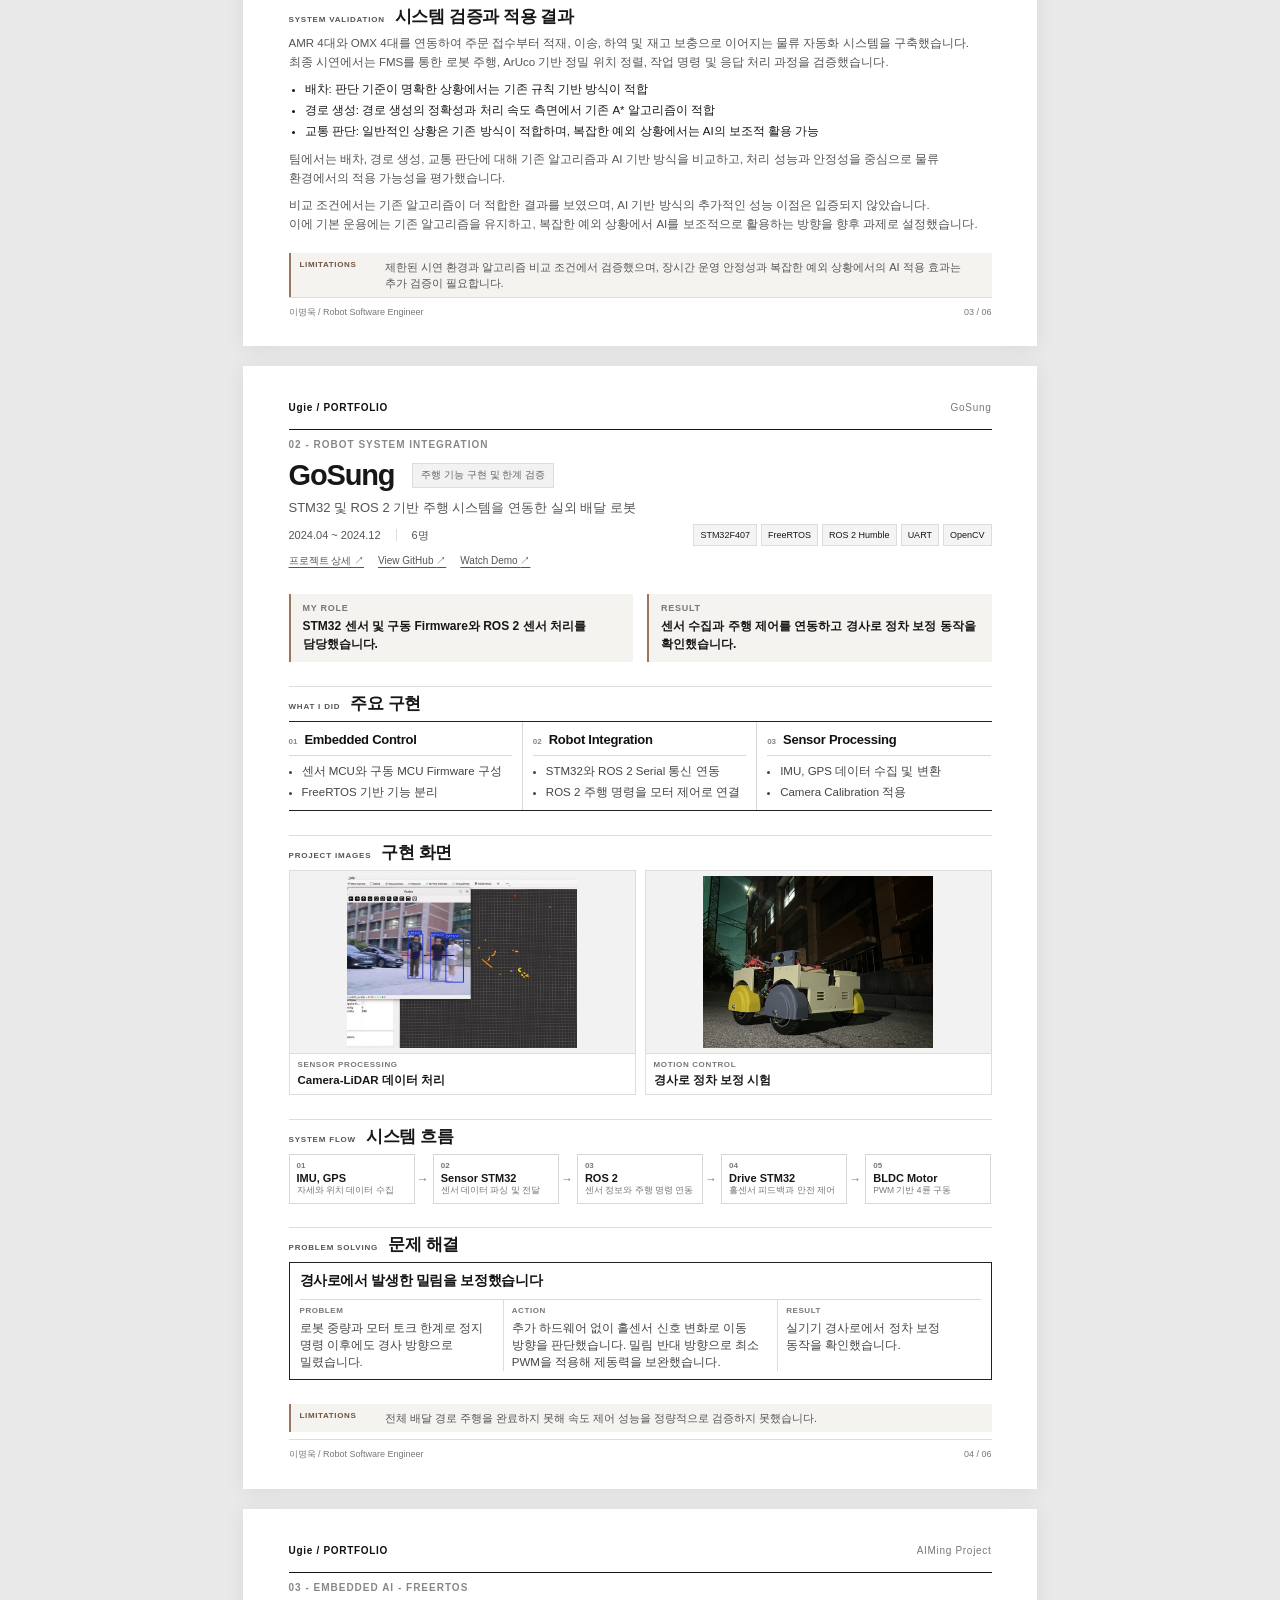
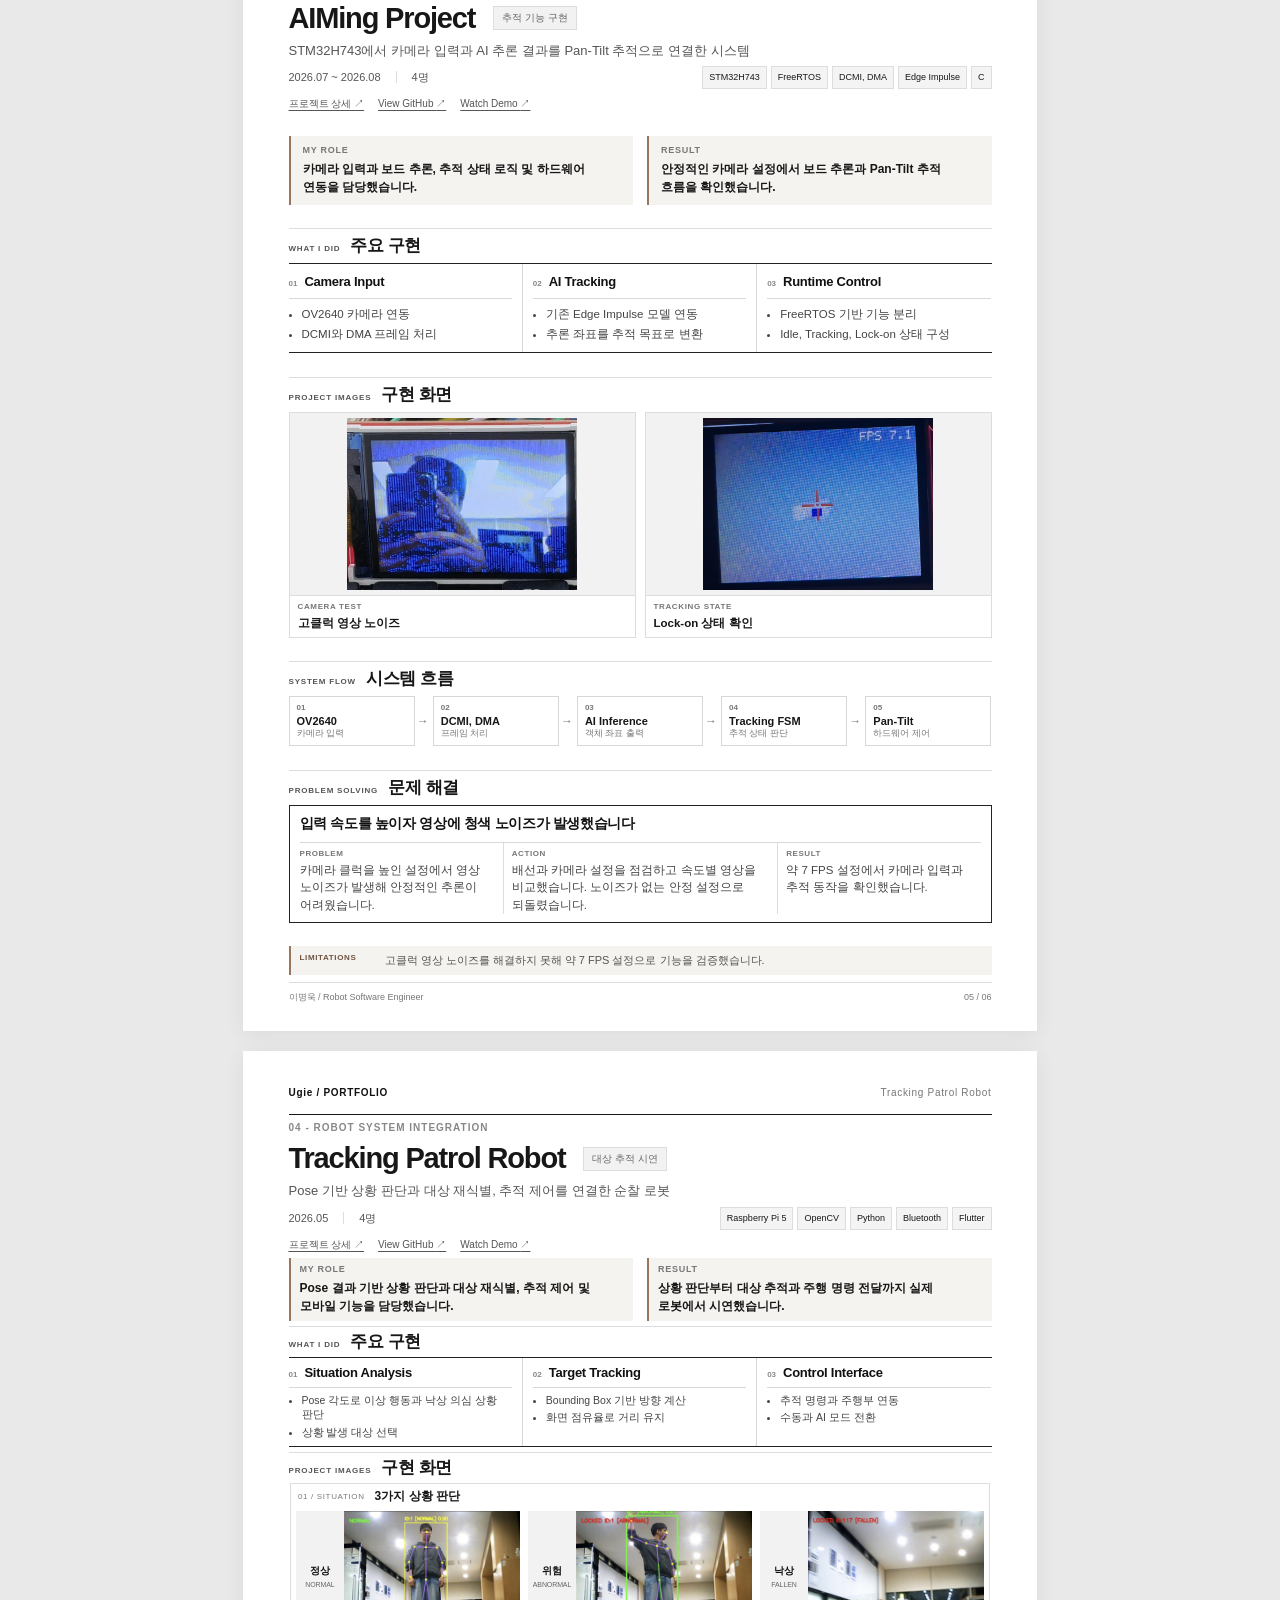
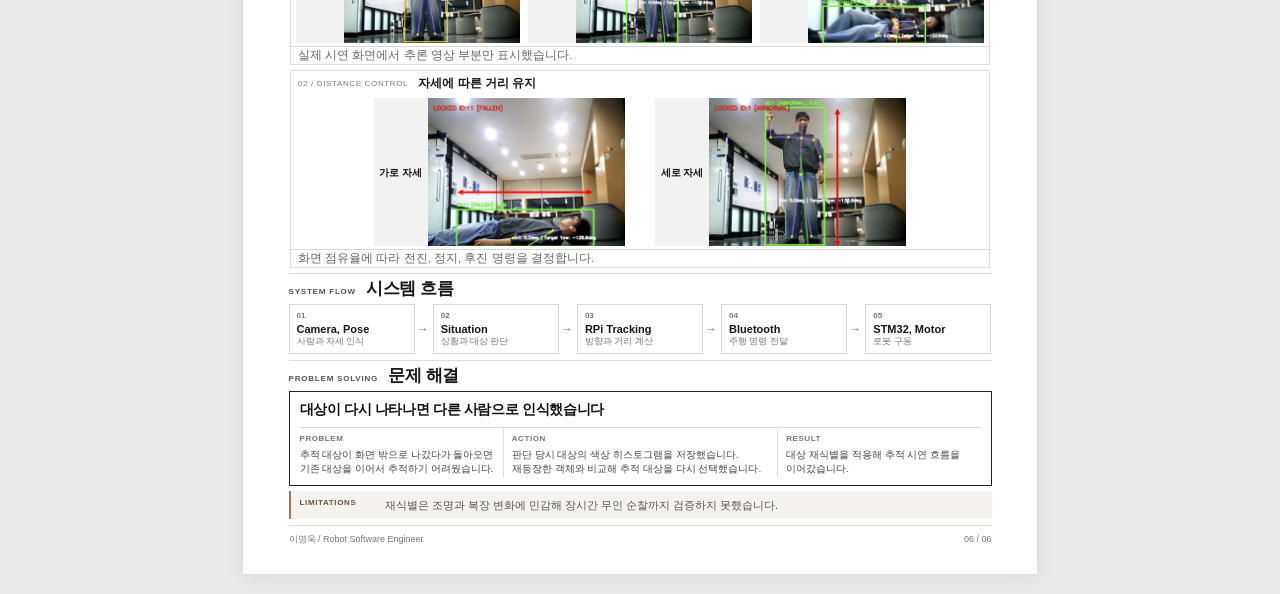
==== commit aede9015: "content: update portfolio projects and settings" ====
--- a/print.html
+++ b/print.html
@@ -5,9 +5,10 @@
   <meta name="viewport" content="width=device-width, initial-scale=1">
   <title>이명욱_Robot_SW_Portfolio</title>
   <link rel="icon" href="assets/favicon.svg" type="image/svg+xml">
-  <link rel="stylesheet" href="style.css?v=20261024admin">
-  <link rel="stylesheet" href="print.css?v=20261017pdf-layout-v6">
-  <script src="print.js?v=20261024audit" defer></script>
+  <link rel="stylesheet" href="style.css?v=20261111readability-nav">
+  <link rel="stylesheet" href="print.css?v=20261111ax-framing-layout">
+  <script src="assets/typography.js?v=20261111fonts" defer></script>
+  <script src="print.js?v=20261111fonts" defer></script>
 </head>
 <body class="print-view">
   <header class="print-toolbar">
--- a/style.css
+++ b/style.css
@@ -1144,3 +1144,126 @@
         pointer-events: none;
     }
 }
+
+/* Editable project additions keep the existing section and image template. */
+.editable-detail-section .editable-copy{font-size:15px;line-height:1.85;max-width:100%;margin:0 0 16px;overflow-wrap:anywhere}.editable-detail-section .editable-list{padding-left:21px;font-size:14px;line-height:1.9;margin:0 0 22px}.editable-detail-section .editable-list li+li{margin-top:4px}.editable-detail-section .detail-evidence-gallery{margin-top:24px}
+@media(max-width:700px){.editable-detail-section .editable-copy{font-size:14px;line-height:1.8}.editable-detail-section .editable-list{font-size:13px;line-height:1.8;padding-left:18px}}
+
+/* AX scenario cards: one photo and an editable caption in each card. */
+body.detail-redesign .ax-scenario-gallery{width:100%;max-width:1000px;margin-inline:auto;display:grid;grid-template-columns:repeat(2,minmax(0,1fr));gap:14px;align-items:stretch}
+body.detail-redesign .ax-scenario-gallery>figure{display:flex;flex-direction:column;min-width:0;margin:0;border:1px solid var(--line);background:#f3f3f3}
+body.detail-redesign .ax-scenario-gallery>figure>img{display:block;width:100%;height:auto;aspect-ratio:4/3;padding:0;object-fit:cover;object-position:center}
+body.detail-redesign .ax-scenario-gallery>figure>figcaption{flex:1;padding:13px 14px 15px;border-top:1px solid var(--line);background:#fff}
+body.detail-redesign .ax-scenario-gallery>figure>figcaption strong{font-size:17px;line-height:1.45;overflow-wrap:anywhere}
+body.detail-redesign .ax-scenario-gallery>figure>figcaption p{font-size:12px;line-height:1.65;margin-top:6px}
+@media(max-width:650px){body.detail-redesign .ax-scenario-gallery{grid-template-columns:minmax(0,1fr);gap:16px}body.detail-redesign .ax-scenario-gallery>figure>figcaption{padding:12px 13px 14px}}
+
+/* Screen readability: preserve copy, image frames, and the featured scope columns. */
+@media screen {
+ body.detail-redesign .contribution-card ul{font-size:14px;line-height:1.8}
+ body.detail-redesign .problem-steps p{font-size:14px;line-height:1.8}
+ body.detail-redesign .detail-flow p{font-size:13px;line-height:1.65;color:var(--muted)}
+ body.detail-redesign .detail-evidence-gallery figcaption p,
+ body.detail-redesign .tracking-figure figcaption,
+ body.detail-redesign .tracking-panel-copy span{font-size:13px;line-height:1.7}
+ body.detail-redesign .detail-evidence-gallery figcaption>span,
+ body.detail-redesign .problem-steps>div>span{font-size:11px}
+ body.detail-redesign .contribution-card li+li{margin-top:7px}
+ body.detail-redesign .project-pagination{gap:20px;flex-wrap:wrap;align-items:center}
+ body.detail-redesign .project-pagination a{min-height:44px;display:inline-flex;align-items:center}
+ .home-page .card-summary,.home-page .card-role{line-height:1.75}
+}
+@media screen and (max-width:820px) {
+ body.detail-redesign .contribution-card ul,
+ body.detail-redesign .problem-steps p,
+ body.detail-redesign .editable-detail-section .editable-copy,
+ body.detail-redesign .editable-detail-section .editable-list{font-size:15px;line-height:1.8}
+ body.detail-redesign .detail-keyline strong{font-size:16px;line-height:1.7}
+ body.detail-redesign .detail-evidence-gallery figcaption p,
+ body.detail-redesign .tracking-panel-copy span,
+ body.detail-redesign .tracking-figure figcaption,
+ body.detail-redesign .limitations-card p{font-size:14px;line-height:1.75}
+ body.detail-redesign .detail-flow{--flow-gap:28px;gap:var(--flow-gap)}
+ body.detail-redesign .detail-flow li{display:grid;grid-template-columns:24px minmax(0,1fr);column-gap:10px;align-content:start;padding:14px 16px;min-height:0}
+ body.detail-redesign .detail-flow li>span{grid-row:1/3;margin:0;padding-top:3px;font-size:12px}
+ body.detail-redesign .detail-flow li>strong{grid-column:2;font-size:16px;line-height:1.5}
+ body.detail-redesign .detail-flow li>p{grid-column:2;margin-top:4px;font-size:14px;line-height:1.65}
+ body.detail-redesign .detail-flow li:not(:last-child)::after{content:'↓';left:50%;right:auto;top:calc(100% + var(--flow-gap)/2);bottom:auto;transform:translate(-50%,-50%);translate:none}
+ body.detail-redesign.detail-compact .detail-section{padding-block:34px}
+ body.detail-redesign .detail-section-head{margin-bottom:18px}
+ body.detail-redesign .contribution-card,
+ body.detail-redesign .contribution-card:first-child,
+ body.detail-redesign .contribution-card:last-child{padding-block:20px}
+ body.detail-redesign .problem-steps>div{padding-block:16px}
+}
+@media screen and (max-width:620px) {
+ .home-page .hero{padding-block:28px 34px;gap:24px}
+ .home-page .hero-actions{margin-top:22px}
+ .home-page .profile-facts>div,.home-page .profile-facts>div:nth-child(even){padding-block:10px}
+ .home-page .section,.home-page #projects,.home-page .about-section{padding-block:44px}
+ .home-page .skill-group{padding-block:18px 20px}
+ .home-page .skill-context{font-size:14px;line-height:1.75}
+ .home-page .card-summary,.home-page .card-role{font-size:15px;line-height:1.75}
+ .home-page .card-body{padding-block:20px 22px}
+ .home-page .about-copy{font-size:16px;line-height:1.85}
+ .home-page .education p{font-size:14px;line-height:1.75}
+}
+
+/* Larger screen body text. PDF uses its existing independent print typography. */
+@media screen {
+ body.detail-redesign .contribution-card ul,
+ body.detail-redesign .problem-steps p,
+ body.detail-redesign .editable-detail-section .editable-copy,
+ body.detail-redesign .editable-detail-section .editable-list{font-size:17px;line-height:1.85}
+ body.detail-redesign .detail-keyline strong{font-size:17px;line-height:1.75}
+ body.detail-redesign .detail-flow p,
+ body.detail-redesign .limitations-card p,
+ body.detail-redesign .overview-cards p{font-size:16px;line-height:1.75}
+ body.detail-redesign .ax-scenario-gallery>figure>figcaption p,
+ body.detail-redesign .detail-evidence-gallery figcaption p,
+ body.detail-redesign .tracking-figure figcaption,
+ body.detail-redesign .tracking-panel-copy span,
+ body.detail-redesign .detail-hero-visual figcaption,
+ body.detail-redesign .contribution-card figcaption,
+ body.detail-redesign .problem-card figcaption{font-size:16px;line-height:1.75}
+ body.detail-redesign .ax-scenario-gallery>figure>figcaption strong,
+ body.detail-redesign .detail-evidence-gallery figcaption strong{font-size:19px;line-height:1.5}
+ body.detail-redesign .detail-evidence-gallery figcaption>span,
+ body.detail-redesign .problem-steps>div>span{font-size:12px}
+ body.detail-redesign .detail-evidence-gallery figcaption{padding:16px 18px 18px}
+ body.home-page .hero-description,
+ body.home-page .card-summary,
+ body.home-page .card-role,
+ body.home-page .featured-content>p:not(.feature-top):not(.featured-role),
+ body.home-page .featured-role,
+ body.home-page .about-copy{font-size:17px;line-height:1.8}
+ body.home-page .feature-scope strong{font-size:16px;line-height:1.6}
+ body.home-page .feature-scope p,
+ body.home-page .education p{font-size:16px;line-height:1.75}
+ body.home-page .skill-context{font-size:15px!important;line-height:1.75}
+}
+@media screen and (max-width:820px) {
+ body.detail-redesign .contribution-card ul,
+ body.detail-redesign .problem-steps p,
+ body.detail-redesign .editable-detail-section .editable-copy,
+ body.detail-redesign .editable-detail-section .editable-list{font-size:16px;line-height:1.8}
+ body.detail-redesign .detail-flow p,
+ body.detail-redesign .limitations-card p,
+ body.detail-redesign .overview-cards p,
+ body.detail-redesign .ax-scenario-gallery>figure>figcaption p,
+ body.detail-redesign .detail-evidence-gallery figcaption p,
+ body.detail-redesign .tracking-figure figcaption,
+ body.detail-redesign .tracking-panel-copy span,
+ body.detail-redesign .detail-hero-visual figcaption{font-size:15px;line-height:1.75}
+ body.detail-redesign .ax-scenario-gallery>figure>figcaption strong,
+ body.detail-redesign .detail-evidence-gallery figcaption strong{font-size:18px}
+ body.home-page .hero-description,
+ body.home-page .card-summary,
+ body.home-page .card-role,
+ body.home-page .featured-content>p:not(.feature-top):not(.featured-role),
+ body.home-page .featured-role,
+ body.home-page .about-copy{font-size:16px;line-height:1.8}
+ body.home-page .feature-scope strong,
+ body.home-page .feature-scope p,
+ body.home-page .education p{font-size:15px;line-height:1.75}
+}
--- a/print.css
+++ b/print.css
@@ -863,4 +863,13 @@
     font-size: 12px;
     line-height: 1;
     pointer-events: none;
-}+}
+/* Additional project text follows the same print typography. */
+.pdf-project .editable-copy{font-size:11.5px;line-height:1.65;margin:0 0 8px;overflow-wrap:anywhere}.pdf-project .editable-list{font-size:11.5px;line-height:1.6;margin:0 0 9px;padding-left:16px}.pdf-project .editable-list li+li{margin-top:3px}.pdf-project .editable-detail-section .detail-evidence-gallery{margin-top:10px}.pdf-project[data-project-pages="2"] .pdf-body{row-gap:11px}.pdf-project[data-project-part="2"] .pdf-project-links{margin-top:7px}
+
+/* Equal AX scenario cards; keep editable titles below the photos. */
+.pdf-project .ax-scenario-gallery{display:grid;grid-template-columns:repeat(2,minmax(0,1fr));gap:9px;margin:0}
+.pdf-project .ax-scenario-gallery>figure{display:flex;flex-direction:column;margin:0;border:1px solid #ddd}
+.pdf-project .ax-scenario-gallery>figure>img{width:100%;height:var(--pdf-image-height,200px);aspect-ratio:auto;object-fit:contain;padding:0}
+.pdf-project .ax-scenario-gallery>figure>figcaption{flex:1;padding:6px 8px}
+.pdf-project .ax-scenario-gallery>figure>figcaption strong{font-size:11.5px;line-height:1.4}
